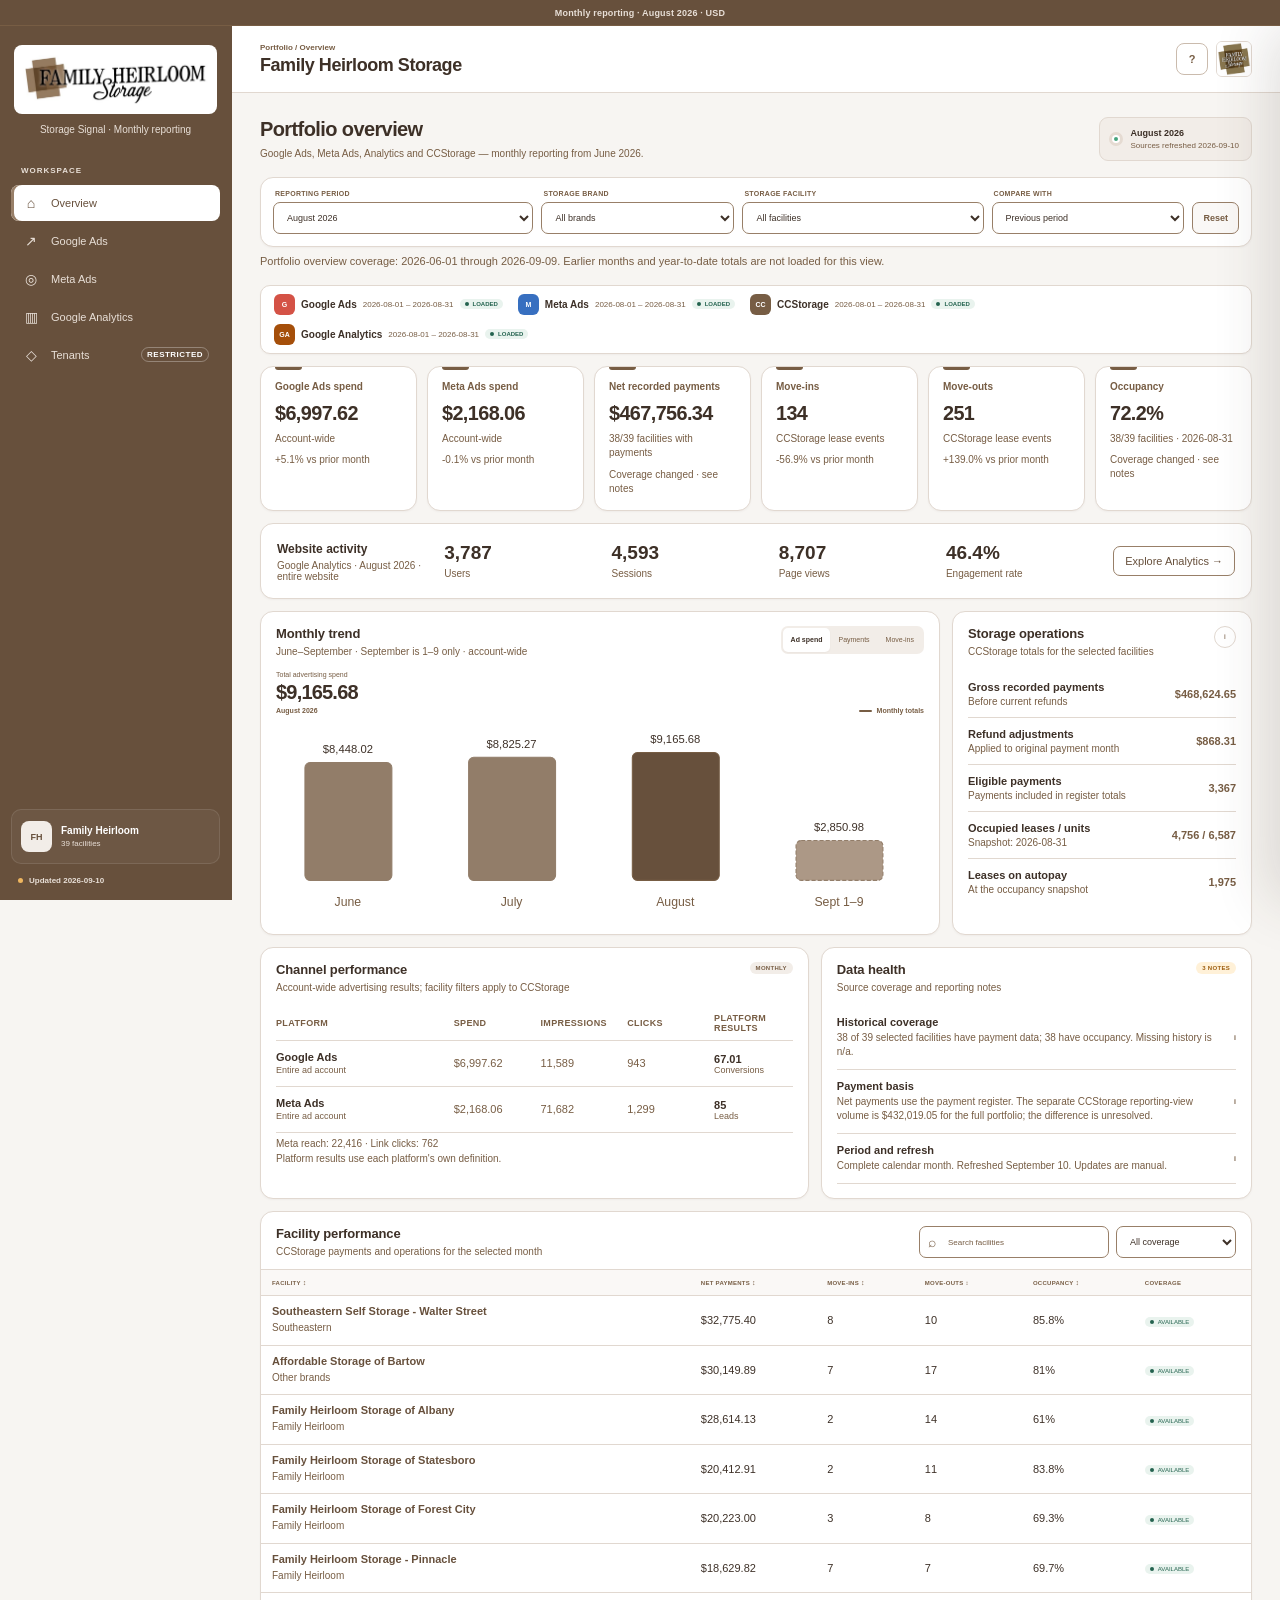
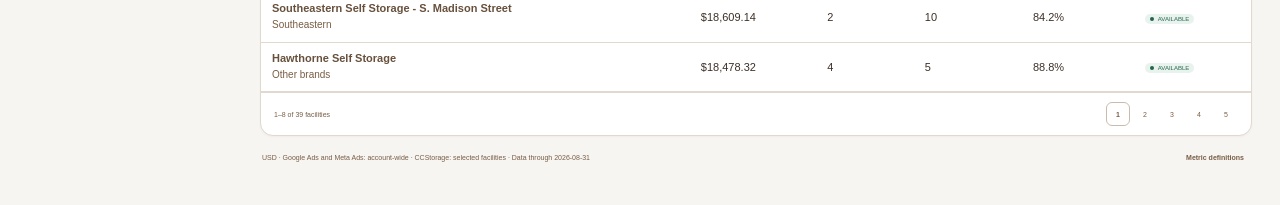
==== index.html @ 36205594 "Add restricted Tenants tab and refresh CCStorage figures Adds a private, login-only Tenants tab: cli" ====
<!doctype html>
<html lang="en">
  <head>
    <meta charset="UTF-8" />
    <meta name="viewport" content="width=device-width, initial-scale=1.0" />
    <meta name="description" content="Family Heirloom Storage reporting dashboard for Google Ads, Meta Ads, Google Analytics and CCStorage." />
    <title>Family Heirloom Storage | Storage Signal</title>
    <meta name="theme-color" content="#67503c" />
    <link rel="icon" type="image/jpeg" href="assets/brand/fhs-square.jpg" />
    <link rel="stylesheet" href="styles.css" />
    <link rel="stylesheet" href="meta.css" />
    <link rel="stylesheet" href="monthly-trend.css" />
  </head>
  <body>
    <div class="prototype-ribbon" id="mode-ribbon"><span class="ribbon-dot"></span>Loading monthly report…</div>
    <div class="shell">
      <aside class="sidebar" id="sidebar">
        <div class="brand"><div class="brand-logo-panel"><img class="brand-logo" src="assets/brand/fhs-horizontal.jpg" alt="Family Heirloom Storage" width="780" height="221" /></div><span class="brand-caption">Storage Signal · Monthly reporting</span></div>
        <nav aria-label="Family Heirloom Storage reporting navigation">
          <p class="nav-label">Workspace</p>
          <button class="nav-item active" data-view="overview"><span class="nav-glyph">⌂</span>Overview</button>
          <button class="nav-item" data-view="ads"><span class="nav-glyph">↗</span>Google Ads</button>
          <button class="nav-item" data-view="meta"><span class="nav-glyph">◎</span>Meta Ads</button>
          <button class="nav-item" data-view="analytics"><span class="nav-glyph">▥</span>Google Analytics</button>
          <button class="nav-item tenant-nav-item" data-view="tenants"><span class="nav-glyph">◇</span>Tenants <span class="nav-restricted">Restricted</span></button>
        </nav>
        <div class="sidebar-foot">
          <div class="workspace"><span class="workspace-avatar">FH</span><div><strong>Family Heirloom</strong><small id="facility-count">Portfolio</small></div></div>
          <p><span></span><b id="snapshot-label">Snapshot loading</b></p>
        </div>
      </aside>
      <div class="main">
        <header class="topbar">
          <button class="mobile-menu" id="mobile-menu" aria-label="Open menu">☰</button>
          <div class="heading"><p>Portfolio / Overview</p><h1><img class="header-logo" src="assets/brand/fhs-horizontal.jpg" alt="Family Heirloom Storage" width="780" height="221" /><span class="header-brand-name">Family Heirloom Storage</span></h1></div>
          <div class="header-actions"><button class="icon-button" id="help-button" aria-label="About Family Heirloom Storage reporting">?</button><img class="avatar brand-emblem" src="assets/brand/fhs-square.jpg" alt="" width="36" height="36" /></div>
        </header>
        <main id="content">
          <section class="welcome-row">
            <div><h2>Portfolio overview</h2><p>Google Ads, Meta Ads, Analytics and CCStorage — monthly reporting from June 2026.</p></div>
            <div class="freshness" id="freshness"><span class="freshness-dot"></span><div><strong>Snapshot loading</strong><small>Loading source totals</small></div></div>
          </section>
          <section class="filter-bar" aria-label="Dashboard filters">
            <label><span>Reporting period</span><select id="period-filter"><option>Loading…</option></select></label>
            <label><span>Storage brand</span><select id="brand-filter"><option value="all">All brands</option></select></label>
            <label><span>Storage facility</span><select id="facility-filter"><option value="all">All facilities</option></select></label>
            <label><span>Compare with</span><select id="compare-filter"><option value="previous">Previous period</option><option value="none">No comparison</option></select></label>
            <button class="reset-button" id="reset-filters">Reset</button>
          </section>
          <p class="detail-scope period-coverage" id="period-coverage" aria-live="polite"></p>
          <section class="source-strip" id="source-strip" aria-label="Source freshness and status"></section>
          <div id="overview-view">
          <section class="kpi-grid" id="kpi-grid" aria-label="Portfolio headline metrics"></section>
          <section class="panel website-summary" id="website-summary" aria-label="Website activity"></section>
          <section class="chart-grid">
            <article class="panel trend-panel">
              <header class="panel-header"><div><h3>Monthly trend</h3><p id="trend-subtitle">June onward</p></div><div class="chart-toggle" role="group" aria-label="Chart metric"><button class="active" data-chart="spend">Ad spend</button><button data-chart="net">Payments</button><button data-chart="moveIns">Move-ins</button></div></header>
              <div class="trend-summary"><div><span id="trend-label">Advertising spend</span><strong id="trend-total">PENDING</strong><small id="trend-delta">No comparison available</small></div><div class="legend"><span><i class="line-key"></i><b id="legend-primary">Snapshot value</b></span></div></div>
              <div class="chart-area" id="trend-chart" role="img" aria-label="Portfolio reporting trend"></div>
            </article>
            <article class="panel confidence-panel">
              <header class="panel-header"><div><h3>Storage operations</h3><p>CCStorage totals for the selected facilities</p></div><button class="plain-icon panel-info" id="outcome-info" aria-label="Payment and occupancy definitions">i</button></header>
              <div class="confidence-list outcome-list" id="outcome-list"></div>
            </article>
          </section>
          <section class="lower-grid">
            <article class="panel channel-panel"><header class="panel-header"><div><h3>Channel performance</h3><p>Account-wide advertising results; facility filters apply to CCStorage</p></div><span class="fixture-badge" id="channel-mode">Snapshot</span></header><div class="channel-list" id="channel-list"></div></article>
            <article class="panel attention-panel"><header class="panel-header"><div><h3>Data health</h3><p>Source coverage and reporting notes</p></div><span class="attention-count" id="attention-count">Loading</span></header><div class="attention-list" id="attention-list"></div></article>
          </section>
          <section class="panel table-panel">
            <header class="panel-header table-heading"><div><h3>Facility performance</h3><p>CCStorage payments and operations for the selected month</p></div><div class="table-tools"><label class="search"><span>⌕</span><input id="table-search" type="search" placeholder="Search facilities" /></label><select id="health-filter" aria-label="Filter data coverage"><option value="all">All coverage</option><option value="available">Data available</option><option value="missing">Missing data</option></select></div></header>
            <div class="table-scroll"><table><thead><tr><th class="sortable" data-sort="name">Facility <span>↕</span></th><th class="sortable" data-sort="net">Net payments <span>↕</span></th><th class="sortable" data-sort="moveIns">Move-ins <span>↕</span></th><th class="sortable" data-sort="moveOuts">Move-outs ↕</th><th class="sortable" data-sort="occupancy">Occupancy <span>↕</span></th><th>Coverage</th></tr></thead><tbody id="facility-tbody"></tbody></table></div>
            <footer class="table-footer"><span id="table-result-count">Loading facilities</span><div class="pagination" id="pagination"></div></footer>
          </section>
          </div>
          <section id="ads-view" class="hidden" aria-label="Google Ads details">
            <div class="detail-filters">
              <label>Campaign location<select id="ads-location"><option value="all">All locations</option></select></label>
              <label>Campaign<select id="ads-campaign"><option value="all">All campaigns</option></select></label>
              <label>Ad group<select id="ads-group"><option value="all">All ad groups</option></select></label>
              <button class="reset-button" id="ads-reset">Clear Ads filters</button>
            </div>
            <p class="detail-scope" id="ads-scope"></p>
            <div class="kpi-grid" id="ads-kpis"></div>
            <article class="panel detail-panel" id="ads-monthly" aria-label="Monthly Google Ads performance"></article>
            <article class="panel detail-panel">
              <header class="panel-header"><div><h3>Performance breakdown</h3><p>Choose a campaign row to drill into its ad groups.</p></div><button class="export-button" id="ads-export">Download CSV</button></header>
              <div class="detail-toolbar"><div class="detail-toggle" aria-label="Ads breakdown"><button data-ads-breakdown="campaigns" class="active">Campaigns</button><button data-ads-breakdown="groups">Ad groups</button><button data-ads-breakdown="geography">Audience locations</button></div><label class="sr-only" for="ads-search">Search Ads rows</label><input id="ads-search" type="search" placeholder="Search rows" /></div>
              <div id="ads-geo-filters" class="detail-filters hidden"><label>Audience city<select id="ads-city"><option value="all">All cities</option></select></label><label>Location type<select id="ads-location-type"><option value="all">All types</option><option value="LOCATION_OF_PRESENCE">Presence</option><option value="AREA_OF_INTEREST">Interest</option></select></label></div>
              <p class="detail-scope" id="ads-coverage"></p>
              <div class="table-scroll"><table><thead id="ads-head"></thead><tbody id="ads-body"></tbody></table></div>
              <footer class="table-footer"><span id="ads-count"></span><div class="pagination" id="ads-pages"></div></footer>
            </article>
          </section>
          <section id="meta-view" class="hidden" aria-label="Meta Ads details and insights"></section>
          <section id="analytics-view" class="hidden" aria-label="Google Analytics details">
            <p class="detail-scope" id="ga-scope">Loading website analytics…</p>
            <div class="data-coverage" id="ga-data-coverage" role="status" hidden></div>
            <div class="kpi-grid" id="ga-kpis"></div>
            <article class="panel detail-panel" id="ga-monthly" aria-label="Monthly website activity"></article>
            <article class="panel detail-panel">
              <header class="panel-header"><div><h3>Website breakdown</h3><p>Users can appear in multiple rows; headline totals come from the whole website report.</p></div><button class="export-button" id="ga-export">Download CSV</button></header>
              <div class="detail-toolbar"><div class="detail-toggle" aria-label="Analytics breakdown"><button data-ga-breakdown="channels" class="active">Traffic channels</button><button data-ga-breakdown="pages">Pages</button><button data-ga-breakdown="cities">Visitor cities</button></div><label class="sr-only" for="ga-search">Search Analytics rows</label><input id="ga-search" type="search" placeholder="Search rows" /></div>
              <p class="detail-scope" id="ga-quality"></p>
              <div class="table-scroll"><table><thead id="ga-head"></thead><tbody id="ga-body"></tbody></table></div>
              <footer class="table-footer"><span id="ga-count"></span><div class="pagination" id="ga-pages"></div></footer>
            </article>
          </section>
          <section id="tenants-view" class="hidden" aria-label="Restricted tenant reporting">
            <div id="tenants-root"><p class="tenant-loading">Tenant data loads only when this tab is opened.</p></div>
          </section>
          <footer class="page-footer"><p id="footer-note"><strong>Monthly report:</strong> Loading source totals.</p><button id="definitions-button">Metric definitions</button></footer>
        </main>
      </div>
    </div>
    <div class="backdrop hidden" id="backdrop"></div>
    <aside class="drawer" id="drawer" aria-hidden="true"><header><div><p class="drawer-eyebrow" id="drawer-eyebrow">Facility detail</p><h2 id="drawer-title">Facility</h2></div><button class="close-button" id="drawer-close" aria-label="Close details">×</button></header><div id="drawer-body"></div></aside>
    <section class="modal hidden" id="info-modal" role="dialog" aria-modal="true" aria-labelledby="modal-title"><header><div><p class="drawer-eyebrow">Family Heirloom Storage</p><h2 id="modal-title">Metric definitions</h2></div><button class="close-button" data-close-modal aria-label="Close">×</button></header><div class="modal-body" id="modal-body"></div></section>
    <dialog class="tenant-dialog" id="tenant-dialog" aria-labelledby="tenant-dialog-title">
      <div class="tenant-dialog-shell">
        <header><div class="tenant-dialog-heading-row"><button class="tenant-dialog-back" id="tenant-dialog-back" type="button" hidden>← Back to list</button><div><p class="drawer-eyebrow">Restricted tenant data</p><h2 id="tenant-dialog-title" tabindex="-1">Tenant details</h2></div></div><button class="close-button" id="tenant-dialog-close" type="button" aria-label="Close tenant details">×</button></header>
        <div id="tenant-dialog-body" class="tenant-dialog-body"></div>
      </div>
    </dialog>
    <div class="toast-region" id="toast-region" aria-live="polite"></div>
    <script src="app.js"></script>
    <script src="monthly-trend.js"></script>
    <script src="details.js"></script>
    <script src="meta.js"></script>
    <script src="tenants.js"></script>
  </body>
</html>
---- styles.css ----
/* Owner-approved FHS palette. Supporting tones are derived warm neutrals. */
:root {
  --brand-primary: #67503c;
  --brand-secondary: #775d44;
  --brand-accent: #987f68;
  --brand-white: #ffffff;
  --brand-soft: #f2ede8;
  --brand-tint: #e5dbd2;
  --ink: #3d3027;
  --muted: var(--brand-secondary);
  --faint: var(--brand-secondary);
  --canvas: #f7f5f2;
  --panel: var(--brand-white);
  --panel-soft: #faf8f6;
  --line: #e1d8d0;
  --line-dark: #cabbad;
  --control-border: var(--brand-accent);
  --on-brand: #ffffff;
  --on-brand-muted: #e8dfd7;
  --success: #24634f;
  --success-bg: #e9f3ee;
  --amber: #9c5c0d;
  --amber-bg: #fff1d8;
  --red: #a33e34;
  --red-bg: #fbe6e3;
  --blue: #356581;
  --blue-bg: #e6f0f5;
  --purple: #756184;
  --purple-bg: #f0ebf3;
  --shadow: 0 1px 2px rgba(61,48,39,.045);
  --shadow-lg: 0 24px 65px rgba(61,48,39,.18);
  --radius: 13px;
}

/* Monthly source reporting retains the existing dashboard layout. */
.report-note { display: block; margin-top: 4px; color: var(--muted); font-size: 10px; line-height: 1.45; }
.report-comparison { margin-top: 7px; color: var(--muted); font-size: 10px; line-height: 1.4; }
.facility-open { padding: 0; border: 0; background: transparent; color: var(--brand-primary); font-size: 11px; font-weight: 650; text-align: left; cursor: pointer; }
.facility-open:hover { text-decoration: underline; }
.source-strip { flex-wrap: wrap; row-gap: 8px; }
.source-item strong { font-size: 10px; }
.channel-list { overflow-x: auto; }
.channel-head, .channel-row { min-width: 430px; }
.kpi-card .kpi-head { font-size: 10px; }
.kpi-card .kpi-value { font-size: clamp(18px,1.55vw,25px); }
.panel .panel-header h3 { font-size: 13px; }
.panel .panel-header p, .panel .outcome-row small, .panel .attention-list small { font-size: 10px; }
.panel .outcome-row strong, .panel .outcome-row b, .panel .attention-list strong { font-size: 11px; }
.panel .channel-head { font-size: 9px; }
.panel .channel-row, .panel .channel-name strong, .panel .channel-lead strong { font-size: 11px; }
.panel .channel-name small, .panel .channel-lead small { font-size: 9px; }
.table-panel td { font-size: 11px; }

* { box-sizing: border-box; }
html, body { margin: 0; min-height: 100%; }
body { background: var(--canvas); color: var(--ink); font-family: Inter, ui-sans-serif, -apple-system, BlinkMacSystemFont, "Segoe UI", sans-serif; font-size: 14px; -webkit-font-smoothing: antialiased; }
button, input, select { font: inherit; }
button { color: inherit; }

.prototype-ribbon { position: fixed; inset: 0 0 auto 0; z-index: 100; display: flex; height: 26px; align-items: center; justify-content: center; gap: 7px; border-bottom: 1px solid var(--brand-secondary); background: var(--brand-primary); color: var(--on-brand-muted); font-size: 9px; font-weight: 650; letter-spacing: .02em; }
.ribbon-dot { width: 6px; height: 6px; border-radius: 50%; background: #edb052; box-shadow: 0 0 0 3px rgba(237,176,82,.12); }
.shell { display: flex; min-height: 100vh; padding-top: 26px; }

.sidebar { position: fixed; inset: 26px auto 0 0; z-index: 30; display: flex; width: 232px; flex-direction: column; border-right: 1px solid var(--brand-primary); background: var(--brand-primary); color: var(--on-brand); }
/* The supplied artwork is displayed whole, without recoloring or cropping. */
.brand { display: flex; flex-direction: column; align-items: stretch; gap: 10px; padding: 19px 14px 23px; }
.brand-logo-panel { padding: 7px 5px; border-radius: 8px; background: var(--brand-white); }
.brand-logo { display: block; width: 100%; height: auto; object-fit: contain; }
.brand-caption { color: var(--on-brand-muted); font-size: 10px; text-align: center; }
.sidebar nav { padding: 0 11px; }
.nav-label { margin: 8px 10px 10px; color: var(--on-brand-muted); font-size: 8px; font-weight: 800; letter-spacing: .12em; text-transform: uppercase; }
.nav-item { display: flex; width: 100%; align-items: center; gap: 11px; margin: 2px 0; padding: 10px 11px; border: 0; border-radius: 8px; background: transparent; color: var(--on-brand-muted); cursor: pointer; font-size: 11px; text-align: left; }
.nav-item:hover { background: rgba(255,255,255,.06); color: white; }
.nav-item.active { background: var(--brand-white); color: var(--brand-primary); box-shadow: inset 3px 0 0 var(--brand-accent); }
.nav-item.disabled { cursor: default; opacity: .72; }
.nav-glyph { display: grid; width: 18px; place-items: center; font-size: 14px; }
.soon { margin-left: auto; padding: 2px 5px; border-radius: 10px; background: rgba(255,255,255,.08); color: var(--on-brand-muted); font-size: 7px; }
.sidebar-foot { margin-top: auto; padding: 13px 11px 15px; }
.workspace { display: flex; align-items: center; gap: 9px; padding: 11px 9px; border: 1px solid rgba(255,255,255,.1); border-radius: 10px; background: rgba(255,255,255,.045); }
.workspace-avatar { display: grid; width: 31px; height: 31px; flex: 0 0 auto; place-items: center; border-radius: 8px; background: var(--brand-soft); color: var(--brand-primary); font-size: 9px; font-weight: 800; }
.workspace > div { min-width: 0; flex: 1; }
.workspace strong, .workspace small { display: block; overflow: hidden; text-overflow: ellipsis; white-space: nowrap; }
.workspace strong { font-size: 10px; }
.workspace small { margin-top: 3px; color: var(--on-brand-muted); font-size: 8px; }
.sidebar-foot > p { display: flex; align-items: center; gap: 6px; margin: 12px 7px 0; color: var(--on-brand-muted); font-size: 8px; }
.sidebar-foot > p span { width: 5px; height: 5px; border-radius: 50%; background: #efb65f; }
.plain-icon { display: grid; width: 29px; height: 29px; flex: 0 0 auto; place-items: center; border: 0; border-radius: 7px; background: transparent; color: inherit; cursor: pointer; }
.plain-icon:hover { background: rgba(152,127,104,.1); }

.main { min-width: 0; width: calc(100% - 232px); margin-left: 232px; }
.topbar { position: sticky; top: 26px; z-index: 20; display: flex; min-height: 67px; align-items: center; padding: 10px 28px; border-bottom: 1px solid var(--line); background: rgba(255,255,255,.94); backdrop-filter: blur(12px); }
.heading { flex: 1; }
.heading p { margin: 0 0 3px; color: var(--faint); font-size: 8px; font-weight: 650; }
.heading h1 { margin: 0; font-size: 18px; font-weight: 680; letter-spacing: -.025em; }
.header-actions { display: flex; align-items: center; gap: 8px; }
.icon-button, .avatar, .mobile-menu { display: grid; width: 32px; height: 32px; place-items: center; border: 1px solid var(--line-dark); border-radius: 8px; background: white; cursor: pointer; }
.icon-button { color: var(--muted); font-size: 11px; font-weight: 750; }
.avatar { border: 0; border-radius: 50%; background: var(--brand-primary); color: white; font-size: 9px; font-weight: 750; }
.mobile-menu { display: none; margin-right: 10px; border: 0; background: transparent; font-size: 17px; }
#content { max-width: 1500px; margin: 0 auto; padding: 24px 28px 40px; }

.welcome-row { display: flex; align-items: center; justify-content: space-between; gap: 20px; margin-bottom: 16px; }
.welcome-row > div { min-width: 0; max-width: 100%; }
.welcome-row h2 { margin: 0 0 5px; font-size: 20px; letter-spacing: -.03em; }
.welcome-row > div > p { margin: 0; color: var(--muted); font-size: 10px; line-height: 1.5; }
.welcome-row > div > p { overflow-wrap: anywhere; }
.freshness { display: flex; min-width: 190px; align-items: center; gap: 10px; padding: 10px 12px; border: 1px solid var(--line); border-radius: 9px; background: var(--brand-soft); }
.freshness-dot { width: 8px; height: 8px; flex: 0 0 auto; border: 2px solid white; border-radius: 50%; background: #47a47d; box-shadow: 0 0 0 3px var(--brand-tint); }
.freshness strong, .freshness small { display: block; }
.freshness strong { font-size: 9px; }
.freshness small { margin-top: 3px; color: var(--muted); font-size: 8px; }

.filter-bar { display: grid; grid-template-columns: 1.35fr 1fr 1.25fr 1fr auto; gap: 8px; margin-bottom: 12px; padding: 12px; border: 1px solid var(--line); border-radius: var(--radius); background: white; box-shadow: var(--shadow); }
.filter-bar label > span { display: block; margin: 0 0 5px 2px; color: var(--faint); font-size: 7px; font-weight: 750; letter-spacing: .04em; text-transform: uppercase; }
.filter-bar select, .table-tools select { width: 100%; height: 32px; padding: 6px 28px 6px 9px; border: 1px solid var(--line-dark); border-radius: 7px; outline: none; background: white; color: var(--ink); font-size: 9px; }
.filter-bar select:focus, .table-tools select:focus, .search input:focus { border-color: var(--brand-secondary); box-shadow: 0 0 0 3px rgba(119,93,68,.09); }
.reset-button { align-self: end; height: 32px; padding: 0 10px; border: 1px solid var(--line-dark); border-radius: 7px; background: var(--panel-soft); color: var(--muted); cursor: pointer; font-size: 9px; font-weight: 650; }
.reset-button:hover { border-color: var(--brand-accent); background: white; }

.source-strip { display: flex; min-width: 0; max-width: 100%; align-items: center; gap: 9px; margin-bottom: 12px; padding: 8px 10px; border: 1px solid var(--line); border-radius: 10px; background: white; overflow-x: auto; box-shadow: var(--shadow); }
.source-summary { display: flex; min-width: 148px; align-items: center; gap: 8px; padding-right: 11px; border-right: 1px solid var(--line); }
.pulse { width: 7px; height: 7px; border-radius: 50%; background: #4ba37e; box-shadow: 0 0 0 3px var(--success-bg); }
.source-summary strong, .source-summary small { display: block; }
.source-summary strong { font-size: 8px; }
.source-summary small { margin-top: 2px; color: var(--faint); font-size: 7px; }
.source-item { display: flex; flex: 0 0 auto; align-items: center; gap: 6px; padding: 0 3px; }
.source-item > span { color: var(--muted); font-size: 8px; }
.source-logo { display: grid; width: 21px; height: 21px; place-items: center; border-radius: 6px; color: white; font-size: 7px; font-style: normal; font-weight: 800; }
.source-logo.cc { background: var(--brand-secondary); }
.source-logo.meta { background: #376fc0; }
.source-logo.google { background: #d45246; }
.source-logo.ga { background: #a54f0a; }
.state { display: inline-flex; align-items: center; gap: 4px; padding: 2px 5px; border-radius: 9px; font-size: 6px; text-transform: uppercase; }
.state::before { width: 4px; height: 4px; border-radius: 50%; background: currentColor; content: ""; }
.state.ok { background: var(--success-bg); color: var(--success); }
.state.warn { background: var(--amber-bg); color: var(--amber); }
.state.fixture { background: #f2e9ff; color: #70409a; }
.state.pending { background: var(--brand-soft); color: var(--muted); }
.strip-info { margin-left: auto; flex: 0 0 auto; border: 0; background: transparent; color: var(--brand-secondary); cursor: pointer; font-size: 8px; font-weight: 700; }

.kpi-grid { display: grid; grid-template-columns: repeat(6, minmax(0,1fr)); gap: 10px; margin-bottom: 12px; }
.kpi-card { position: relative; min-width: 0; padding: 14px; border: 1px solid var(--line); border-radius: var(--radius); background: white; box-shadow: var(--shadow); }
.kpi-card::before { position: absolute; top: 0; left: 14px; width: 27px; height: 3px; border-radius: 0 0 3px 3px; background: var(--accent, var(--brand-secondary)); content: ""; }
.kpi-head { display: flex; align-items: center; justify-content: space-between; gap: 5px; color: var(--muted); font-size: 8px; font-weight: 700; }
.kpi-info { display: grid; width: 14px; height: 14px; place-items: center; border: 1px solid var(--line-dark); border-radius: 50%; color: var(--faint); cursor: pointer; font-size: 7px; }
.kpi-value { margin: 10px 0 7px; font-size: clamp(19px, 1.65vw, 25px); font-weight: 730; letter-spacing: -.03em; white-space: nowrap; }
.kpi-foot { display: flex; min-width: 0; align-items: center; gap: 5px; white-space: nowrap; }
.delta { display: inline-flex; gap: 3px; padding: 3px 5px; border-radius: 5px; background: var(--success-bg); color: var(--success); font-size: 7px; font-weight: 750; }
.delta.bad { background: var(--red-bg); color: var(--red); }
.delta.neutral { background: var(--line); color: var(--muted); }
.kpi-foot small { overflow: hidden; color: var(--faint); font-size: 7px; text-overflow: ellipsis; }

.chart-grid { display: grid; grid-template-columns: minmax(0,1.65fr) minmax(300px,.7fr); gap: 12px; margin-bottom: 12px; }
.lower-grid { display: grid; grid-template-columns: minmax(0,1.12fr) minmax(300px,.88fr); gap: 12px; margin-bottom: 12px; }
.panel { min-width: 0; border: 1px solid var(--line); border-radius: var(--radius); background: white; box-shadow: var(--shadow); }
.panel-header { display: flex; align-items: flex-start; justify-content: space-between; gap: 14px; padding: 14px 15px 10px; }
.panel-header h3 { margin: 0 0 4px; font-size: 11px; letter-spacing: -.01em; }
.panel-header p { margin: 0; color: var(--faint); font-size: 8px; line-height: 1.45; }
.chart-toggle { display: flex; padding: 2px; border-radius: 7px; background: var(--brand-soft); }
.chart-toggle button { min-height: 24px; padding: 4px 8px; border: 0; border-radius: 5px; background: transparent; color: var(--faint); cursor: pointer; font-size: 7px; }
.chart-toggle button.active { background: white; color: var(--ink); box-shadow: var(--shadow); font-weight: 700; }
.trend-summary { display: flex; align-items: flex-end; justify-content: space-between; gap: 16px; padding: 2px 15px 0; }
.trend-summary span, .trend-summary strong, .trend-summary small { display: block; }
.trend-summary > div:first-child span { color: var(--faint); font-size: 7px; }
.trend-summary > div:first-child strong { margin-top: 3px; font-size: 20px; letter-spacing: -.04em; }
.trend-summary > div:first-child small { margin-top: 3px; color: var(--brand-secondary); font-size: 7px; font-weight: 700; }
.legend { display: flex; gap: 11px; color: var(--faint); font-size: 7px; }
.legend span { display: flex; align-items: center; gap: 5px; }
.line-key { width: 13px; height: 2px; border-radius: 2px; background: var(--brand-secondary); }
.bar-key { width: 10px; height: 7px; border-radius: 2px; background: var(--brand-tint); }
.chart-area { height: 220px; padding: 2px 10px 12px 3px; }
.chart-area svg { width: 100%; height: 100%; overflow: visible; }
.grid-line { stroke: var(--line); stroke-width: 1; }
.axis-label { fill: var(--muted); font-size: 8px; }
.chart-bar { fill: var(--brand-tint); }
.chart-bar:last-of-type { fill: var(--brand-accent); }
.chart-path { fill: none; stroke: var(--brand-secondary); stroke-width: 2.2; stroke-linecap: round; stroke-linejoin: round; }
.chart-fill { fill: rgba(119,93,68,.065); }
.chart-dot { fill: white; stroke: var(--brand-secondary); stroke-width: 2; }
.chart-hit { fill: transparent; cursor: pointer; }
.svg-tooltip { pointer-events: none; }
.svg-tooltip rect { fill: var(--brand-primary); }
.svg-tooltip text { fill: white; font-size: 8px; }

.confidence-content { display: grid; grid-template-columns: 142px 1fr; align-items: center; gap: 4px; padding: 3px 15px 8px; }
.donut { position: relative; width: 132px; height: 132px; }
.donut svg { width: 100%; height: 100%; transform: rotate(-90deg); }
.donut-center { position: absolute; inset: 0; display: grid; place-content: center; text-align: center; }
.donut-center strong { font-size: 20px; letter-spacing: -.04em; }
.donut-center span { margin-top: 2px; color: var(--faint); font-size: 7px; }
.confidence-list { display: grid; gap: 8px; }
.confidence-row { display: grid; grid-template-columns: 6px 1fr auto; align-items: center; gap: 7px; }
.confidence-row i { width: 6px; height: 6px; border-radius: 2px; }
.confidence-row span { color: var(--muted); font-size: 8px; }
.confidence-row b { font-size: 8px; }
.panel-info { width: 22px; height: 22px; border: 1px solid var(--line); border-radius: 50%; color: var(--faint); font-size: 8px; }
.insight { display: flex; width: calc(100% - 28px); align-items: center; gap: 8px; margin: 2px 14px 14px; padding: 9px; border: 0; border-radius: 8px; background: var(--panel-soft); cursor: pointer; text-align: left; }
.insight > span { display: grid; width: 24px; height: 24px; flex: 0 0 auto; place-items: center; border-radius: 7px; background: var(--brand-soft); color: var(--brand-secondary); }
.insight p { min-width: 0; flex: 1; margin: 0; }
.insight strong, .insight small { display: block; }
.insight strong { font-size: 8px; }
.insight small { margin-top: 2px; color: var(--faint); font-size: 7px; line-height: 1.35; }
.insight b { color: var(--brand-secondary); font-size: 7px; }

.fixture-badge, .attention-count { padding: 3px 6px; border-radius: 8px; background: var(--brand-soft); color: var(--muted); font-size: 6px; font-weight: 750; letter-spacing: .05em; text-transform: uppercase; }
.attention-count { background: var(--amber-bg); color: var(--amber); }
.channel-list { min-width: 0; padding: 0 15px 14px; }
.channel-head, .channel-row { display: grid; grid-template-columns: minmax(110px,1.4fr) repeat(4,minmax(58px,.65fr)); align-items: center; gap: 8px; }
.channel-head { padding: 7px 0; border-bottom: 1px solid var(--line); color: var(--faint); font-size: 6px; font-weight: 750; letter-spacing: .04em; text-transform: uppercase; }
.channel-row { padding: 10px 0; border-bottom: 1px solid var(--line); font-size: 8px; }
.channel-row:last-child { border-bottom: 0; }
.channel-name { display: flex; align-items: center; gap: 7px; }
.channel-name i { display: grid; width: 24px; height: 24px; place-items: center; border-radius: 7px; color: white; font-size: 8px; font-style: normal; font-weight: 800; }
.channel-name strong, .channel-name small { display: block; }
.channel-name strong { font-size: 8px; }
.channel-name small { margin-top: 2px; color: var(--faint); font-size: 6px; }
.channel-row > span { color: var(--muted); }
.channel-lead small, .channel-lead strong { display: block; }
.channel-lead small { color: var(--faint); font-size: 6px; line-height: 1.25; }
.channel-lead strong { margin-top: 2px; color: var(--ink); font-size: 8px; }
.channel-row > span.good { color: var(--brand-secondary); font-weight: 750; }
.attention-list { padding: 0 15px 14px; }
.attention-list > button { display: flex; width: 100%; align-items: center; gap: 9px; padding: 10px 0; border: 0; border-bottom: 1px solid var(--line); background: transparent; cursor: pointer; text-align: left; }
.attention-list > button div { min-width: 0; flex: 1; }
.attention-list strong, .attention-list small { display: block; }
.attention-list strong { font-size: 8px; }
.attention-list small { margin-top: 3px; color: var(--faint); font-size: 7px; line-height: 1.4; }
.attention-list button > b { color: var(--brand-secondary); font-size: 7px; }
.alert-icon { display: grid; width: 25px; height: 25px; flex: 0 0 auto; place-items: center; border-radius: 7px; font-size: 9px; font-weight: 800; }
.alert-icon.warn { background: var(--amber-bg); color: var(--amber); }
.alert-icon.info { background: var(--blue-bg); color: var(--blue); }
.all-clear { display: flex; align-items: center; gap: 9px; margin-top: 10px; padding: 9px; border-radius: 8px; background: var(--brand-soft); }
.all-clear > span { display: grid; width: 25px; height: 25px; place-items: center; border-radius: 50%; background: var(--brand-tint); color: var(--brand-secondary); font-size: 9px; }
.all-clear p { margin: 0; }

.table-panel { overflow: hidden; }
.table-heading { align-items: center; }
.table-tools { display: flex; gap: 7px; }
.search { position: relative; display: block; }
.search span { position: absolute; top: 50%; left: 9px; transform: translateY(-50%); color: var(--faint); }
.search input { width: 190px; height: 32px; padding: 6px 9px 6px 28px; border: 1px solid var(--line-dark); border-radius: 7px; outline: none; font-size: 8px; }
.table-tools select { width: 120px; }
.table-scroll { overflow-x: auto; }
table { width: 100%; border-collapse: collapse; }
th { padding: 9px 11px; border-top: 1px solid var(--line); border-bottom: 1px solid var(--line); background: var(--panel-soft); color: var(--muted); font-size: 6px; font-weight: 800; letter-spacing: .045em; text-align: left; text-transform: uppercase; white-space: nowrap; }
th.sortable { cursor: pointer; user-select: none; }
th.sortable:hover { color: var(--brand-secondary); }
th span { color: var(--muted); font-size: 7px; }
td { padding: 9px 11px; border-bottom: 1px solid var(--line); color: var(--ink); font-size: 8px; white-space: nowrap; }
tbody tr { cursor: pointer; transition: background 110ms ease; }
tbody tr:hover { background: var(--panel-soft); }
.facility-cell { display: flex; align-items: center; gap: 8px; }
.facility-monogram { display: grid; width: 27px; height: 27px; flex: 0 0 auto; place-items: center; border: 1px solid var(--line); border-radius: 7px; background: var(--brand-soft); color: var(--brand-secondary); font-size: 7px; font-weight: 800; }
.facility-name strong, .facility-name small { display: block; }
.facility-name strong { max-width: 210px; overflow: hidden; color: var(--ink); font-size: 8px; text-overflow: ellipsis; }
.facility-name small { margin-top: 2px; color: var(--faint); font-size: 6px; }
.number-strong { color: var(--ink); font-weight: 750; }
.mini-meter { display: flex; align-items: center; gap: 6px; }
.mini-meter i { display: block; width: 35px; height: 3px; overflow: hidden; border-radius: 3px; background: var(--brand-soft); }
.mini-meter i::after { display: block; width: var(--fill); height: 100%; border-radius: inherit; background: var(--brand-secondary); content: ""; }
.health-pill { display: inline-flex; align-items: center; gap: 4px; padding: 3px 6px; border-radius: 10px; font-size: 6px; font-weight: 750; }
.health-pill::before { width: 4px; height: 4px; border-radius: 50%; background: currentColor; content: ""; }
.health-pill.healthy { background: var(--brand-soft); color: var(--brand-secondary); }
.health-pill.review { background: var(--amber-bg); color: var(--amber); }
.empty-row { padding: 26px !important; color: var(--faint); text-align: center; }
.table-footer { display: flex; align-items: center; justify-content: space-between; padding: 9px 13px; border-top: 1px solid var(--line); color: var(--faint); font-size: 7px; }
.pagination { display: flex; gap: 3px; }
.page-button { display: grid; min-width: 24px; height: 24px; place-items: center; border: 1px solid transparent; border-radius: 6px; background: transparent; cursor: pointer; font-size: 7px; }
.page-button.active { border-color: var(--line-dark); background: white; color: var(--brand-secondary); font-weight: 800; }

.page-footer { display: flex; align-items: center; justify-content: space-between; gap: 16px; padding: 16px 2px 0; color: var(--faint); font-size: 7px; line-height: 1.5; }
.page-footer p { margin: 0; }
.page-footer button { flex: 0 0 auto; border: 0; background: transparent; color: var(--brand-secondary); cursor: pointer; font-size: 7px; font-weight: 750; }

.backdrop { position: fixed; inset: 0; z-index: 50; background: rgba(61,48,39,.48); backdrop-filter: blur(2px); }
.hidden { display: none !important; }
.drawer { position: fixed; inset: 26px 0 0 auto; z-index: 60; width: min(420px,100vw); overflow-y: auto; transform: translateX(102%); background: white; box-shadow: -18px 0 55px rgba(61,48,39,.16); transition: transform 220ms ease; }
.drawer.open { transform: none; }
.drawer > header, .modal > header { display: flex; align-items: flex-start; justify-content: space-between; gap: 16px; padding: 19px 20px 15px; border-bottom: 1px solid var(--line); }
.drawer h2, .modal h2 { margin: 4px 0 0; font-size: 17px; letter-spacing: -.025em; }
.drawer-eyebrow { margin: 0; color: var(--brand-secondary); font-size: 7px; font-weight: 800; letter-spacing: .1em; text-transform: uppercase; }
.close-button { display: grid; width: 29px; height: 29px; place-items: center; border: 0; border-radius: 7px; background: transparent; color: var(--muted); cursor: pointer; font-size: 18px; }
.close-button:hover { background: var(--brand-soft); }
#drawer-body { padding: 16px 20px 24px; }
.drawer-note { margin: 0 0 14px; padding: 9px 10px; border-radius: 8px; background: var(--panel-soft); color: var(--muted); font-size: 8px; line-height: 1.5; }
.drawer-kpis { display: grid; grid-template-columns: 1fr 1fr; gap: 8px; }
.drawer-kpi { padding: 11px; border: 1px solid var(--line); border-radius: 9px; background: white; }
.drawer-kpi span, .drawer-kpi strong { display: block; }
.drawer-kpi span { color: var(--faint); font-size: 7px; }
.drawer-kpi strong { margin-top: 5px; font-size: 15px; }
.drawer-section { margin-top: 18px; }
.drawer-section h3 { margin: 0 0 9px; font-size: 10px; }
.source-row { display: flex; align-items: center; gap: 9px; padding: 9px 0; border-bottom: 1px solid var(--line); }
.source-row .source-logo { width: 27px; height: 27px; }
.source-row div { min-width: 0; flex: 1; }
.source-row strong, .source-row small { display: block; }
.source-row strong { font-size: 8px; }
.source-row small { margin-top: 3px; color: var(--faint); font-size: 7px; }
.source-row b { font-size: 7px; }
.drawer-bars { display: grid; gap: 9px; }
.drawer-bar-head { display: flex; justify-content: space-between; margin-bottom: 4px; color: var(--muted); font-size: 7px; }
.drawer-bar-track { height: 6px; overflow: hidden; border-radius: 4px; background: var(--brand-soft); }
.drawer-bar-track i { display: block; height: 100%; border-radius: inherit; background: var(--brand-secondary); }

.modal { position: fixed; top: 50%; left: 50%; z-index: 70; width: min(650px,calc(100vw - 30px)); max-height: calc(100vh - 60px); overflow-y: auto; transform: translate(-50%,-50%); border-radius: 14px; background: white; box-shadow: var(--shadow-lg); }
.modal-body { padding: 17px 20px 21px; }
.definition-grid { display: grid; grid-template-columns: 1fr 1fr; gap: 9px; }
.definition-card { padding: 11px; border: 1px solid var(--line); border-radius: 9px; }
.definition-card strong { display: block; font-size: 9px; }
.definition-card p { margin: 4px 0 0; color: var(--muted); font-size: 7px; line-height: 1.5; }
.modal-callout { margin-bottom: 13px; padding: 10px; border-left: 3px solid var(--brand-secondary); border-radius: 0 8px 8px 0; background: var(--brand-soft); color: var(--muted); font-size: 8px; line-height: 1.5; }

.toast-region { position: fixed; right: 17px; bottom: 17px; z-index: 80; display: grid; gap: 7px; }
.development-mode { background: #6d3b88; }
.pending-value { color: var(--faint); font-size: 15px; letter-spacing: .02em; }
.outcome-list { display: grid; gap: 0; padding: 2px 15px 15px; }
.outcome-row { display: flex; align-items: center; justify-content: space-between; gap: 12px; padding: 10px 0; border-bottom: 1px solid var(--line); }
.outcome-row:last-child { border-bottom: 0; }
.outcome-row strong, .outcome-row small, .outcome-row b { display: block; }
.outcome-row strong { font-size: 8px; }
.outcome-row small { margin-top: 3px; color: var(--faint); font-size: 6px; }
.outcome-row > div:last-child { display: flex; align-items: center; gap: 7px; text-align: right; }
.outcome-row b { color: var(--muted); font-size: 8px; }
.empty-chart { display: grid; height: 100%; place-items: center; color: var(--faint); font-size: 9px; }
.load-failure { margin-top: 25px; padding: 30px; }
.load-failure h2 { margin: 0 0 8px; }
.load-failure p { color: var(--muted); }
.load-failure code { color: var(--red); }
.drawer-kpi small { margin-top: 6px; }
.toast { display: flex; min-width: 260px; align-items: center; gap: 9px; padding: 11px 12px; border: 1px solid var(--line); border-radius: 9px; background: white; box-shadow: 0 15px 40px rgba(61,48,39,.16); animation: toast-in 180ms ease-out; }
.toast > span { display: grid; width: 22px; height: 22px; place-items: center; border-radius: 50%; background: var(--brand-soft); color: var(--brand-secondary); font-size: 8px; }
.toast strong, .toast small { display: block; }
.toast strong { font-size: 8px; }
.toast small { margin-top: 2px; color: var(--faint); font-size: 7px; }
@keyframes toast-in { from { opacity: 0; transform: translateY(7px); } }

@media (max-width: 1200px) {
  .kpi-grid { grid-template-columns: repeat(3,1fr); }
  .filter-bar { grid-template-columns: repeat(4,1fr); }
  .reset-button { grid-column: 4; }
}
@media (max-width: 920px) {
  .sidebar { transform: translateX(-101%); transition: transform 200ms ease; }
  .sidebar.open { transform: none; }
  .main { width: 100%; margin-left: 0; }
  .mobile-menu { display: grid; }
  .chart-grid, .lower-grid { grid-template-columns: 1fr; }
  .filter-bar { grid-template-columns: 1fr 1fr; }
  .reset-button { grid-column: 2; }
}
@media (max-width: 650px) {
  .prototype-ribbon { justify-content: flex-start; padding-left: 12px; font-size: 7px; }
  .topbar { padding-inline: 15px; }
  #content { padding: 18px 14px 32px; }
  .welcome-row { align-items: flex-start; flex-direction: column; }
  .freshness { width: 100%; }
  .filter-bar { grid-template-columns: 1fr; }
  .reset-button { grid-column: auto; }
  .kpi-grid { grid-template-columns: repeat(2,minmax(0,1fr)); }
  .kpi-foot { align-items: flex-start; flex-direction: column; white-space: normal; }
  .kpi-foot small { width: 100%; white-space: normal; }
  .confidence-content { grid-template-columns: 1fr; justify-items: center; }
  .confidence-list { width: 100%; }
  .channel-list { overflow-x: auto; }
  .channel-head, .channel-row { min-width: 390px; }
  .table-heading { align-items: flex-start; flex-direction: column; }
  .table-tools { width: 100%; }
  .search { flex: 1; }
  .search input { width: 100%; }
  .page-footer { align-items: flex-start; flex-direction: column; }
  .definition-grid { grid-template-columns: 1fr; }
}

.website-summary { display: flex; align-items: center; flex-wrap: wrap; gap: 18px; padding: 16px; margin-bottom: 12px; }
.website-summary > div { flex: 1; min-width: 90px; }
.website-summary strong { font-size: 12px; }
.website-summary b { display: block; font-size: 19px; }
.website-summary small { display: block; margin-top: 4px; font-size: 10px; color: var(--muted); }
.export-button { padding: 8px 11px; border: 1px solid var(--line-dark); border-radius: 7px; background: white; color: var(--brand-primary); font-size: 11px; cursor: pointer; white-space: nowrap; }
.detail-period { grid-template-columns: minmax(200px,360px) auto; justify-content: start; }
.detail-period .reset-button { grid-column: auto; }
.detail-filters { display: flex; flex-wrap: wrap; gap: 10px; margin: 0 0 12px; align-items: end; }
.detail-filters label { display: flex; flex: 1; flex-direction: column; gap: 6px; min-width: 180px; max-width: 420px; color: var(--muted); font-size: 11px; }
.detail-filters select { width: 100%; min-width: 0; padding: 10px; border: 1px solid var(--line-dark); border-radius: 7px; background: white; color: var(--ink); font-size: 12px; }
.detail-scope { margin: 10px 0 15px; color: var(--muted); font-size: 11px; line-height: 1.6; }
.period-coverage { margin: -6px 0 14px; }
.data-coverage { margin-bottom: 14px; padding: 14px 16px; border: 1px solid var(--line-dark); border-radius: 9px; background: var(--brand-soft); color: var(--ink); font-size: 12px; line-height: 1.6; }
.data-coverage p { margin: 4px 0 0; color: var(--muted); }
#ga-trend { overflow-x: auto; }
#ga-trend svg { max-width: none; }
.export-button:disabled { opacity: .45; cursor: default; }
.detail-panel { margin-bottom: 14px; }
.detail-panel .detail-scope, .detail-panel .detail-filters { margin: 10px 16px; }
.detail-toolbar { display: flex; flex-wrap: wrap; align-items: center; justify-content: space-between; gap: 10px; padding: 4px 16px 12px; }
.detail-toolbar input { max-width: 100%; width: 210px; padding: 9px; border: 1px solid var(--line-dark); border-radius: 7px; font-size: 12px; }
.detail-toggle { display: flex; flex-wrap: wrap; gap: 4px; padding: 3px; background: var(--brand-soft); border-radius: 8px; }
.detail-toggle button { padding: 8px 10px; border: 0; border-radius: 5px; background: transparent; cursor: pointer; font-size: 11px; color: var(--muted); }
.detail-toggle button.active { color: var(--brand-primary); background: white; box-shadow: var(--shadow); font-weight: 650; }
.detail-sort { padding: 0; border: 0; background: transparent; font-size: 10px; text-align: left; white-space: nowrap; cursor: pointer; }
.detail-panel td { font-size: 12px; }
.detail-panel th:first-child, .detail-panel td:first-child { min-width: 240px; max-width: 430px; white-space: normal; overflow-wrap: anywhere; }
.detail-panel table { min-width: 820px; }
.campaign-drill { padding: 0; border: 0; background: transparent; color: var(--brand-primary); font-size: 12px; cursor: pointer; text-align: left; font-weight: 650; }
.campaign-drill:hover { text-decoration: underline; }
.pagination span { font-size: 11px; color: var(--muted); }
.page-button:disabled { opacity: .35; cursor: default; }
.sr-only { position: absolute; width: 1px; height: 1px; overflow: hidden; clip-path: inset(50%); }
@media(max-width:650px) { .detail-period { grid-template-columns: 1fr; } .detail-filters label { min-width: 100%; } .detail-toolbar input { width: 100%; } .website-summary > div:first-child { min-width: 100%; } .detail-panel .panel-header { flex-wrap: wrap; } }

/* FHS identity and native interaction surfaces. */
::selection { color: var(--brand-white); background: var(--brand-primary); }
html { scrollbar-color: var(--brand-accent) var(--brand-soft); }
input, select, textarea { caret-color: var(--brand-primary); }
input::placeholder { color: var(--muted); opacity: 1; }
button:focus-visible, a:focus-visible, input:focus-visible, select:focus-visible, summary:focus-visible, [tabindex]:focus-visible { outline: 2px solid var(--brand-primary); outline-offset: 3px; }
.sidebar button:focus-visible { outline-color: var(--brand-white); }
.filter-bar select, .table-tools select, .search input, .detail-filters select, .detail-toolbar input, .export-button, .reset-button { border-color: var(--control-border); }
.heading { min-width: 0; }
.header-logo { display: none; width: 200px; max-width: 100%; height: auto; object-fit: contain; }
.brand-emblem { width: 36px; height: 36px; border: 1px solid var(--line); border-radius: 6px; background: var(--brand-white); object-fit: contain; }
.overview-bar { fill: var(--brand-secondary); stroke: var(--brand-secondary); stroke-width: 1; opacity: .8; }
.overview-bar.is-partial { fill: var(--brand-accent); stroke-dasharray: 4 2; }
.overview-bar.is-selected { fill: var(--brand-primary); opacity: 1; }
.overview-bar.is-partial.is-selected { fill: var(--brand-accent); }
@media (max-width: 920px) {
  .header-logo { display: block; }
  .header-brand-name, .heading p { display: none; }
}

/* Restricted tenant workspace */
.tenant-nav-item { flex-wrap: wrap; }
.nav-restricted { margin-left: auto; border: 1px solid rgba(255,255,255,.3); border-radius: 999px; padding: 2px 5px; color: var(--brand-white); font-size: 8px; font-weight: 800; letter-spacing: .06em; text-transform: uppercase; }
.tenant-facility-link { width: 100%; min-height: 44px; margin: 0 0 14px; border: 1px solid var(--control-border); border-radius: 8px; background: var(--brand-soft); padding: 10px 12px; color: var(--brand-primary); cursor: pointer; font: inherit; font-size: 11px; font-weight: 750; }
.tenant-facility-link:hover { border-color: var(--brand-primary); background: white; }
.tenant-loading, .tenant-unavailable { margin: 0; padding: 28px; color: var(--muted); font-size: 13px; text-align: center; }
.tenant-unavailable { border-style: dashed; }
.tenant-filter-bar { position: relative; z-index: 1; display: grid; grid-template-columns: minmax(150px,1.2fr) minmax(130px,.8fr) minmax(125px,.7fr) minmax(125px,.7fr) minmax(210px,1.4fr) auto; gap: 10px; align-items: end; margin-bottom: 14px; padding: 14px; border: 1px solid var(--line); border-radius: var(--radius); background: var(--panel); box-shadow: var(--shadow); }
.tenant-filter-bar label { min-width: 0; color: var(--muted); font-size: 11px; font-weight: 750; }
.tenant-filter-bar label > span { display: block; margin-bottom: 5px; }
.tenant-filter-bar input, .tenant-filter-bar select, .tenant-dialog-toolbar input { width: 100%; min-width: 0; min-height: 44px; border: 1px solid var(--control-border); border-radius: 7px; background: white; padding: 9px 10px; color: var(--ink); font: inherit; font-size: 12px; }
.tenant-filter-bar input:disabled { background: var(--panel-soft); color: var(--faint); }
.tenant-cutoff { align-self: center; border-radius: 999px; background: var(--brand-soft); padding: 7px 9px; color: var(--brand-primary); font-size: 10px; font-weight: 800; white-space: nowrap; }
.tenant-scorecards { display: grid; grid-template-columns: repeat(6,minmax(0,1fr)); grid-auto-rows: 1fr; gap: 10px; margin-bottom: 14px; }
.tenant-scorecard { position: relative; display: flex; min-width: 0; min-height: 132px; flex-direction: column; border: 1px solid var(--line); border-radius: var(--radius); background: white; padding: 15px; box-shadow: var(--shadow); cursor: pointer; text-align: left; transition: border-color 140ms ease, box-shadow 140ms ease, transform 140ms ease; }
.tenant-scorecard::before { position: absolute; top: 0; left: 15px; width: 28px; height: 3px; border-radius: 0 0 3px 3px; background: var(--brand-secondary); content: ""; }
.tenant-scorecard:hover { border-color: var(--brand-accent); box-shadow: var(--shadow-lg); transform: translateY(-1px); }
.tenant-scorecard span, .tenant-scorecard strong, .tenant-scorecard small { display: block; }
.tenant-scorecard span { color: var(--muted); font-size: 11px; font-weight: 750; }
.tenant-scorecard strong { margin: 12px 0 8px; color: var(--ink); font-size: clamp(18px,1.6vw,25px); font-variant-numeric: tabular-nums; letter-spacing: -.03em; overflow-wrap: anywhere; }
.tenant-scorecard small { margin-top: auto; color: var(--faint); font-size: 10px; line-height: 1.45; }
.tenant-search-note { color: var(--brand-secondary); font-weight: 800; }
.tenant-chart-grid { display: grid; grid-template-columns: minmax(0,1.35fr) minmax(320px,.65fr); gap: 12px; margin-bottom: 14px; }
.tenant-chart-panel { min-height: 310px; overflow: hidden; }
.tenant-chart-panel .panel-header p, .tenant-activity-panel .panel-header p { font-size: 11px; }
.tenant-chart-scroll { overflow-x: auto; padding: 2px 12px 0; }
.tenant-weekly-chart { display: block; width: 100%; min-width: 620px; height: 224px; }
.tenant-weekly-chart line { stroke: var(--line); stroke-width: 1; }
.tenant-weekly-chart text { fill: var(--muted); font-size: 10px; font-variant-numeric: tabular-nums; }
.tenant-weekly-chart .tenant-bar-value { fill: var(--ink); font-size: 10px; font-weight: 750; }
.tenant-weekly-chart .tenant-week-label { fill: var(--muted); font-size: 10px; }
.tenant-bar-in { fill: var(--brand-primary); }
.tenant-bar-out { fill: var(--brand-accent); }
.tenant-chart-legend { display: flex; gap: 16px; padding: 0 16px 16px; color: var(--muted); font-size: 11px; }
.tenant-chart-legend span { display: inline-flex; align-items: center; gap: 6px; }
.tenant-chart-legend i { width: 10px; height: 10px; border-radius: 3px; }
.tenant-chart-legend .is-in { background: var(--brand-primary); }
.tenant-chart-legend .is-out { background: var(--brand-accent); }
.tenant-pie-layout { display: grid; grid-template-columns: 150px minmax(0,1fr); align-items: center; gap: 12px; padding: 8px 16px 18px; }
.tenant-pie { width: 150px; max-width: 100%; transform: rotate(-90deg); }
.tenant-pie text { fill: var(--ink); font-size: 9px; font-weight: 750; transform: rotate(90deg); transform-origin: center; }
.tenant-pie text:last-child { fill: var(--muted); font-size: 7px; font-weight: 650; }
.tenant-pie-layout ul { display: grid; gap: 8px; margin: 0; padding: 0; list-style: none; }
.tenant-pie-layout li { display: grid; grid-template-columns: 10px minmax(0,1fr) auto; align-items: center; gap: 7px; color: var(--muted); font-size: 11px; }
.tenant-pie-layout li i { width: 9px; height: 9px; border-radius: 3px; background: var(--tenant-color); }
.tenant-pie-layout li strong { color: var(--ink); }
.tenant-empty { padding: 24px !important; color: var(--faint); font-size: 12px; line-height: 1.5; text-align: center; }
.tenant-chart-panel > .tenant-empty { display: grid; min-height: 220px; place-items: center; }
.tenant-tabs { display: flex; flex-wrap: wrap; gap: 4px; padding: 0 15px 12px; }
.tenant-tabs button { min-height: 44px; border: 0; border-radius: 7px; background: var(--brand-soft); padding: 9px 12px; color: var(--muted); cursor: pointer; font-size: 11px; }
.tenant-tabs button.active { background: var(--brand-primary); color: white; font-weight: 750; }
.tenant-activity-panel { overflow: hidden; }
.tenant-table-scroll { max-width: 100%; overflow: auto; border-top: 1px solid var(--line); }
.tenant-table { width: 100%; min-width: 820px; border-collapse: collapse; font-variant-numeric: tabular-nums; }
.tenant-table tbody tr { cursor: default; }
.tenant-table th, .tenant-table td { padding: 12px 14px; font-size: 12px; line-height: 1.45; text-align: left; vertical-align: baseline; white-space: nowrap; }
.tenant-table th { background: var(--panel-soft); }
.tenant-table th button { min-height: 44px; border: 0; background: transparent; padding: 4px 0; color: var(--muted); cursor: pointer; font: inherit; font-size: 11px; font-weight: 800; letter-spacing: .045em; line-height: 1.2; text-align: left; text-transform: uppercase; }
.tenant-table td small { display: block; max-width: 280px; margin-top: 4px; color: var(--faint); line-height: 1.4; white-space: normal; }
.tenant-name-cell { width: 220px; max-width: 220px; }
.tenant-name { display: inline-block; max-width: 100%; min-height: 0; border: 0; background: transparent; padding: 0; overflow: hidden; color: var(--brand-primary); cursor: pointer; font: inherit; font-weight: 750; line-height: inherit; text-align: left; text-decoration: underline; text-decoration-color: var(--brand-accent); text-overflow: ellipsis; text-underline-offset: 3px; vertical-align: baseline; white-space: nowrap; }
.tenant-name:hover { color: var(--ink); text-decoration-color: currentColor; }
.tenant-facility-cell { width: 250px; max-width: 250px; overflow: hidden; text-overflow: ellipsis; }
.tenant-number { text-align: right !important; font-variant-numeric: tabular-nums; }
.tenant-table th.tenant-number button { width: 100%; text-align: right; }
.tenant-group-row th { border-block: 1px solid var(--line-dark); background: var(--brand-soft); color: var(--brand-primary); font-size: 11px; }
.tenant-dialog { width: min(1100px,calc(100vw - 32px)); max-width: none; height: min(88vh,900px); max-height: none; border: 0; border-radius: 14px; padding: 0; background: white; color: var(--ink); box-shadow: var(--shadow-lg); }
.tenant-dialog::backdrop { background: rgba(61,48,39,.44); }
.tenant-dialog-shell { height: 100%; display: flex; flex-direction: column; min-width: 0; }
.tenant-dialog-shell > header { display: flex; flex: 0 0 auto; align-items: center; justify-content: space-between; gap: 16px; border-bottom: 1px solid var(--line); padding: 16px 20px; }
.tenant-dialog-heading-row { display: flex; min-width: 0; align-items: center; gap: 14px; }
.tenant-dialog-heading-row > div { min-width: 0; }
.tenant-dialog .drawer-eyebrow { font-size: 10px; }
.tenant-dialog-back { min-height: 44px; flex: 0 0 auto; border: 1px solid var(--control-border); border-radius: 8px; background: var(--brand-soft); padding: 8px 11px; color: var(--brand-primary); cursor: pointer; font-size: 11px; font-weight: 750; }
.tenant-dialog-back:hover { border-color: var(--brand-primary); background: white; }
.tenant-dialog .close-button { width: 44px; height: 44px; }
.tenant-dialog-shell h2 { max-width: 760px; margin: 5px 0 0; overflow: hidden; font-size: 22px; letter-spacing: -.025em; text-overflow: ellipsis; white-space: nowrap; }
.tenant-dialog-body { flex: 1; min-height: 0; overflow-y: auto; padding: 16px 20px 24px; }
.tenant-dialog-toolbar { display: flex; align-items: flex-end; justify-content: space-between; gap: 16px; margin-bottom: 14px; }
.tenant-dialog-toolbar label { width: min(360px,100%); color: var(--muted); font-size: 11px; font-weight: 750; }
.tenant-dialog-toolbar label span { display: block; margin-bottom: 5px; }
.tenant-dialog-toolbar strong { color: var(--muted); font-size: 12px; text-align: right; }
.tenant-profile-head { display: flex; align-items: flex-start; justify-content: space-between; gap: 20px; border: 1px solid var(--line); border-radius: 10px; background: var(--panel-soft); padding: 16px; }
.tenant-profile-head > div:first-child { min-width: 0; }
.tenant-profile-head p, .tenant-profile-head h3, .tenant-profile-head span { margin: 0; }
.tenant-profile-head p { max-width: 70ch; overflow: hidden; color: var(--brand-secondary); font-size: 11px; font-weight: 800; text-overflow: ellipsis; text-transform: uppercase; white-space: nowrap; }
.tenant-profile-head h3 { margin-top: 6px; font-size: 22px; overflow-wrap: anywhere; }
.tenant-profile-head > div:first-child > span { display: block; margin-top: 5px; color: var(--muted); font-size: 12px; }
.tenant-flags { display: flex; flex-wrap: wrap; justify-content: flex-end; gap: 6px; }
.tenant-flags span { border-radius: 999px; background: var(--amber-bg); padding: 5px 8px; color: var(--amber); font-size: 10px; font-weight: 750; text-transform: capitalize; }
.tenant-profile-stats { display: grid; grid-template-columns: repeat(5,minmax(0,1fr)); gap: 8px; margin-top: 12px; }
.tenant-profile-stats div { min-width: 0; border: 1px solid var(--line); border-radius: 9px; padding: 12px; }
.tenant-profile-stats span, .tenant-profile-stats strong { display: block; }
.tenant-profile-stats span { color: var(--faint); font-size: 10px; line-height: 1.4; }
.tenant-profile-stats strong { margin-top: 7px; font-size: 16px; font-variant-numeric: tabular-nums; overflow-wrap: anywhere; }
.tenant-profile-contact { display: grid; grid-template-columns: 1fr 1fr; gap: 10px; margin-top: 12px; }
.tenant-profile-contact div { border: 1px solid var(--line); border-radius: 9px; padding: 12px; }
.tenant-profile-contact h4, .tenant-profile-contact p { margin: 0; }
.tenant-profile-contact h4, .tenant-profile-section h4 { font-size: 12px; }
.tenant-profile-contact p { margin-top: 5px; color: var(--muted); font-size: 12px; line-height: 1.5; }
.tenant-profile-section { margin-top: 18px; }
.tenant-profile-section > h4 { margin: 0 0 8px; }
.tenant-profile-title { display: flex; align-items: baseline; justify-content: space-between; gap: 16px; }
.tenant-profile-title h4, .tenant-profile-title p { margin: 0 0 8px; }
.tenant-profile-title p { color: var(--muted); font-size: 12px; }
.tenant-profile-table { min-width: 1500px; }
.tenant-inline-list { min-width: 190px; margin: 0; padding-left: 16px; white-space: normal; }
.tenant-inline-list li + li { margin-top: 4px; }

@media (max-width: 1200px) {
  .tenant-filter-bar { grid-template-columns: repeat(4,minmax(0,1fr)); }
  .tenant-search { grid-column: span 3; }
  .tenant-scorecards { grid-template-columns: repeat(3,minmax(0,1fr)); }
}
@media (max-width: 820px) {
  .tenant-filter-bar { grid-template-columns: 1fr 1fr; }
  .tenant-search { grid-column: 1 / -1; }
  .tenant-chart-grid { grid-template-columns: 1fr; }
  .tenant-profile-stats { grid-template-columns: repeat(2,minmax(0,1fr)); }
}
@media (max-width: 650px) {
  .tenant-filter-bar { grid-template-columns: 1fr; }
  .tenant-search { grid-column: auto; }
  .tenant-cutoff { justify-self: start; }
  .tenant-scorecards { grid-template-columns: repeat(2,minmax(0,1fr)); }
  .tenant-scorecard { min-height: 118px; padding: 12px; }
  .tenant-pie-layout { grid-template-columns: 120px minmax(0,1fr); }
  .tenant-pie { width: 120px; }
  .tenant-dialog { inset: 0; width: 100vw; height: 100dvh; max-height: none; margin: 0; border-radius: 0; }
  .tenant-dialog-shell > header { padding: 15px 14px 12px; }
  .tenant-dialog-heading-row { align-items: flex-start; flex-direction: column; gap: 9px; }
  .tenant-dialog-shell h2 { max-width: calc(100vw - 84px); white-space: normal; }
  .tenant-dialog-body { padding: 14px; }
  .tenant-dialog-toolbar, .tenant-profile-head, .tenant-profile-title { align-items: flex-start; flex-direction: column; }
  .tenant-dialog-toolbar strong { text-align: left; }
  .tenant-flags { justify-content: flex-start; }
  .tenant-profile-stats, .tenant-profile-contact { grid-template-columns: 1fr; }
  .tenant-filter-bar input, .tenant-filter-bar select, .tenant-dialog-toolbar input { font-size: 16px; }
}
@media (prefers-reduced-motion: reduce) {
  .tenant-scorecard { transition: none; }
  .tenant-scorecard:hover { transform: none; }
}
---- meta.css ----
#meta-view { min-width: 0; }
#meta-view .meta-filters { margin-top: 6px; }
#meta-view .meta-filters label { max-width: none; }
#meta-view .meta-filters select { text-overflow: ellipsis; }
#meta-view .meta-filters .export-button { min-height: 37px; }
#meta-view .kpi-grid { margin-bottom: 14px; }
#meta-view .kpi-card { min-width: 0; }
#meta-view .kpi-head { line-height: 1.45; }
#meta-view .meta-support-panel { padding: 17px; margin-bottom: 14px; }
.meta-support-grid { display: grid; grid-template-columns: repeat(6, minmax(0, 1fr)); gap: 16px; }
.meta-support-grid > div { min-width: 0; }
.meta-support-grid span { display: block; color: var(--muted); font-size: 11px; line-height: 1.4; }
.meta-support-grid strong { display: block; margin-top: 6px; font-size: 18px; font-weight: 650; font-variant-numeric: tabular-nums; }
.meta-more { margin-top: 17px; border-top: 1px solid var(--line); }
.meta-more summary { padding: 13px 0 0; color: var(--brand-primary); font-size: 12px; font-weight: 600; cursor: pointer; }
.meta-more[open] summary { margin-bottom: 15px; }
.meta-explanation { margin: 17px 0 0; max-width: 1000px; color: var(--muted); font-size: 11px; line-height: 1.6; }
.meta-insights-panel { margin-bottom: 14px; overflow: hidden; }
.meta-insights-panel .panel-header { align-items: flex-start; gap: 12px; }
.meta-scope-badge { flex: 0 0 auto; padding: 5px 8px; border: 1px solid var(--line); border-radius: 15px; background: var(--brand-soft); color: var(--brand-primary); font-size: 10px; font-weight: 650; }
.meta-insight-grid { display: grid; grid-template-columns: repeat(2, minmax(0, 1fr)); gap: 12px; padding: 0 16px 16px; }
.meta-insight-card { min-width: 0; padding: 15px; border: 1px solid var(--line); border-radius: 10px; background: var(--panel-soft); }
.meta-insight-heading { display: flex; align-items: flex-start; flex-wrap: wrap; justify-content: space-between; gap: 8px; }
.meta-insight-heading h4 { flex: 1 1 180px; margin: 0; color: var(--ink); font-size: 13px; line-height: 1.45; }
.meta-confidence { display: inline-block; max-width: 100%; padding: 3px 7px; border-radius: 5px; background: var(--brand-soft); color: var(--brand-primary); font-size: 10px; line-height: 1.5; }
.meta-insight-card p { margin: 12px 0 0; color: var(--muted); font-size: 12px; line-height: 1.65; overflow-wrap: anywhere; }
.meta-insight-card p > strong { display: block; margin-bottom: 3px; color: var(--brand-primary); font-size: 10px; font-weight: 750; letter-spacing: .025em; text-transform: uppercase; }
.meta-insight-card .meta-insight-basis { padding-top: 10px; border-top: 1px solid var(--line); color: var(--muted); font-size: 11px; }
.meta-table-panel .panel-header { gap: 12px; }
.meta-table-panel .detail-toolbar { align-items: flex-start; }
.meta-table-panel .detail-toggle { flex: 1 1 600px; }
.meta-search-label { min-width: 0; }
.meta-table-panel table { min-width: 1200px; }
.meta-table-panel tbody tr { cursor: default; }
.meta-table-panel tbody tr[data-meta-drill] { cursor: pointer; }
.meta-table-panel tbody tr:focus-visible { outline: 2px solid var(--brand-secondary); outline-offset: -2px; }
.meta-table-panel td:not(:first-child) { font-variant-numeric: tabular-nums; }
.meta-table-panel .table-scroll:focus-visible { outline: 2px solid var(--brand-secondary); outline-offset: -2px; }
.meta-table-panel .table-footer { font-size: 11px; padding: 12px 16px; }
.meta-table-panel .pagination { align-items: center; gap: 7px; }
.meta-table-panel .page-button { min-width: 29px; min-height: 29px; font-size: 15px; }
.meta-message { padding: 24px; margin-bottom: 15px; }
.meta-message h3 { margin: 0 0 10px; font-size: 16px; }
.meta-message p { color: var(--muted); font-size: 12px; line-height: 1.6; }
#meta-view button:focus-visible, #meta-view select:focus-visible, #meta-view input:focus-visible, #meta-view summary:focus-visible { outline: 2px solid var(--brand-secondary); outline-offset: 2px; }
#meta-view .export-button:disabled { cursor: default; opacity: .5; }
@media (max-width: 1200px) {
  .meta-support-grid { grid-template-columns: repeat(3, minmax(0, 1fr)); }
}
@media (max-width: 900px) {
  .meta-insight-grid { grid-template-columns: 1fr; }
}
@media (max-width: 650px) {
  #meta-view .meta-filters label { min-width: 0; flex-basis: 100%; }
  #meta-view .meta-filters .export-button { width: 100%; }
  .meta-support-grid { grid-template-columns: repeat(2, minmax(0, 1fr)); gap: 18px 12px; }
  .meta-support-grid strong { font-size: 17px; }
  .meta-insights-panel .panel-header { flex-wrap: wrap; }
  .meta-insight-grid { padding-inline: 12px; }
  .meta-insight-card { padding: 13px; }
  .meta-table-panel .detail-toolbar { padding-inline: 12px; }
  .meta-table-panel .detail-toggle { flex-basis: 100%; }
  .meta-search-label { width: 100%; }
  .meta-table-panel .detail-toolbar input { width: 100%; }
  .meta-table-panel .table-footer { gap: 12px; padding-inline: 12px; }
}
---- monthly-trend.css ----
.monthly-trend { min-width: 0; margin-bottom: 18px; overflow: hidden; }
.monthly-trend-header { display: flex; justify-content: space-between; align-items: flex-start; gap: 20px; padding: 20px 20px 12px; }
.monthly-trend-header h3 { margin: 0; color: var(--ink); font-size: 16px; }
.monthly-trend-header p { margin: 6px 0 0; color: var(--muted); font-size: 12px; }
.monthly-trend-selected { display: flex; flex-direction: column; align-items: flex-end; gap: 5px; text-align: right; }
.monthly-trend-selected strong { color: var(--ink); font-size: 25px; font-variant-numeric: tabular-nums; }
.monthly-trend-selected span { color: var(--muted); font-size: 12px; }
.monthly-trend-controls { display: flex; flex-wrap: wrap; gap: 8px; padding: 0 20px 12px; }
.monthly-trend-controls button { min-height: 44px; padding: 8px 13px; border: 1px solid var(--control-border); border-radius: 7px; background: white; color: var(--ink); font: inherit; font-size: 12px; cursor: pointer; transition: background-color .15s ease, border-color .15s ease; }
.monthly-trend-controls button:hover { background: var(--panel-soft); }
.monthly-trend-controls button[aria-pressed="true"] { background: var(--brand-primary); border-color: var(--brand-primary); color: white; }
.monthly-trend-controls button:focus-visible, .monthly-trend-chart:focus-visible, .monthly-trend-values summary:focus-visible { outline: 3px solid var(--brand-primary); outline-offset: 3px; }
.monthly-trend-chart { width: 100%; min-width: 0; overflow-x: auto; overscroll-behavior-x: contain; }
.monthly-trend-chart svg { display: block; width: 100%; max-width: none; font-family: inherit; }
.monthly-trend-guide line { stroke: var(--line, var(--line)); stroke-width: 1; }
.monthly-trend-guide text, .monthly-trend-month { fill: var(--muted, var(--muted)); font-size: 12px; }
.monthly-trend-value { fill: var(--ink, var(--brand-primary)); font-size: 12px; font-variant-numeric: tabular-nums; }
.monthly-trend-baseline { stroke: var(--brand-accent); stroke-width: 1; }
.monthly-trend-bar { fill: var(--brand-secondary); stroke: var(--brand-secondary); stroke-width: 1; opacity: .8; }
.monthly-trend-bar.is-partial { fill: var(--brand-accent); stroke: var(--brand-secondary); stroke-width: 1; stroke-dasharray: 4 2; }
.monthly-trend-bar.is-selected { fill: var(--brand-primary); opacity: 1; }
.monthly-trend-bar.is-partial.is-selected { fill: var(--brand-accent); }
.monthly-trend-month.is-selected { fill: var(--ink, var(--brand-primary)); font-weight: 700; }
.monthly-trend-missing { stroke: var(--muted); stroke-width: 1.5; stroke-dasharray: 4 3; }
.monthly-trend-caption { margin: 0; padding: 4px 20px 16px; color: var(--muted); font-size: 12px; line-height: 1.6; }
.monthly-trend-values { border-top: 1px solid var(--line); }
.monthly-trend-values summary { padding: 14px 20px; color: var(--ink); font-size: 12px; font-weight: 600; cursor: pointer; }
.monthly-trend-values table { width: 100%; }
.monthly-trend-values th, .monthly-trend-values td { padding: 11px 20px; font-size: 12px; text-align: left; }
.monthly-trend-values tbody th { color: var(--ink); font-weight: 500; text-transform: none; }
.monthly-trend-values tbody td:nth-child(2) { font-variant-numeric: tabular-nums; font-weight: 600; }
.monthly-trend-values small { display: block; max-width: 560px; margin-top: 4px; color: var(--muted); font-size: 11px; line-height: 1.5; white-space: normal; }
@media (max-width: 600px) {
  .monthly-trend-header { gap: 12px; padding: 16px 16px 12px; }
  .monthly-trend-header h3 { font-size: 15px; }
  .monthly-trend-selected strong { font-size: 21px; }
  .monthly-trend-selected span { max-width: 115px; }
  .monthly-trend-controls { padding: 0 16px 12px; }
  .monthly-trend-caption { padding-left: 16px; padding-right: 16px; }
  .monthly-trend-values summary { padding-left: 16px; padding-right: 16px; }
  .monthly-trend-values th, .monthly-trend-values td { padding: 10px 16px; }
}
@media (prefers-reduced-motion: reduce) { .monthly-trend-controls button { transition: none; } }
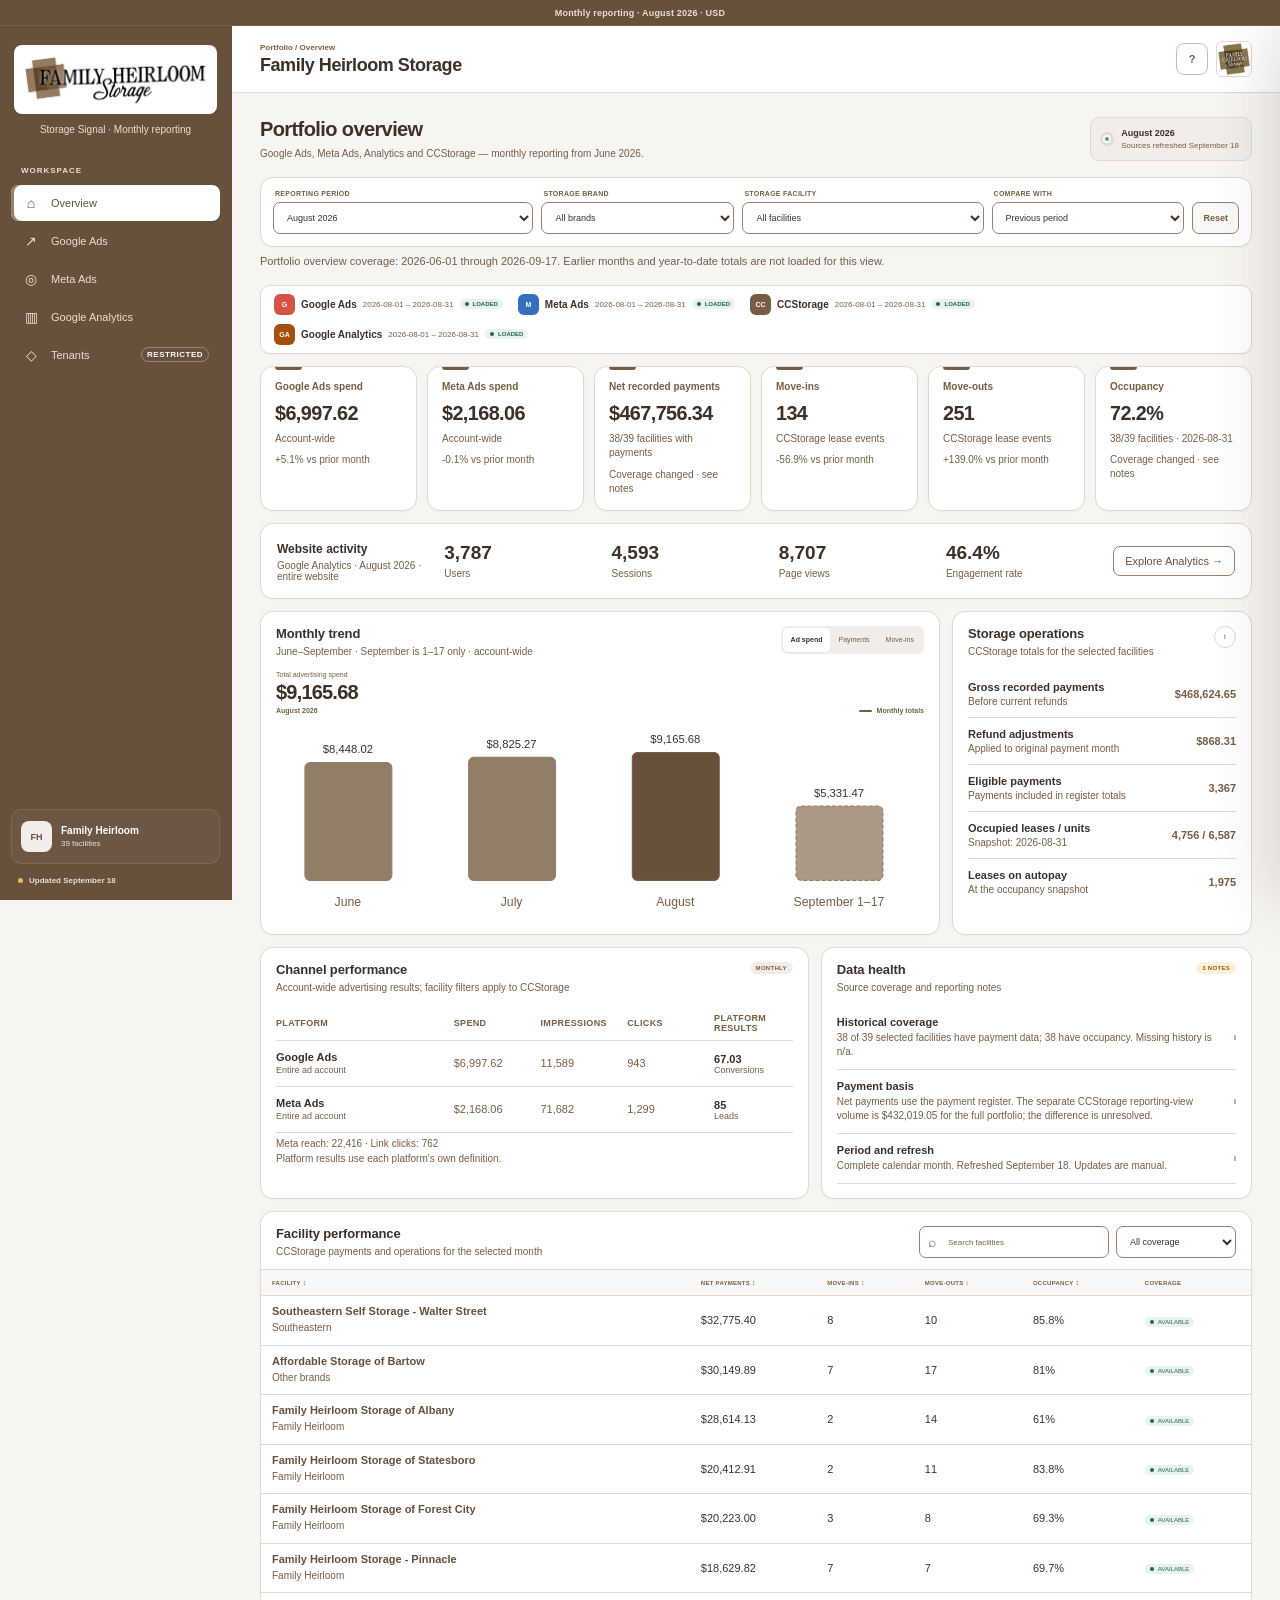
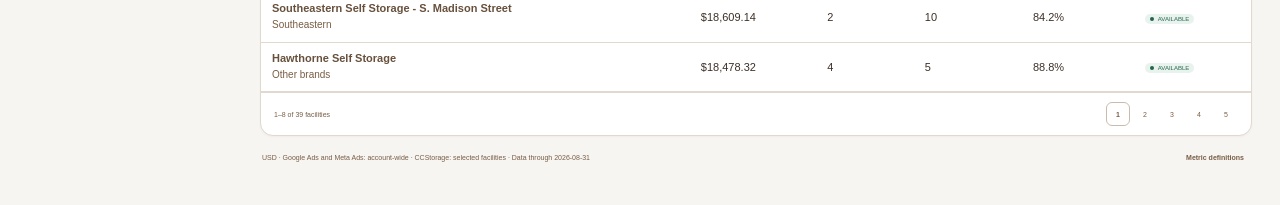
==== commit 3c398fca: "Refresh all sources through 2026-09-17 and derive cutoff labels from data - CCStorage, Google Ads, M" ====
--- a/index.html
+++ b/index.html
@@ -123,6 +123,7 @@
       </div>
     </dialog>
     <div class="toast-region" id="toast-region" aria-live="polite"></div>
+    <script src="reporting-dates.js"></script>
     <script src="app.js"></script>
     <script src="monthly-trend.js"></script>
     <script src="details.js"></script>
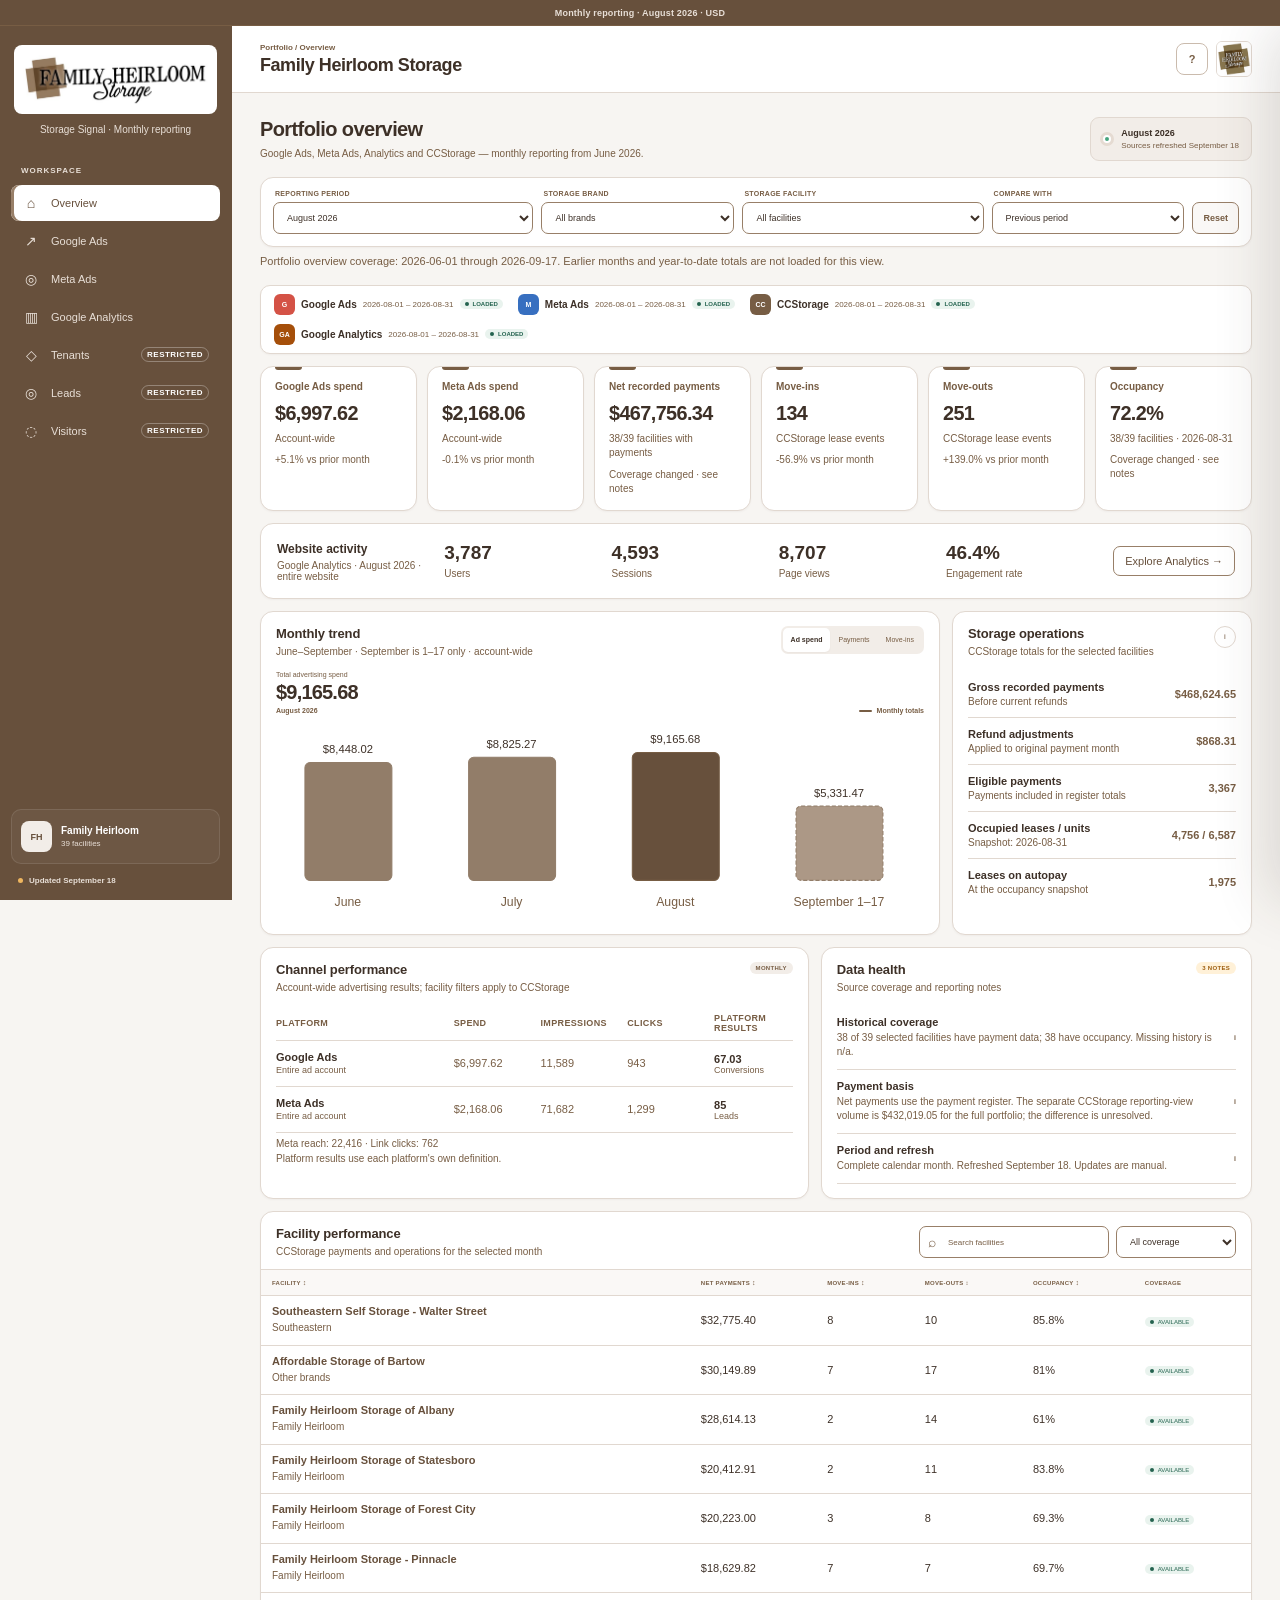
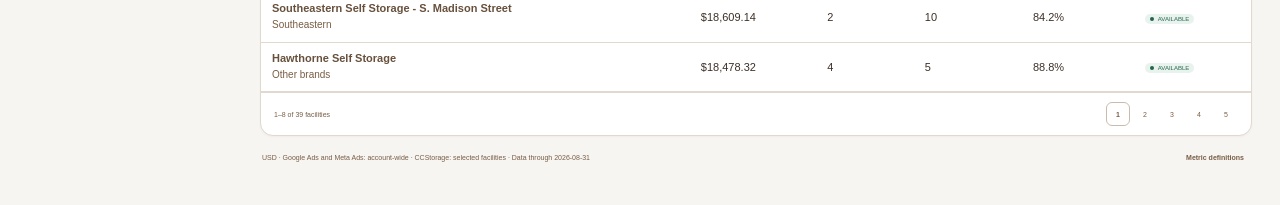
==== commit 353aa820: "Add restricted Leads and Visitors journeys for the private host - scripts/build-journeys.py matches " ====
--- a/index.html
+++ b/index.html
@@ -23,6 +23,8 @@
           <button class="nav-item" data-view="meta"><span class="nav-glyph">◎</span>Meta Ads</button>
           <button class="nav-item" data-view="analytics"><span class="nav-glyph">▥</span>Google Analytics</button>
           <button class="nav-item tenant-nav-item" data-view="tenants"><span class="nav-glyph">◇</span>Tenants <span class="nav-restricted">Restricted</span></button>
+          <button class="nav-item tenant-nav-item" data-view="leads"><span class="nav-glyph">◎</span>Leads <span class="nav-restricted">Restricted</span></button>
+          <button class="nav-item tenant-nav-item" data-view="visitors"><span class="nav-glyph">◌</span>Visitors <span class="nav-restricted">Restricted</span></button>
         </nav>
         <div class="sidebar-foot">
           <div class="workspace"><span class="workspace-avatar">FH</span><div><strong>Family Heirloom</strong><small id="facility-count">Portfolio</small></div></div>
@@ -109,6 +111,12 @@
           <section id="tenants-view" class="hidden" aria-label="Restricted tenant reporting">
             <div id="tenants-root"><p class="tenant-loading">Tenant data loads only when this tab is opened.</p></div>
           </section>
+          <section id="leads-view" class="hidden" aria-label="Restricted lead reporting">
+            <div id="leads-root"><p class="tenant-loading">Lead data loads only when this tab is opened.</p></div>
+          </section>
+          <section id="visitors-view" class="hidden" aria-label="Restricted visitor reporting">
+            <div id="visitors-root"><p class="tenant-loading">Visitor data loads only when this tab is opened.</p></div>
+          </section>
           <footer class="page-footer"><p id="footer-note"><strong>Monthly report:</strong> Loading source totals.</p><button id="definitions-button">Metric definitions</button></footer>
         </main>
       </div>
@@ -118,7 +126,7 @@
     <section class="modal hidden" id="info-modal" role="dialog" aria-modal="true" aria-labelledby="modal-title"><header><div><p class="drawer-eyebrow">Family Heirloom Storage</p><h2 id="modal-title">Metric definitions</h2></div><button class="close-button" data-close-modal aria-label="Close">×</button></header><div class="modal-body" id="modal-body"></div></section>
     <dialog class="tenant-dialog" id="tenant-dialog" aria-labelledby="tenant-dialog-title">
       <div class="tenant-dialog-shell">
-        <header><div class="tenant-dialog-heading-row"><button class="tenant-dialog-back" id="tenant-dialog-back" type="button" hidden>← Back to list</button><div><p class="drawer-eyebrow">Restricted tenant data</p><h2 id="tenant-dialog-title" tabindex="-1">Tenant details</h2></div></div><button class="close-button" id="tenant-dialog-close" type="button" aria-label="Close tenant details">×</button></header>
+        <header><div class="tenant-dialog-heading-row"><button class="tenant-dialog-back" id="tenant-dialog-back" type="button" hidden>← Back to list</button><div><p class="drawer-eyebrow">Restricted data</p><h2 id="tenant-dialog-title" tabindex="-1">Tenant details</h2></div></div><button class="close-button" id="tenant-dialog-close" type="button" aria-label="Close tenant details">×</button></header>
         <div id="tenant-dialog-body" class="tenant-dialog-body"></div>
       </div>
     </dialog>
@@ -129,5 +137,6 @@
     <script src="details.js"></script>
     <script src="meta.js"></script>
     <script src="tenants.js"></script>
+    <script src="journeys.js"></script>
   </body>
 </html>
--- a/styles.css
+++ b/styles.css
@@ -536,6 +536,69 @@
 .tenant-inline-list { min-width: 190px; margin: 0; padding-left: 16px; white-space: normal; }
 .tenant-inline-list li + li { margin-top: 4px; }
 
+/* Restricted lead and visitor journeys */
+.journey-filter-bar { grid-template-columns: minmax(130px,.8fr) minmax(125px,.7fr) minmax(125px,.7fr) minmax(170px,1fr) minmax(145px,.85fr) minmax(190px,1.25fr) auto; }
+.visitor-filter-bar { grid-template-columns: minmax(130px,.8fr) minmax(125px,.7fr) minmax(125px,.7fr) minmax(180px,1fr) minmax(210px,1.25fr) minmax(130px,.75fr) auto; }
+.journey-check { display: flex; min-height: 44px; align-items: center; gap: 8px; border: 1px solid var(--control-border); border-radius: 7px; background: white; padding: 8px 10px; color: var(--ink) !important; cursor: pointer; }
+.journey-check input { width: 18px !important; min-height: 18px !important; accent-color: var(--brand-primary); }
+.journey-check span { margin: 0 !important; }
+.journey-scorecard { cursor: default; }
+.journey-scorecard:hover { border-color: var(--line); box-shadow: var(--shadow); transform: none; }
+.journey-campaign-panel, .journey-channel-panel { margin-bottom: 14px; overflow: hidden; }
+.journey-table-panel .panel-header p { max-width: 100ch; }
+.journey-match-badge { display: inline-flex; width: max-content; max-width: 220px; align-items: center; border-radius: 999px; padding: 5px 8px; font-size: 10px; font-weight: 800; line-height: 1.35; white-space: normal; }
+.journey-match-badge.confirmed { background: var(--success-bg); color: var(--success); }
+.journey-match-badge.possible { background: var(--amber-bg); color: var(--amber); }
+.journey-match-badge.none { background: var(--panel-soft); color: var(--muted); }
+.journey-leads-table { min-width: 1050px; }
+.journey-campaign-table { min-width: 900px; }
+.journey-visitors-table { min-width: 850px; }
+.journey-path-cell { max-width: 310px; overflow: hidden; text-overflow: ellipsis; }
+.journey-privacy-note { margin: 0 0 14px; border: 1px solid var(--line); border-radius: 10px; background: var(--brand-soft); padding: 12px 14px; color: var(--brand-primary); font-size: 12px; line-height: 1.55; }
+.journey-channel-list { display: grid; gap: 10px; margin: 0; padding: 4px 16px 18px; list-style: none; }
+.journey-channel-list li { display: grid; grid-template-columns: minmax(150px,240px) minmax(120px,1fr) 45px; align-items: center; gap: 12px; color: var(--muted); font-size: 12px; }
+.journey-channel-list svg { width: 100%; height: 10px; }
+.journey-channel-track { fill: var(--panel-soft); }
+.journey-channel-bar { fill: var(--brand-secondary); }
+.journey-channel-list strong { color: var(--ink); text-align: right; }
+.journey-dialog-summary { display: flex; align-items: flex-start; justify-content: space-between; gap: 16px; border: 1px solid var(--line); border-radius: 10px; background: var(--panel-soft); padding: 15px; }
+.journey-dialog-summary h3, .journey-dialog-summary p, .journey-dialog-summary span { margin: 0; }
+.journey-dialog-summary h3 { margin-top: 5px; font-size: 21px; overflow-wrap: anywhere; }
+.journey-dialog-summary p, .journey-dialog-summary > div > span { color: var(--muted); font-size: 11px; }
+.journey-timeline { position: relative; display: grid; gap: 0; margin-top: 16px; padding-left: 25px; }
+.journey-timeline::before { position: absolute; top: 15px; bottom: 15px; left: 8px; width: 1px; background: var(--line-dark); content: ""; }
+.journey-timeline-item { position: relative; padding: 0 0 22px 13px; }
+.journey-timeline-item:last-child { padding-bottom: 0; }
+.journey-timeline-dot { position: absolute; top: 8px; left: -22px; width: 10px; height: 10px; border: 2px solid white; border-radius: 50%; background: var(--brand-secondary); box-shadow: 0 0 0 1px var(--brand-secondary); }
+.journey-timeline-item > div { border: 1px solid var(--line); border-radius: 10px; padding: 14px; }
+.journey-timeline-item header { display: flex; align-items: flex-start; justify-content: space-between; gap: 12px; }
+.journey-timeline-item h3, .journey-timeline-item p { margin: 0; }
+.journey-timeline-item h3 { font-size: 14px; }
+.journey-timeline-item header > span { color: var(--muted); font-size: 11px; }
+.journey-timeline-item p { margin-top: 8px; color: var(--muted); font-size: 12px; line-height: 1.6; }
+.journey-profile-link { width: auto; margin: 12px 0 0; }
+.journey-answer-list { display: grid; grid-template-columns: repeat(2,minmax(0,1fr)); gap: 7px; margin: 12px 0 0; }
+.journey-answer-list div { border-radius: 7px; background: var(--panel-soft); padding: 9px; }
+.journey-answer-list dt { color: var(--faint); font-size: 10px; text-transform: capitalize; }
+.journey-answer-list dd { margin: 4px 0 0; color: var(--ink); font-size: 12px; }
+.journey-profile-list { display: grid; gap: 8px; }
+.journey-profile-lead { border: 1px solid var(--line); border-radius: 9px; padding: 12px; }
+.journey-profile-lead header { display: flex; align-items: flex-start; justify-content: space-between; gap: 12px; }
+.journey-profile-lead header div span, .journey-profile-lead header div strong { display: block; }
+.journey-profile-lead header div span { margin-top: 4px; color: var(--muted); font-size: 11px; }
+.journey-profile-lead ul { display: grid; grid-template-columns: repeat(2,minmax(0,1fr)); gap: 6px; margin: 10px 0 0; padding: 0; list-style: none; }
+.journey-profile-lead li { border-radius: 6px; background: var(--panel-soft); padding: 8px; }
+.journey-profile-lead li span, .journey-profile-lead li strong { display: block; font-size: 11px; }
+.journey-profile-lead li span { color: var(--faint); font-weight: 650; text-transform: capitalize; }
+.journey-profile-lead li strong { margin-top: 3px; color: var(--ink); }
+.journey-event-list { display: grid; gap: 8px; margin-top: 16px; }
+.journey-event-list article { display: grid; grid-template-columns: 175px minmax(0,1fr); gap: 14px; border-bottom: 1px solid var(--line); padding: 0 0 10px; }
+.journey-event-list time { color: var(--faint); font-size: 11px; font-variant-numeric: tabular-nums; }
+.journey-event-list strong, .journey-event-list span, .journey-event-list small { display: block; }
+.journey-event-list strong { font-size: 12px; }
+.journey-event-list span, .journey-event-list small { margin-top: 4px; color: var(--muted); font-size: 11px; overflow-wrap: anywhere; }
+.journey-visitor-id:focus-visible, .journey-profile-link:focus-visible, .journey-check:focus-within, .journey-match-badge:focus-visible { outline: 3px solid var(--brand-secondary); outline-offset: 2px; }
+
 @media (max-width: 1200px) {
   .tenant-filter-bar { grid-template-columns: repeat(4,minmax(0,1fr)); }
   .tenant-search { grid-column: span 3; }
@@ -565,6 +628,11 @@
   .tenant-flags { justify-content: flex-start; }
   .tenant-profile-stats, .tenant-profile-contact { grid-template-columns: 1fr; }
   .tenant-filter-bar input, .tenant-filter-bar select, .tenant-dialog-toolbar input { font-size: 16px; }
+  .journey-channel-list li { grid-template-columns: minmax(0,1fr) 38px; }
+  .journey-channel-list svg { grid-column: 1 / -1; grid-row: 2; }
+  .journey-dialog-summary, .journey-timeline-item header, .journey-profile-lead header { align-items: flex-start; flex-direction: column; }
+  .journey-answer-list, .journey-profile-lead ul { grid-template-columns: 1fr; }
+  .journey-event-list article { grid-template-columns: 1fr; gap: 5px; }
 }
 @media (prefers-reduced-motion: reduce) {
   .tenant-scorecard { transition: none; }
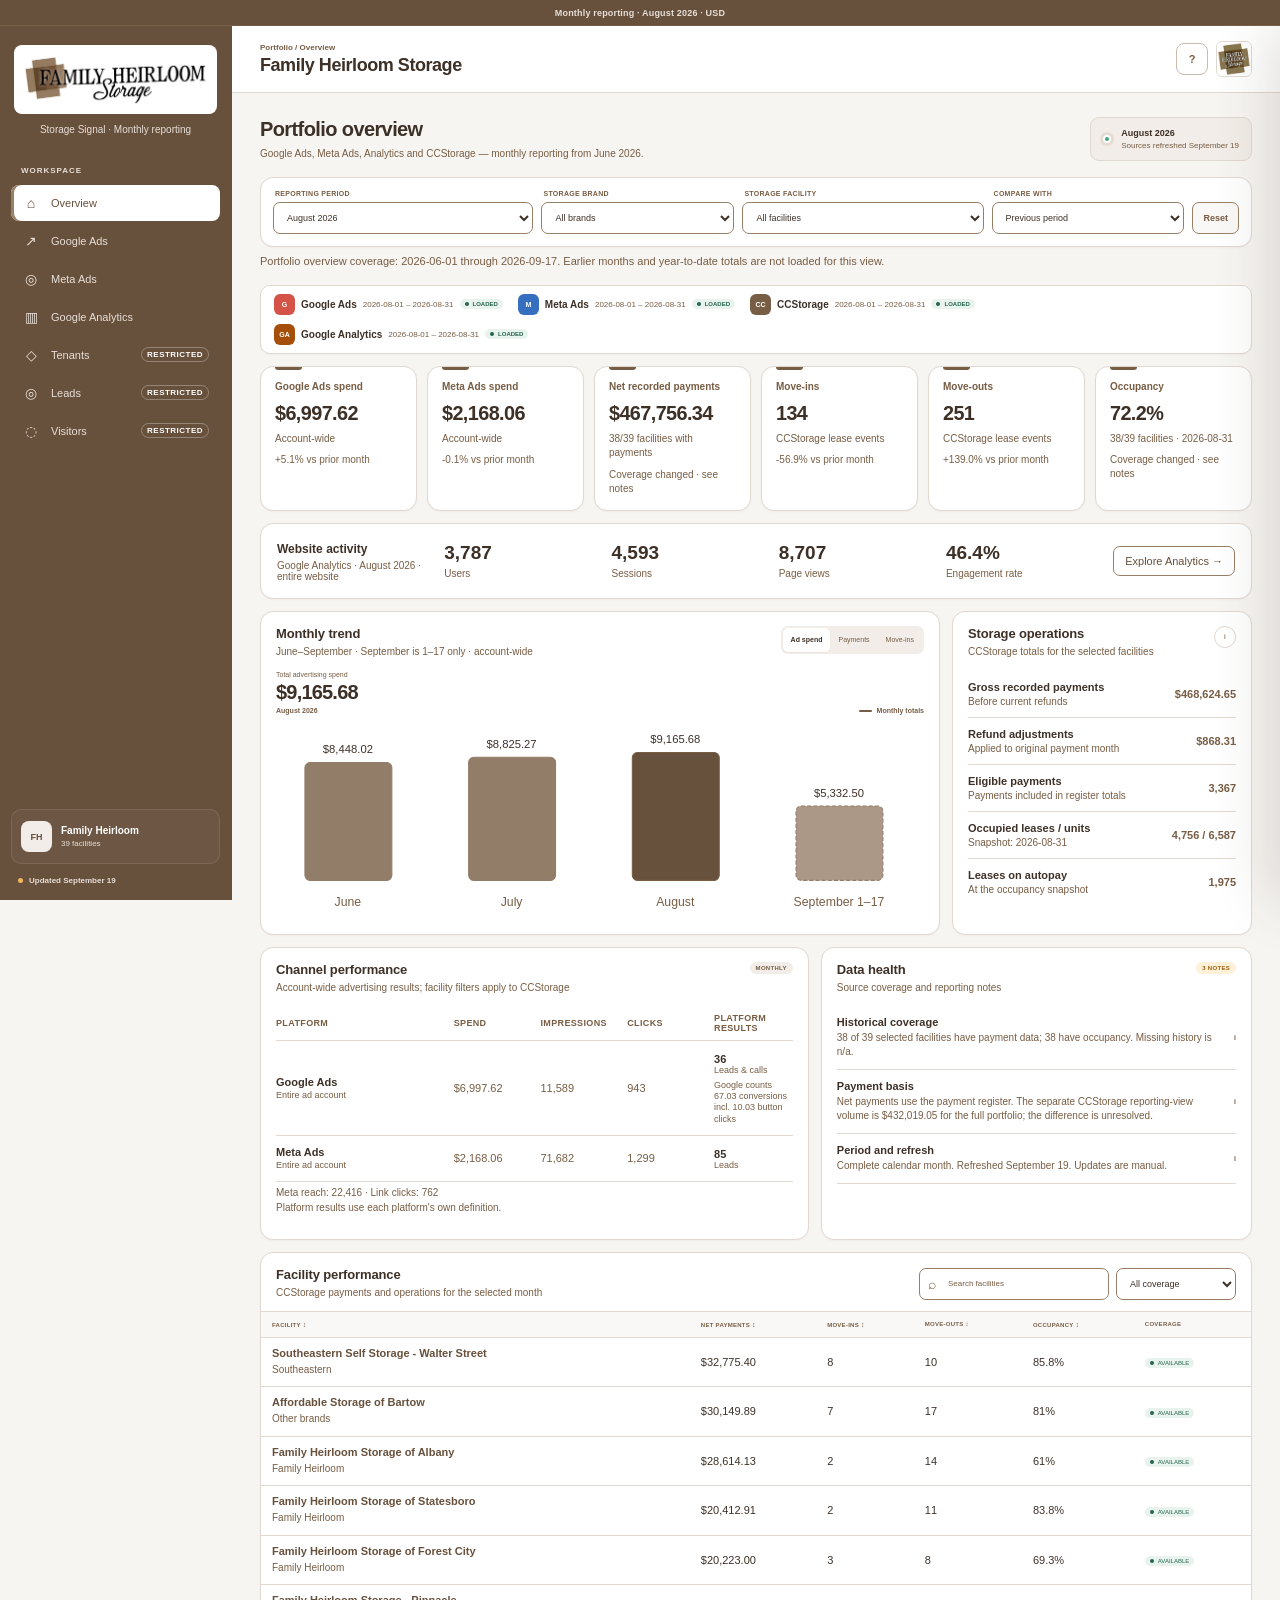
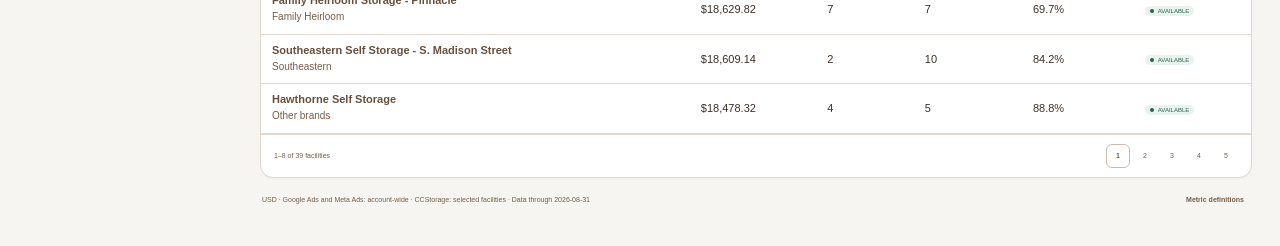
==== commit 21918249: "Split Google Ads conversions by type on the dashboard Google Ads "conversions" now include GA4-impor" ====
--- a/index.html
+++ b/index.html
@@ -84,6 +84,7 @@
             </div>
             <p class="detail-scope" id="ads-scope"></p>
             <div class="kpi-grid" id="ads-kpis"></div>
+            <div id="ads-conversion-breakdown"></div>
             <article class="panel detail-panel" id="ads-monthly" aria-label="Monthly Google Ads performance"></article>
             <article class="panel detail-panel">
               <header class="panel-header"><div><h3>Performance breakdown</h3><p>Choose a campaign row to drill into its ad groups.</p></div><button class="export-button" id="ads-export">Download CSV</button></header>
@@ -134,6 +135,7 @@
     <script src="reporting-dates.js"></script>
     <script src="app.js"></script>
     <script src="monthly-trend.js"></script>
+    <script src="google-ads-conversions.js"></script>
     <script src="details.js"></script>
     <script src="meta.js"></script>
     <script src="tenants.js"></script>
--- a/styles.css
+++ b/styles.css
@@ -218,6 +218,7 @@
 .channel-lead small, .channel-lead strong { display: block; }
 .channel-lead small { color: var(--faint); font-size: 6px; line-height: 1.25; }
 .channel-lead strong { margin-top: 2px; color: var(--ink); font-size: 8px; }
+.channel-lead .channel-subresult { margin-top: 4px; max-width: 190px; white-space: normal; }
 .channel-row > span.good { color: var(--brand-secondary); font-weight: 750; }
 .attention-list { padding: 0 15px 14px; }
 .attention-list > button { display: flex; width: 100%; align-items: center; gap: 9px; padding: 10px 0; border: 0; border-bottom: 1px solid var(--line); background: transparent; cursor: pointer; text-align: left; }
@@ -361,8 +362,13 @@
   .kpi-foot small { width: 100%; white-space: normal; }
   .confidence-content { grid-template-columns: 1fr; justify-items: center; }
   .confidence-list { width: 100%; }
-  .channel-list { overflow-x: auto; }
-  .channel-head, .channel-row { min-width: 390px; }
+  .channel-list { overflow-x: visible; }
+  .channel-head { display: none; }
+  .channel-row { grid-template-columns: repeat(2,minmax(0,1fr)); min-width: 0; gap: 12px 18px; padding: 14px 0; }
+  .channel-name { grid-column: 1 / -1; }
+  .channel-row > span { min-width: 0; overflow-wrap: anywhere; }
+  .channel-row > span::before { display: block; margin-bottom: 4px; color: var(--faint); content: attr(data-label); font-size: 9px; font-weight: 750; letter-spacing: .04em; text-transform: uppercase; }
+  .channel-lead .channel-subresult { max-width: none; }
   .table-heading { align-items: flex-start; flex-direction: column; }
   .table-tools { width: 100%; }
   .search { flex: 1; }
@@ -400,12 +406,28 @@
 .detail-panel td { font-size: 12px; }
 .detail-panel th:first-child, .detail-panel td:first-child { min-width: 240px; max-width: 430px; white-space: normal; overflow-wrap: anywhere; }
 .detail-panel table { min-width: 820px; }
+.conversion-breakdown { margin-bottom: 14px; overflow: hidden; }
+.conversion-breakdown-table { padding: 0 16px 12px; }
+.conversion-breakdown table { table-layout: fixed; }
+.conversion-breakdown th, .conversion-breakdown td { padding: 10px 8px; font-size: 12px; }
+.conversion-breakdown th:first-child { width: 62%; white-space: normal; }
+.conversion-breakdown td { font-variant-numeric: tabular-nums; text-align: right; white-space: normal; }
+.conversion-actions { border-top: 1px solid var(--line); }
+.conversion-actions summary { min-height: 44px; padding: 14px 20px; color: var(--brand-primary); cursor: pointer; font-size: 12px; font-weight: 700; }
+.conversion-actions ul { display: grid; gap: 0; margin: 0; padding: 0 20px 16px; list-style: none; }
+.conversion-actions li { display: flex; align-items: flex-start; justify-content: space-between; gap: 14px; border-bottom: 1px solid var(--line); padding: 10px 0; font-size: 12px; }
+.conversion-actions li:last-child { border-bottom: 0; }
+.conversion-actions li div { min-width: 0; }
+.conversion-actions strong, .conversion-actions small { display: block; overflow-wrap: anywhere; }
+.conversion-actions small { margin-top: 4px; color: var(--muted); font-size: 10px; }
+.conversion-actions li > span { flex: 0 0 auto; color: var(--ink); font-variant-numeric: tabular-nums; font-weight: 700; text-align: right; }
+.conversion-action-empty { color: var(--muted); }
 .campaign-drill { padding: 0; border: 0; background: transparent; color: var(--brand-primary); font-size: 12px; cursor: pointer; text-align: left; font-weight: 650; }
 .campaign-drill:hover { text-decoration: underline; }
 .pagination span { font-size: 11px; color: var(--muted); }
 .page-button:disabled { opacity: .35; cursor: default; }
 .sr-only { position: absolute; width: 1px; height: 1px; overflow: hidden; clip-path: inset(50%); }
-@media(max-width:650px) { .detail-period { grid-template-columns: 1fr; } .detail-filters label { min-width: 100%; } .detail-toolbar input { width: 100%; } .website-summary > div:first-child { min-width: 100%; } .detail-panel .panel-header { flex-wrap: wrap; } }
+@media(max-width:650px) { .detail-period { grid-template-columns: 1fr; } .detail-filters label { min-width: 100%; } .detail-toolbar input { width: 100%; } .website-summary > div:first-child { min-width: 100%; } .detail-panel .panel-header { flex-wrap: wrap; } .conversion-actions li { align-items: flex-start; flex-direction: column; gap: 5px; } .conversion-actions li > span { text-align: left; } }
 
 /* FHS identity and native interaction surfaces. */
 ::selection { color: var(--brand-white); background: var(--brand-primary); }
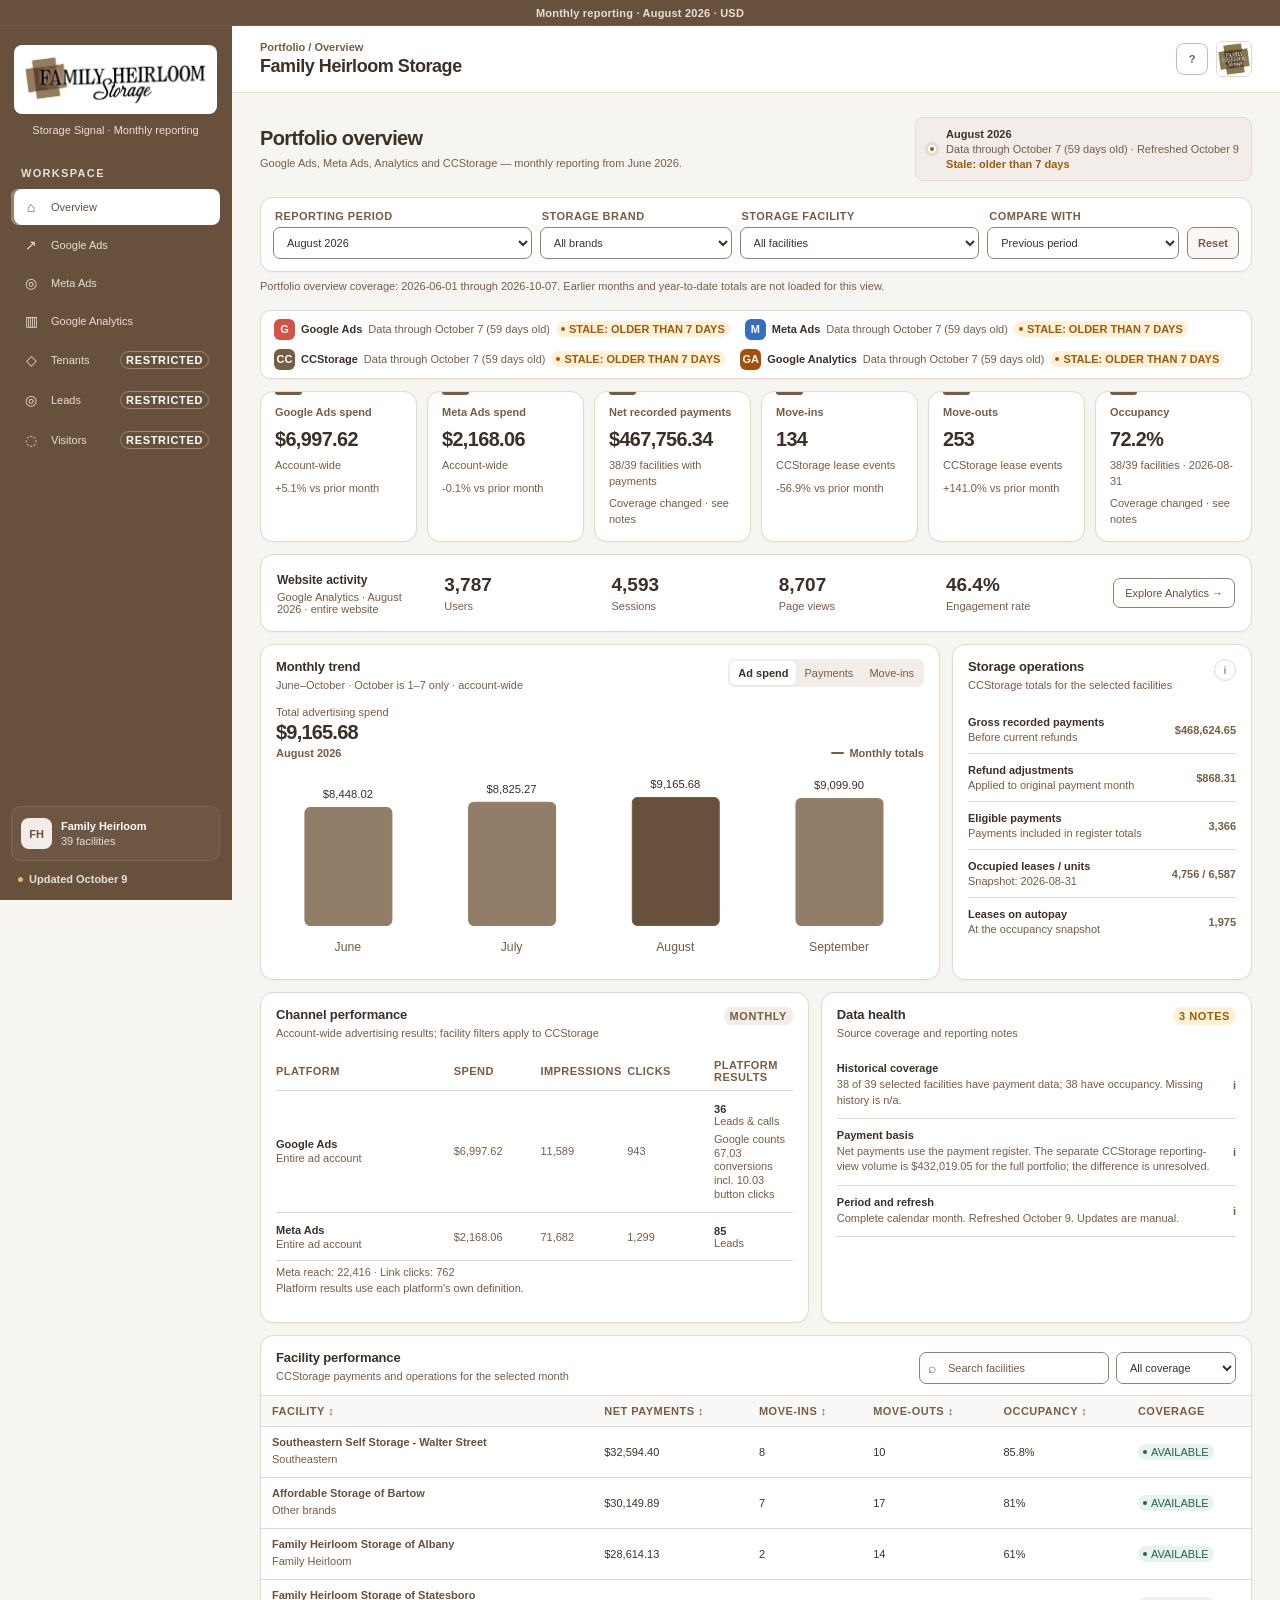
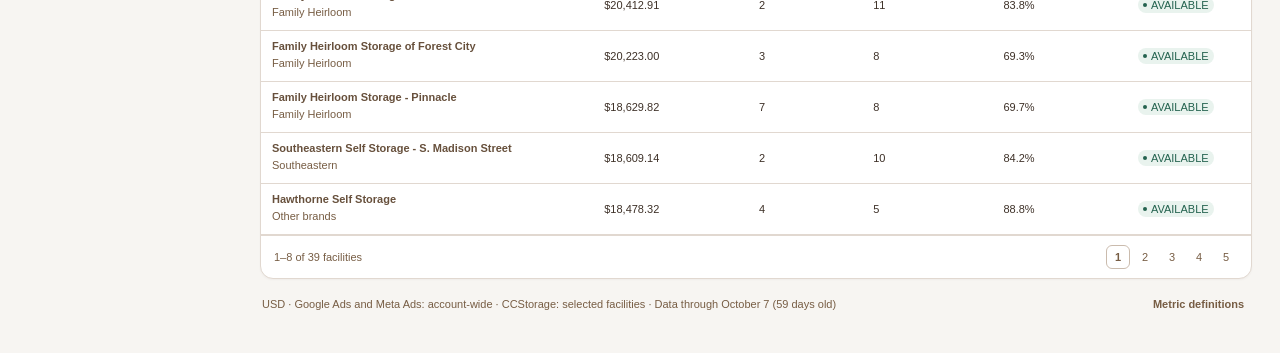
==== commit d105b389: "Dashboard fixes: data age warnings, cost-per-renter window, Google cost per lead and call, accessibi" ====
--- a/index.html
+++ b/index.html
@@ -71,7 +71,7 @@
           </section>
           <section class="panel table-panel">
             <header class="panel-header table-heading"><div><h3>Facility performance</h3><p>CCStorage payments and operations for the selected month</p></div><div class="table-tools"><label class="search"><span>⌕</span><input id="table-search" type="search" placeholder="Search facilities" /></label><select id="health-filter" aria-label="Filter data coverage"><option value="all">All coverage</option><option value="available">Data available</option><option value="missing">Missing data</option></select></div></header>
-            <div class="table-scroll"><table><thead><tr><th class="sortable" data-sort="name">Facility <span>↕</span></th><th class="sortable" data-sort="net">Net payments <span>↕</span></th><th class="sortable" data-sort="moveIns">Move-ins <span>↕</span></th><th class="sortable" data-sort="moveOuts">Move-outs ↕</th><th class="sortable" data-sort="occupancy">Occupancy <span>↕</span></th><th>Coverage</th></tr></thead><tbody id="facility-tbody"></tbody></table></div>
+            <div class="table-scroll"><table><thead><tr><th class="sortable" aria-sort="none"><button type="button" class="sort-button" data-sort="name">Facility <span aria-hidden="true">↕</span></button></th><th class="sortable" aria-sort="none"><button type="button" class="sort-button" data-sort="net">Net payments <span aria-hidden="true">↕</span></button></th><th class="sortable" aria-sort="none"><button type="button" class="sort-button" data-sort="moveIns">Move-ins <span aria-hidden="true">↕</span></button></th><th class="sortable" aria-sort="none"><button type="button" class="sort-button" data-sort="moveOuts">Move-outs <span aria-hidden="true">↕</span></button></th><th class="sortable" aria-sort="none"><button type="button" class="sort-button" data-sort="occupancy">Occupancy <span aria-hidden="true">↕</span></button></th><th>Coverage</th></tr></thead><tbody id="facility-tbody"></tbody></table></div>
             <footer class="table-footer"><span id="table-result-count">Loading facilities</span><div class="pagination" id="pagination"></div></footer>
           </section>
           </div>
@@ -123,8 +123,8 @@
       </div>
     </div>
     <div class="backdrop hidden" id="backdrop"></div>
-    <aside class="drawer" id="drawer" aria-hidden="true"><header><div><p class="drawer-eyebrow" id="drawer-eyebrow">Facility detail</p><h2 id="drawer-title">Facility</h2></div><button class="close-button" id="drawer-close" aria-label="Close details">×</button></header><div id="drawer-body"></div></aside>
-    <section class="modal hidden" id="info-modal" role="dialog" aria-modal="true" aria-labelledby="modal-title"><header><div><p class="drawer-eyebrow">Family Heirloom Storage</p><h2 id="modal-title">Metric definitions</h2></div><button class="close-button" data-close-modal aria-label="Close">×</button></header><div class="modal-body" id="modal-body"></div></section>
+    <aside class="drawer" id="drawer" role="dialog" aria-modal="true" aria-labelledby="drawer-title" aria-hidden="true" tabindex="-1"><header><div><p class="drawer-eyebrow" id="drawer-eyebrow">Facility detail</p><h2 id="drawer-title">Facility</h2></div><button class="close-button" id="drawer-close" aria-label="Close details">×</button></header><div id="drawer-body"></div></aside>
+    <section class="modal hidden" id="info-modal" role="dialog" aria-modal="true" aria-labelledby="modal-title" tabindex="-1"><header><div><p class="drawer-eyebrow">Family Heirloom Storage</p><h2 id="modal-title">Metric definitions</h2></div><button class="close-button" data-close-modal aria-label="Close">×</button></header><div class="modal-body" id="modal-body"></div></section>
     <dialog class="tenant-dialog" id="tenant-dialog" aria-labelledby="tenant-dialog-title">
       <div class="tenant-dialog-shell">
         <header><div class="tenant-dialog-heading-row"><button class="tenant-dialog-back" id="tenant-dialog-back" type="button" hidden>← Back to list</button><div><p class="drawer-eyebrow">Restricted data</p><h2 id="tenant-dialog-title" tabindex="-1">Tenant details</h2></div></div><button class="close-button" id="tenant-dialog-close" type="button" aria-label="Close tenant details">×</button></header>
@@ -133,6 +133,7 @@
     </dialog>
     <div class="toast-region" id="toast-region" aria-live="polite"></div>
     <script src="reporting-dates.js"></script>
+    <script src="public-host.js"></script>
     <script src="app.js"></script>
     <script src="monthly-trend.js"></script>
     <script src="google-ads-conversions.js"></script>
--- a/styles.css
+++ b/styles.css
@@ -33,22 +33,22 @@
 }
 
 /* Monthly source reporting retains the existing dashboard layout. */
-.report-note { display: block; margin-top: 4px; color: var(--muted); font-size: 10px; line-height: 1.45; }
-.report-comparison { margin-top: 7px; color: var(--muted); font-size: 10px; line-height: 1.4; }
+.report-note { display: block; margin-top: 4px; color: var(--muted); font-size: 11px; line-height: 1.45; }
+.report-comparison { margin-top: 7px; color: var(--muted); font-size: 11px; line-height: 1.4; }
 .facility-open { padding: 0; border: 0; background: transparent; color: var(--brand-primary); font-size: 11px; font-weight: 650; text-align: left; cursor: pointer; }
 .facility-open:hover { text-decoration: underline; }
 .source-strip { flex-wrap: wrap; row-gap: 8px; }
-.source-item strong { font-size: 10px; }
+.source-item strong { font-size: 11px; }
 .channel-list { overflow-x: auto; }
 .channel-head, .channel-row { min-width: 430px; }
-.kpi-card .kpi-head { font-size: 10px; }
+.kpi-card .kpi-head { font-size: 11px; }
 .kpi-card .kpi-value { font-size: clamp(18px,1.55vw,25px); }
 .panel .panel-header h3 { font-size: 13px; }
-.panel .panel-header p, .panel .outcome-row small, .panel .attention-list small { font-size: 10px; }
+.panel .panel-header p, .panel .outcome-row small, .panel .attention-list small { font-size: 11px; }
 .panel .outcome-row strong, .panel .outcome-row b, .panel .attention-list strong { font-size: 11px; }
-.panel .channel-head { font-size: 9px; }
+.panel .channel-head { font-size: 11px; }
 .panel .channel-row, .panel .channel-name strong, .panel .channel-lead strong { font-size: 11px; }
-.panel .channel-name small, .panel .channel-lead small { font-size: 9px; }
+.panel .channel-name small, .panel .channel-lead small { font-size: 11px; }
 .table-panel td { font-size: 11px; }
 
 * { box-sizing: border-box; }
@@ -57,7 +57,7 @@
 button, input, select { font: inherit; }
 button { color: inherit; }
 
-.prototype-ribbon { position: fixed; inset: 0 0 auto 0; z-index: 100; display: flex; height: 26px; align-items: center; justify-content: center; gap: 7px; border-bottom: 1px solid var(--brand-secondary); background: var(--brand-primary); color: var(--on-brand-muted); font-size: 9px; font-weight: 650; letter-spacing: .02em; }
+.prototype-ribbon { position: fixed; inset: 0 0 auto 0; z-index: 100; display: flex; height: 26px; align-items: center; justify-content: center; gap: 7px; border-bottom: 1px solid var(--brand-secondary); background: var(--brand-primary); color: var(--on-brand-muted); font-size: 11px; font-weight: 650; letter-spacing: .02em; }
 .ribbon-dot { width: 6px; height: 6px; border-radius: 50%; background: #edb052; box-shadow: 0 0 0 3px rgba(237,176,82,.12); }
 .shell { display: flex; min-height: 100vh; padding-top: 26px; }
 
@@ -66,23 +66,23 @@
 .brand { display: flex; flex-direction: column; align-items: stretch; gap: 10px; padding: 19px 14px 23px; }
 .brand-logo-panel { padding: 7px 5px; border-radius: 8px; background: var(--brand-white); }
 .brand-logo { display: block; width: 100%; height: auto; object-fit: contain; }
-.brand-caption { color: var(--on-brand-muted); font-size: 10px; text-align: center; }
+.brand-caption { color: var(--on-brand-muted); font-size: 11px; text-align: center; }
 .sidebar nav { padding: 0 11px; }
-.nav-label { margin: 8px 10px 10px; color: var(--on-brand-muted); font-size: 8px; font-weight: 800; letter-spacing: .12em; text-transform: uppercase; }
+.nav-label { margin: 8px 10px 10px; color: var(--on-brand-muted); font-size: 11px; font-weight: 800; letter-spacing: .12em; text-transform: uppercase; }
 .nav-item { display: flex; width: 100%; align-items: center; gap: 11px; margin: 2px 0; padding: 10px 11px; border: 0; border-radius: 8px; background: transparent; color: var(--on-brand-muted); cursor: pointer; font-size: 11px; text-align: left; }
 .nav-item:hover { background: rgba(255,255,255,.06); color: white; }
 .nav-item.active { background: var(--brand-white); color: var(--brand-primary); box-shadow: inset 3px 0 0 var(--brand-accent); }
 .nav-item.disabled { cursor: default; opacity: .72; }
 .nav-glyph { display: grid; width: 18px; place-items: center; font-size: 14px; }
-.soon { margin-left: auto; padding: 2px 5px; border-radius: 10px; background: rgba(255,255,255,.08); color: var(--on-brand-muted); font-size: 7px; }
+.soon { margin-left: auto; padding: 2px 5px; border-radius: 10px; background: rgba(255,255,255,.08); color: var(--on-brand-muted); font-size: 11px; }
 .sidebar-foot { margin-top: auto; padding: 13px 11px 15px; }
 .workspace { display: flex; align-items: center; gap: 9px; padding: 11px 9px; border: 1px solid rgba(255,255,255,.1); border-radius: 10px; background: rgba(255,255,255,.045); }
-.workspace-avatar { display: grid; width: 31px; height: 31px; flex: 0 0 auto; place-items: center; border-radius: 8px; background: var(--brand-soft); color: var(--brand-primary); font-size: 9px; font-weight: 800; }
+.workspace-avatar { display: grid; width: 31px; height: 31px; flex: 0 0 auto; place-items: center; border-radius: 8px; background: var(--brand-soft); color: var(--brand-primary); font-size: 11px; font-weight: 800; }
 .workspace > div { min-width: 0; flex: 1; }
 .workspace strong, .workspace small { display: block; overflow: hidden; text-overflow: ellipsis; white-space: nowrap; }
-.workspace strong { font-size: 10px; }
-.workspace small { margin-top: 3px; color: var(--on-brand-muted); font-size: 8px; }
-.sidebar-foot > p { display: flex; align-items: center; gap: 6px; margin: 12px 7px 0; color: var(--on-brand-muted); font-size: 8px; }
+.workspace strong { font-size: 11px; }
+.workspace small { margin-top: 3px; color: var(--on-brand-muted); font-size: 11px; }
+.sidebar-foot > p { display: flex; align-items: center; gap: 6px; margin: 12px 7px 0; color: var(--on-brand-muted); font-size: 11px; }
 .sidebar-foot > p span { width: 5px; height: 5px; border-radius: 50%; background: #efb65f; }
 .plain-icon { display: grid; width: 29px; height: 29px; flex: 0 0 auto; place-items: center; border: 0; border-radius: 7px; background: transparent; color: inherit; cursor: pointer; }
 .plain-icon:hover { background: rgba(152,127,104,.1); }
@@ -90,88 +90,90 @@
 .main { min-width: 0; width: calc(100% - 232px); margin-left: 232px; }
 .topbar { position: sticky; top: 26px; z-index: 20; display: flex; min-height: 67px; align-items: center; padding: 10px 28px; border-bottom: 1px solid var(--line); background: rgba(255,255,255,.94); backdrop-filter: blur(12px); }
 .heading { flex: 1; }
-.heading p { margin: 0 0 3px; color: var(--faint); font-size: 8px; font-weight: 650; }
+.heading p { margin: 0 0 3px; color: var(--faint); font-size: 11px; font-weight: 650; }
 .heading h1 { margin: 0; font-size: 18px; font-weight: 680; letter-spacing: -.025em; }
 .header-actions { display: flex; align-items: center; gap: 8px; }
 .icon-button, .avatar, .mobile-menu { display: grid; width: 32px; height: 32px; place-items: center; border: 1px solid var(--line-dark); border-radius: 8px; background: white; cursor: pointer; }
 .icon-button { color: var(--muted); font-size: 11px; font-weight: 750; }
-.avatar { border: 0; border-radius: 50%; background: var(--brand-primary); color: white; font-size: 9px; font-weight: 750; }
+.avatar { border: 0; border-radius: 50%; background: var(--brand-primary); color: white; font-size: 11px; font-weight: 750; }
 .mobile-menu { display: none; margin-right: 10px; border: 0; background: transparent; font-size: 17px; }
 #content { max-width: 1500px; margin: 0 auto; padding: 24px 28px 40px; }
 
 .welcome-row { display: flex; align-items: center; justify-content: space-between; gap: 20px; margin-bottom: 16px; }
 .welcome-row > div { min-width: 0; max-width: 100%; }
 .welcome-row h2 { margin: 0 0 5px; font-size: 20px; letter-spacing: -.03em; }
-.welcome-row > div > p { margin: 0; color: var(--muted); font-size: 10px; line-height: 1.5; }
+.welcome-row > div > p { margin: 0; color: var(--muted); font-size: 11px; line-height: 1.5; }
 .welcome-row > div > p { overflow-wrap: anywhere; }
 .freshness { display: flex; min-width: 190px; align-items: center; gap: 10px; padding: 10px 12px; border: 1px solid var(--line); border-radius: 9px; background: var(--brand-soft); }
 .freshness-dot { width: 8px; height: 8px; flex: 0 0 auto; border: 2px solid white; border-radius: 50%; background: #47a47d; box-shadow: 0 0 0 3px var(--brand-tint); }
+.freshness-dot.stale { background: var(--amber); }
+.freshness small.freshness-warn { color: var(--amber); font-weight: 800; }
 .freshness strong, .freshness small { display: block; }
-.freshness strong { font-size: 9px; }
-.freshness small { margin-top: 3px; color: var(--muted); font-size: 8px; }
+.freshness strong { font-size: 11px; }
+.freshness small { margin-top: 3px; color: var(--muted); font-size: 11px; }
 
 .filter-bar { display: grid; grid-template-columns: 1.35fr 1fr 1.25fr 1fr auto; gap: 8px; margin-bottom: 12px; padding: 12px; border: 1px solid var(--line); border-radius: var(--radius); background: white; box-shadow: var(--shadow); }
-.filter-bar label > span { display: block; margin: 0 0 5px 2px; color: var(--faint); font-size: 7px; font-weight: 750; letter-spacing: .04em; text-transform: uppercase; }
-.filter-bar select, .table-tools select { width: 100%; height: 32px; padding: 6px 28px 6px 9px; border: 1px solid var(--line-dark); border-radius: 7px; outline: none; background: white; color: var(--ink); font-size: 9px; }
+.filter-bar label > span { display: block; margin: 0 0 5px 2px; color: var(--faint); font-size: 11px; font-weight: 750; letter-spacing: .04em; text-transform: uppercase; }
+.filter-bar select, .table-tools select { width: 100%; height: 32px; padding: 6px 28px 6px 9px; border: 1px solid var(--line-dark); border-radius: 7px; outline: none; background: white; color: var(--ink); font-size: 11px; }
 .filter-bar select:focus, .table-tools select:focus, .search input:focus { border-color: var(--brand-secondary); box-shadow: 0 0 0 3px rgba(119,93,68,.09); }
-.reset-button { align-self: end; height: 32px; padding: 0 10px; border: 1px solid var(--line-dark); border-radius: 7px; background: var(--panel-soft); color: var(--muted); cursor: pointer; font-size: 9px; font-weight: 650; }
+.reset-button { align-self: end; height: 32px; padding: 0 10px; border: 1px solid var(--line-dark); border-radius: 7px; background: var(--panel-soft); color: var(--muted); cursor: pointer; font-size: 11px; font-weight: 650; }
 .reset-button:hover { border-color: var(--brand-accent); background: white; }
 
 .source-strip { display: flex; min-width: 0; max-width: 100%; align-items: center; gap: 9px; margin-bottom: 12px; padding: 8px 10px; border: 1px solid var(--line); border-radius: 10px; background: white; overflow-x: auto; box-shadow: var(--shadow); }
 .source-summary { display: flex; min-width: 148px; align-items: center; gap: 8px; padding-right: 11px; border-right: 1px solid var(--line); }
 .pulse { width: 7px; height: 7px; border-radius: 50%; background: #4ba37e; box-shadow: 0 0 0 3px var(--success-bg); }
 .source-summary strong, .source-summary small { display: block; }
-.source-summary strong { font-size: 8px; }
-.source-summary small { margin-top: 2px; color: var(--faint); font-size: 7px; }
-.source-item { display: flex; flex: 0 0 auto; align-items: center; gap: 6px; padding: 0 3px; }
-.source-item > span { color: var(--muted); font-size: 8px; }
-.source-logo { display: grid; width: 21px; height: 21px; place-items: center; border-radius: 6px; color: white; font-size: 7px; font-style: normal; font-weight: 800; }
+.source-summary strong { font-size: 11px; }
+.source-summary small { margin-top: 2px; color: var(--faint); font-size: 11px; }
+.source-item { display: flex; flex: 0 0 auto; flex-wrap: wrap; align-items: center; gap: 6px; max-width: 100%; padding: 0 3px; }
+.source-item > span { color: var(--muted); font-size: 11px; }
+.source-logo { display: grid; width: 21px; height: 21px; place-items: center; border-radius: 6px; color: white; font-size: 11px; font-style: normal; font-weight: 800; }
 .source-logo.cc { background: var(--brand-secondary); }
 .source-logo.meta { background: #376fc0; }
 .source-logo.google { background: #d45246; }
 .source-logo.ga { background: #a54f0a; }
-.state { display: inline-flex; align-items: center; gap: 4px; padding: 2px 5px; border-radius: 9px; font-size: 6px; text-transform: uppercase; }
+.state { display: inline-flex; align-items: center; gap: 4px; padding: 2px 5px; border-radius: 9px; font-size: 11px; text-transform: uppercase; }
 .state::before { width: 4px; height: 4px; border-radius: 50%; background: currentColor; content: ""; }
 .state.ok { background: var(--success-bg); color: var(--success); }
 .state.warn { background: var(--amber-bg); color: var(--amber); }
 .state.fixture { background: #f2e9ff; color: #70409a; }
 .state.pending { background: var(--brand-soft); color: var(--muted); }
-.strip-info { margin-left: auto; flex: 0 0 auto; border: 0; background: transparent; color: var(--brand-secondary); cursor: pointer; font-size: 8px; font-weight: 700; }
+.strip-info { margin-left: auto; flex: 0 0 auto; border: 0; background: transparent; color: var(--brand-secondary); cursor: pointer; font-size: 11px; font-weight: 700; }
 
 .kpi-grid { display: grid; grid-template-columns: repeat(6, minmax(0,1fr)); gap: 10px; margin-bottom: 12px; }
 .kpi-card { position: relative; min-width: 0; padding: 14px; border: 1px solid var(--line); border-radius: var(--radius); background: white; box-shadow: var(--shadow); }
 .kpi-card::before { position: absolute; top: 0; left: 14px; width: 27px; height: 3px; border-radius: 0 0 3px 3px; background: var(--accent, var(--brand-secondary)); content: ""; }
-.kpi-head { display: flex; align-items: center; justify-content: space-between; gap: 5px; color: var(--muted); font-size: 8px; font-weight: 700; }
-.kpi-info { display: grid; width: 14px; height: 14px; place-items: center; border: 1px solid var(--line-dark); border-radius: 50%; color: var(--faint); cursor: pointer; font-size: 7px; }
+.kpi-head { display: flex; align-items: center; justify-content: space-between; gap: 5px; color: var(--muted); font-size: 11px; font-weight: 700; }
+.kpi-info { display: grid; width: 14px; height: 14px; place-items: center; border: 1px solid var(--line-dark); border-radius: 50%; color: var(--faint); cursor: pointer; font-size: 11px; }
 .kpi-value { margin: 10px 0 7px; font-size: clamp(19px, 1.65vw, 25px); font-weight: 730; letter-spacing: -.03em; white-space: nowrap; }
 .kpi-foot { display: flex; min-width: 0; align-items: center; gap: 5px; white-space: nowrap; }
-.delta { display: inline-flex; gap: 3px; padding: 3px 5px; border-radius: 5px; background: var(--success-bg); color: var(--success); font-size: 7px; font-weight: 750; }
+.delta { display: inline-flex; gap: 3px; padding: 3px 5px; border-radius: 5px; background: var(--success-bg); color: var(--success); font-size: 11px; font-weight: 750; }
 .delta.bad { background: var(--red-bg); color: var(--red); }
 .delta.neutral { background: var(--line); color: var(--muted); }
-.kpi-foot small { overflow: hidden; color: var(--faint); font-size: 7px; text-overflow: ellipsis; }
+.kpi-foot small { overflow: hidden; color: var(--faint); font-size: 11px; text-overflow: ellipsis; }
 
 .chart-grid { display: grid; grid-template-columns: minmax(0,1.65fr) minmax(300px,.7fr); gap: 12px; margin-bottom: 12px; }
 .lower-grid { display: grid; grid-template-columns: minmax(0,1.12fr) minmax(300px,.88fr); gap: 12px; margin-bottom: 12px; }
 .panel { min-width: 0; border: 1px solid var(--line); border-radius: var(--radius); background: white; box-shadow: var(--shadow); }
 .panel-header { display: flex; align-items: flex-start; justify-content: space-between; gap: 14px; padding: 14px 15px 10px; }
 .panel-header h3 { margin: 0 0 4px; font-size: 11px; letter-spacing: -.01em; }
-.panel-header p { margin: 0; color: var(--faint); font-size: 8px; line-height: 1.45; }
+.panel-header p { margin: 0; color: var(--faint); font-size: 11px; line-height: 1.45; }
 .chart-toggle { display: flex; padding: 2px; border-radius: 7px; background: var(--brand-soft); }
-.chart-toggle button { min-height: 24px; padding: 4px 8px; border: 0; border-radius: 5px; background: transparent; color: var(--faint); cursor: pointer; font-size: 7px; }
+.chart-toggle button { min-height: 24px; padding: 4px 8px; border: 0; border-radius: 5px; background: transparent; color: var(--faint); cursor: pointer; font-size: 11px; }
 .chart-toggle button.active { background: white; color: var(--ink); box-shadow: var(--shadow); font-weight: 700; }
 .trend-summary { display: flex; align-items: flex-end; justify-content: space-between; gap: 16px; padding: 2px 15px 0; }
 .trend-summary span, .trend-summary strong, .trend-summary small { display: block; }
-.trend-summary > div:first-child span { color: var(--faint); font-size: 7px; }
+.trend-summary > div:first-child span { color: var(--faint); font-size: 11px; }
 .trend-summary > div:first-child strong { margin-top: 3px; font-size: 20px; letter-spacing: -.04em; }
-.trend-summary > div:first-child small { margin-top: 3px; color: var(--brand-secondary); font-size: 7px; font-weight: 700; }
-.legend { display: flex; gap: 11px; color: var(--faint); font-size: 7px; }
+.trend-summary > div:first-child small { margin-top: 3px; color: var(--brand-secondary); font-size: 11px; font-weight: 700; }
+.legend { display: flex; gap: 11px; color: var(--faint); font-size: 11px; }
 .legend span { display: flex; align-items: center; gap: 5px; }
 .line-key { width: 13px; height: 2px; border-radius: 2px; background: var(--brand-secondary); }
 .bar-key { width: 10px; height: 7px; border-radius: 2px; background: var(--brand-tint); }
-.chart-area { height: 220px; padding: 2px 10px 12px 3px; }
-.chart-area svg { width: 100%; height: 100%; overflow: visible; }
+.chart-area { height: 220px; padding: 2px 10px 12px 3px; overflow-x: auto; overflow-y: hidden; }
+.chart-area svg { width: 100%; min-width: 650px; height: 100%; overflow: visible; }
 .grid-line { stroke: var(--line); stroke-width: 1; }
-.axis-label { fill: var(--muted); font-size: 8px; }
+.axis-label { fill: var(--muted); font-size: 11px; }
 .chart-bar { fill: var(--brand-tint); }
 .chart-bar:last-of-type { fill: var(--brand-accent); }
 .chart-path { fill: none; stroke: var(--brand-secondary); stroke-width: 2.2; stroke-linecap: round; stroke-linejoin: round; }
@@ -180,58 +182,58 @@
 .chart-hit { fill: transparent; cursor: pointer; }
 .svg-tooltip { pointer-events: none; }
 .svg-tooltip rect { fill: var(--brand-primary); }
-.svg-tooltip text { fill: white; font-size: 8px; }
+.svg-tooltip text { fill: white; font-size: 11px; }
 
 .confidence-content { display: grid; grid-template-columns: 142px 1fr; align-items: center; gap: 4px; padding: 3px 15px 8px; }
 .donut { position: relative; width: 132px; height: 132px; }
 .donut svg { width: 100%; height: 100%; transform: rotate(-90deg); }
 .donut-center { position: absolute; inset: 0; display: grid; place-content: center; text-align: center; }
 .donut-center strong { font-size: 20px; letter-spacing: -.04em; }
-.donut-center span { margin-top: 2px; color: var(--faint); font-size: 7px; }
+.donut-center span { margin-top: 2px; color: var(--faint); font-size: 11px; }
 .confidence-list { display: grid; gap: 8px; }
 .confidence-row { display: grid; grid-template-columns: 6px 1fr auto; align-items: center; gap: 7px; }
 .confidence-row i { width: 6px; height: 6px; border-radius: 2px; }
-.confidence-row span { color: var(--muted); font-size: 8px; }
-.confidence-row b { font-size: 8px; }
-.panel-info { width: 22px; height: 22px; border: 1px solid var(--line); border-radius: 50%; color: var(--faint); font-size: 8px; }
+.confidence-row span { color: var(--muted); font-size: 11px; }
+.confidence-row b { font-size: 11px; }
+.panel-info { width: 22px; height: 22px; border: 1px solid var(--line); border-radius: 50%; color: var(--faint); font-size: 11px; }
 .insight { display: flex; width: calc(100% - 28px); align-items: center; gap: 8px; margin: 2px 14px 14px; padding: 9px; border: 0; border-radius: 8px; background: var(--panel-soft); cursor: pointer; text-align: left; }
 .insight > span { display: grid; width: 24px; height: 24px; flex: 0 0 auto; place-items: center; border-radius: 7px; background: var(--brand-soft); color: var(--brand-secondary); }
 .insight p { min-width: 0; flex: 1; margin: 0; }
 .insight strong, .insight small { display: block; }
-.insight strong { font-size: 8px; }
-.insight small { margin-top: 2px; color: var(--faint); font-size: 7px; line-height: 1.35; }
-.insight b { color: var(--brand-secondary); font-size: 7px; }
-
-.fixture-badge, .attention-count { padding: 3px 6px; border-radius: 8px; background: var(--brand-soft); color: var(--muted); font-size: 6px; font-weight: 750; letter-spacing: .05em; text-transform: uppercase; }
+.insight strong { font-size: 11px; }
+.insight small { margin-top: 2px; color: var(--faint); font-size: 11px; line-height: 1.35; }
+.insight b { color: var(--brand-secondary); font-size: 11px; }
+
+.fixture-badge, .attention-count { padding: 3px 6px; border-radius: 8px; background: var(--brand-soft); color: var(--muted); font-size: 11px; font-weight: 750; letter-spacing: .05em; text-transform: uppercase; }
 .attention-count { background: var(--amber-bg); color: var(--amber); }
 .channel-list { min-width: 0; padding: 0 15px 14px; }
 .channel-head, .channel-row { display: grid; grid-template-columns: minmax(110px,1.4fr) repeat(4,minmax(58px,.65fr)); align-items: center; gap: 8px; }
-.channel-head { padding: 7px 0; border-bottom: 1px solid var(--line); color: var(--faint); font-size: 6px; font-weight: 750; letter-spacing: .04em; text-transform: uppercase; }
-.channel-row { padding: 10px 0; border-bottom: 1px solid var(--line); font-size: 8px; }
+.channel-head { padding: 7px 0; border-bottom: 1px solid var(--line); color: var(--faint); font-size: 11px; font-weight: 750; letter-spacing: .04em; text-transform: uppercase; }
+.channel-row { padding: 10px 0; border-bottom: 1px solid var(--line); font-size: 11px; }
 .channel-row:last-child { border-bottom: 0; }
 .channel-name { display: flex; align-items: center; gap: 7px; }
-.channel-name i { display: grid; width: 24px; height: 24px; place-items: center; border-radius: 7px; color: white; font-size: 8px; font-style: normal; font-weight: 800; }
+.channel-name i { display: grid; width: 24px; height: 24px; place-items: center; border-radius: 7px; color: white; font-size: 11px; font-style: normal; font-weight: 800; }
 .channel-name strong, .channel-name small { display: block; }
-.channel-name strong { font-size: 8px; }
-.channel-name small { margin-top: 2px; color: var(--faint); font-size: 6px; }
+.channel-name strong { font-size: 11px; }
+.channel-name small { margin-top: 2px; color: var(--faint); font-size: 11px; }
 .channel-row > span { color: var(--muted); }
 .channel-lead small, .channel-lead strong { display: block; }
-.channel-lead small { color: var(--faint); font-size: 6px; line-height: 1.25; }
-.channel-lead strong { margin-top: 2px; color: var(--ink); font-size: 8px; }
+.channel-lead small { color: var(--faint); font-size: 11px; line-height: 1.25; }
+.channel-lead strong { margin-top: 2px; color: var(--ink); font-size: 11px; }
 .channel-lead .channel-subresult { margin-top: 4px; max-width: 190px; white-space: normal; }
 .channel-row > span.good { color: var(--brand-secondary); font-weight: 750; }
 .attention-list { padding: 0 15px 14px; }
 .attention-list > button { display: flex; width: 100%; align-items: center; gap: 9px; padding: 10px 0; border: 0; border-bottom: 1px solid var(--line); background: transparent; cursor: pointer; text-align: left; }
 .attention-list > button div { min-width: 0; flex: 1; }
 .attention-list strong, .attention-list small { display: block; }
-.attention-list strong { font-size: 8px; }
-.attention-list small { margin-top: 3px; color: var(--faint); font-size: 7px; line-height: 1.4; }
-.attention-list button > b { color: var(--brand-secondary); font-size: 7px; }
-.alert-icon { display: grid; width: 25px; height: 25px; flex: 0 0 auto; place-items: center; border-radius: 7px; font-size: 9px; font-weight: 800; }
+.attention-list strong { font-size: 11px; }
+.attention-list small { margin-top: 3px; color: var(--faint); font-size: 11px; line-height: 1.4; }
+.attention-list button > b { color: var(--brand-secondary); font-size: 11px; }
+.alert-icon { display: grid; width: 25px; height: 25px; flex: 0 0 auto; place-items: center; border-radius: 7px; font-size: 11px; font-weight: 800; }
 .alert-icon.warn { background: var(--amber-bg); color: var(--amber); }
 .alert-icon.info { background: var(--blue-bg); color: var(--blue); }
 .all-clear { display: flex; align-items: center; gap: 9px; margin-top: 10px; padding: 9px; border-radius: 8px; background: var(--brand-soft); }
-.all-clear > span { display: grid; width: 25px; height: 25px; place-items: center; border-radius: 50%; background: var(--brand-tint); color: var(--brand-secondary); font-size: 9px; }
+.all-clear > span { display: grid; width: 25px; height: 25px; place-items: center; border-radius: 50%; background: var(--brand-tint); color: var(--brand-secondary); font-size: 11px; }
 .all-clear p { margin: 0; }
 
 .table-panel { overflow: hidden; }
@@ -239,67 +241,68 @@
 .table-tools { display: flex; gap: 7px; }
 .search { position: relative; display: block; }
 .search span { position: absolute; top: 50%; left: 9px; transform: translateY(-50%); color: var(--faint); }
-.search input { width: 190px; height: 32px; padding: 6px 9px 6px 28px; border: 1px solid var(--line-dark); border-radius: 7px; outline: none; font-size: 8px; }
+.search input { width: 190px; height: 32px; padding: 6px 9px 6px 28px; border: 1px solid var(--line-dark); border-radius: 7px; outline: none; font-size: 11px; }
 .table-tools select { width: 120px; }
 .table-scroll { overflow-x: auto; }
 table { width: 100%; border-collapse: collapse; }
-th { padding: 9px 11px; border-top: 1px solid var(--line); border-bottom: 1px solid var(--line); background: var(--panel-soft); color: var(--muted); font-size: 6px; font-weight: 800; letter-spacing: .045em; text-align: left; text-transform: uppercase; white-space: nowrap; }
+th { padding: 9px 11px; border-top: 1px solid var(--line); border-bottom: 1px solid var(--line); background: var(--panel-soft); color: var(--muted); font-size: 11px; font-weight: 800; letter-spacing: .045em; text-align: left; text-transform: uppercase; white-space: nowrap; }
 th.sortable { cursor: pointer; user-select: none; }
 th.sortable:hover { color: var(--brand-secondary); }
-th span { color: var(--muted); font-size: 7px; }
-td { padding: 9px 11px; border-bottom: 1px solid var(--line); color: var(--ink); font-size: 8px; white-space: nowrap; }
+.sort-button { padding: 0; border: 0; background: transparent; color: inherit; cursor: pointer; font: inherit; letter-spacing: inherit; text-transform: inherit; white-space: inherit; }
+th span { color: var(--muted); font-size: 11px; }
+td { padding: 9px 11px; border-bottom: 1px solid var(--line); color: var(--ink); font-size: 11px; white-space: nowrap; }
 tbody tr { cursor: pointer; transition: background 110ms ease; }
 tbody tr:hover { background: var(--panel-soft); }
 .facility-cell { display: flex; align-items: center; gap: 8px; }
-.facility-monogram { display: grid; width: 27px; height: 27px; flex: 0 0 auto; place-items: center; border: 1px solid var(--line); border-radius: 7px; background: var(--brand-soft); color: var(--brand-secondary); font-size: 7px; font-weight: 800; }
+.facility-monogram { display: grid; width: 27px; height: 27px; flex: 0 0 auto; place-items: center; border: 1px solid var(--line); border-radius: 7px; background: var(--brand-soft); color: var(--brand-secondary); font-size: 11px; font-weight: 800; }
 .facility-name strong, .facility-name small { display: block; }
-.facility-name strong { max-width: 210px; overflow: hidden; color: var(--ink); font-size: 8px; text-overflow: ellipsis; }
-.facility-name small { margin-top: 2px; color: var(--faint); font-size: 6px; }
+.facility-name strong { max-width: 210px; overflow: hidden; color: var(--ink); font-size: 11px; text-overflow: ellipsis; }
+.facility-name small { margin-top: 2px; color: var(--faint); font-size: 11px; }
 .number-strong { color: var(--ink); font-weight: 750; }
 .mini-meter { display: flex; align-items: center; gap: 6px; }
 .mini-meter i { display: block; width: 35px; height: 3px; overflow: hidden; border-radius: 3px; background: var(--brand-soft); }
 .mini-meter i::after { display: block; width: var(--fill); height: 100%; border-radius: inherit; background: var(--brand-secondary); content: ""; }
-.health-pill { display: inline-flex; align-items: center; gap: 4px; padding: 3px 6px; border-radius: 10px; font-size: 6px; font-weight: 750; }
+.health-pill { display: inline-flex; align-items: center; gap: 4px; padding: 3px 6px; border-radius: 10px; font-size: 11px; font-weight: 750; }
 .health-pill::before { width: 4px; height: 4px; border-radius: 50%; background: currentColor; content: ""; }
 .health-pill.healthy { background: var(--brand-soft); color: var(--brand-secondary); }
 .health-pill.review { background: var(--amber-bg); color: var(--amber); }
 .empty-row { padding: 26px !important; color: var(--faint); text-align: center; }
-.table-footer { display: flex; align-items: center; justify-content: space-between; padding: 9px 13px; border-top: 1px solid var(--line); color: var(--faint); font-size: 7px; }
+.table-footer { display: flex; align-items: center; justify-content: space-between; padding: 9px 13px; border-top: 1px solid var(--line); color: var(--faint); font-size: 11px; }
 .pagination { display: flex; gap: 3px; }
-.page-button { display: grid; min-width: 24px; height: 24px; place-items: center; border: 1px solid transparent; border-radius: 6px; background: transparent; cursor: pointer; font-size: 7px; }
+.page-button { display: grid; min-width: 24px; height: 24px; place-items: center; border: 1px solid transparent; border-radius: 6px; background: transparent; cursor: pointer; font-size: 11px; }
 .page-button.active { border-color: var(--line-dark); background: white; color: var(--brand-secondary); font-weight: 800; }
 
-.page-footer { display: flex; align-items: center; justify-content: space-between; gap: 16px; padding: 16px 2px 0; color: var(--faint); font-size: 7px; line-height: 1.5; }
+.page-footer { display: flex; align-items: center; justify-content: space-between; gap: 16px; padding: 16px 2px 0; color: var(--faint); font-size: 11px; line-height: 1.5; }
 .page-footer p { margin: 0; }
-.page-footer button { flex: 0 0 auto; border: 0; background: transparent; color: var(--brand-secondary); cursor: pointer; font-size: 7px; font-weight: 750; }
+.page-footer button { flex: 0 0 auto; border: 0; background: transparent; color: var(--brand-secondary); cursor: pointer; font-size: 11px; font-weight: 750; }
 
 .backdrop { position: fixed; inset: 0; z-index: 50; background: rgba(61,48,39,.48); backdrop-filter: blur(2px); }
 .hidden { display: none !important; }
-.drawer { position: fixed; inset: 26px 0 0 auto; z-index: 60; width: min(420px,100vw); overflow-y: auto; transform: translateX(102%); background: white; box-shadow: -18px 0 55px rgba(61,48,39,.16); transition: transform 220ms ease; }
-.drawer.open { transform: none; }
+.drawer { position: fixed; inset: 26px 0 0 auto; z-index: 60; width: min(420px,100vw); overflow-y: auto; transform: translateX(102%); visibility: hidden; background: white; box-shadow: -18px 0 55px rgba(61,48,39,.16); transition: transform 220ms ease, visibility 0s linear 220ms; }
+.drawer.open { transform: none; visibility: visible; transition-delay: 0s; }
 .drawer > header, .modal > header { display: flex; align-items: flex-start; justify-content: space-between; gap: 16px; padding: 19px 20px 15px; border-bottom: 1px solid var(--line); }
 .drawer h2, .modal h2 { margin: 4px 0 0; font-size: 17px; letter-spacing: -.025em; }
-.drawer-eyebrow { margin: 0; color: var(--brand-secondary); font-size: 7px; font-weight: 800; letter-spacing: .1em; text-transform: uppercase; }
+.drawer-eyebrow { margin: 0; color: var(--brand-secondary); font-size: 11px; font-weight: 800; letter-spacing: .1em; text-transform: uppercase; }
 .close-button { display: grid; width: 29px; height: 29px; place-items: center; border: 0; border-radius: 7px; background: transparent; color: var(--muted); cursor: pointer; font-size: 18px; }
 .close-button:hover { background: var(--brand-soft); }
 #drawer-body { padding: 16px 20px 24px; }
-.drawer-note { margin: 0 0 14px; padding: 9px 10px; border-radius: 8px; background: var(--panel-soft); color: var(--muted); font-size: 8px; line-height: 1.5; }
+.drawer-note { margin: 0 0 14px; padding: 9px 10px; border-radius: 8px; background: var(--panel-soft); color: var(--muted); font-size: 11px; line-height: 1.5; }
 .drawer-kpis { display: grid; grid-template-columns: 1fr 1fr; gap: 8px; }
 .drawer-kpi { padding: 11px; border: 1px solid var(--line); border-radius: 9px; background: white; }
 .drawer-kpi span, .drawer-kpi strong { display: block; }
-.drawer-kpi span { color: var(--faint); font-size: 7px; }
+.drawer-kpi span { color: var(--faint); font-size: 11px; }
 .drawer-kpi strong { margin-top: 5px; font-size: 15px; }
 .drawer-section { margin-top: 18px; }
-.drawer-section h3 { margin: 0 0 9px; font-size: 10px; }
+.drawer-section h3 { margin: 0 0 9px; font-size: 11px; }
 .source-row { display: flex; align-items: center; gap: 9px; padding: 9px 0; border-bottom: 1px solid var(--line); }
 .source-row .source-logo { width: 27px; height: 27px; }
 .source-row div { min-width: 0; flex: 1; }
 .source-row strong, .source-row small { display: block; }
-.source-row strong { font-size: 8px; }
-.source-row small { margin-top: 3px; color: var(--faint); font-size: 7px; }
-.source-row b { font-size: 7px; }
+.source-row strong { font-size: 11px; }
+.source-row small { margin-top: 3px; color: var(--faint); font-size: 11px; }
+.source-row b { font-size: 11px; }
 .drawer-bars { display: grid; gap: 9px; }
-.drawer-bar-head { display: flex; justify-content: space-between; margin-bottom: 4px; color: var(--muted); font-size: 7px; }
+.drawer-bar-head { display: flex; justify-content: space-between; margin-bottom: 4px; color: var(--muted); font-size: 11px; }
 .drawer-bar-track { height: 6px; overflow: hidden; border-radius: 4px; background: var(--brand-soft); }
 .drawer-bar-track i { display: block; height: 100%; border-radius: inherit; background: var(--brand-secondary); }
 
@@ -307,9 +310,9 @@
 .modal-body { padding: 17px 20px 21px; }
 .definition-grid { display: grid; grid-template-columns: 1fr 1fr; gap: 9px; }
 .definition-card { padding: 11px; border: 1px solid var(--line); border-radius: 9px; }
-.definition-card strong { display: block; font-size: 9px; }
-.definition-card p { margin: 4px 0 0; color: var(--muted); font-size: 7px; line-height: 1.5; }
-.modal-callout { margin-bottom: 13px; padding: 10px; border-left: 3px solid var(--brand-secondary); border-radius: 0 8px 8px 0; background: var(--brand-soft); color: var(--muted); font-size: 8px; line-height: 1.5; }
+.definition-card strong { display: block; font-size: 11px; }
+.definition-card p { margin: 4px 0 0; color: var(--muted); font-size: 11px; line-height: 1.5; }
+.modal-callout { margin-bottom: 13px; padding: 10px; border-left: 3px solid var(--brand-secondary); border-radius: 0 8px 8px 0; background: var(--brand-soft); color: var(--muted); font-size: 11px; line-height: 1.5; }
 
 .toast-region { position: fixed; right: 17px; bottom: 17px; z-index: 80; display: grid; gap: 7px; }
 .development-mode { background: #6d3b88; }
@@ -318,21 +321,21 @@
 .outcome-row { display: flex; align-items: center; justify-content: space-between; gap: 12px; padding: 10px 0; border-bottom: 1px solid var(--line); }
 .outcome-row:last-child { border-bottom: 0; }
 .outcome-row strong, .outcome-row small, .outcome-row b { display: block; }
-.outcome-row strong { font-size: 8px; }
-.outcome-row small { margin-top: 3px; color: var(--faint); font-size: 6px; }
+.outcome-row strong { font-size: 11px; }
+.outcome-row small { margin-top: 3px; color: var(--faint); font-size: 11px; }
 .outcome-row > div:last-child { display: flex; align-items: center; gap: 7px; text-align: right; }
-.outcome-row b { color: var(--muted); font-size: 8px; }
-.empty-chart { display: grid; height: 100%; place-items: center; color: var(--faint); font-size: 9px; }
+.outcome-row b { color: var(--muted); font-size: 11px; }
+.empty-chart { display: grid; height: 100%; place-items: center; color: var(--faint); font-size: 11px; }
 .load-failure { margin-top: 25px; padding: 30px; }
 .load-failure h2 { margin: 0 0 8px; }
 .load-failure p { color: var(--muted); }
 .load-failure code { color: var(--red); }
 .drawer-kpi small { margin-top: 6px; }
 .toast { display: flex; min-width: 260px; align-items: center; gap: 9px; padding: 11px 12px; border: 1px solid var(--line); border-radius: 9px; background: white; box-shadow: 0 15px 40px rgba(61,48,39,.16); animation: toast-in 180ms ease-out; }
-.toast > span { display: grid; width: 22px; height: 22px; place-items: center; border-radius: 50%; background: var(--brand-soft); color: var(--brand-secondary); font-size: 8px; }
+.toast > span { display: grid; width: 22px; height: 22px; place-items: center; border-radius: 50%; background: var(--brand-soft); color: var(--brand-secondary); font-size: 11px; }
 .toast strong, .toast small { display: block; }
-.toast strong { font-size: 8px; }
-.toast small { margin-top: 2px; color: var(--faint); font-size: 7px; }
+.toast strong { font-size: 11px; }
+.toast small { margin-top: 2px; color: var(--faint); font-size: 11px; }
 @keyframes toast-in { from { opacity: 0; transform: translateY(7px); } }
 
 @media (max-width: 1200px) {
@@ -341,8 +344,8 @@
   .reset-button { grid-column: 4; }
 }
 @media (max-width: 920px) {
-  .sidebar { transform: translateX(-101%); transition: transform 200ms ease; }
-  .sidebar.open { transform: none; }
+  .sidebar { transform: translateX(-101%); visibility: hidden; transition: transform 200ms ease, visibility 0s linear 200ms; }
+  .sidebar.open { transform: none; visibility: visible; transition-delay: 0s; }
   .main { width: 100%; margin-left: 0; }
   .mobile-menu { display: grid; }
   .chart-grid, .lower-grid { grid-template-columns: 1fr; }
@@ -350,7 +353,7 @@
   .reset-button { grid-column: 2; }
 }
 @media (max-width: 650px) {
-  .prototype-ribbon { justify-content: flex-start; padding-left: 12px; font-size: 7px; }
+  .prototype-ribbon { justify-content: flex-start; padding-left: 12px; font-size: 11px; }
   .topbar { padding-inline: 15px; }
   #content { padding: 18px 14px 32px; }
   .welcome-row { align-items: flex-start; flex-direction: column; }
@@ -367,7 +370,7 @@
   .channel-row { grid-template-columns: repeat(2,minmax(0,1fr)); min-width: 0; gap: 12px 18px; padding: 14px 0; }
   .channel-name { grid-column: 1 / -1; }
   .channel-row > span { min-width: 0; overflow-wrap: anywhere; }
-  .channel-row > span::before { display: block; margin-bottom: 4px; color: var(--faint); content: attr(data-label); font-size: 9px; font-weight: 750; letter-spacing: .04em; text-transform: uppercase; }
+  .channel-row > span::before { display: block; margin-bottom: 4px; color: var(--faint); content: attr(data-label); font-size: 11px; font-weight: 750; letter-spacing: .04em; text-transform: uppercase; }
   .channel-lead .channel-subresult { max-width: none; }
   .table-heading { align-items: flex-start; flex-direction: column; }
   .table-tools { width: 100%; }
@@ -381,7 +384,7 @@
 .website-summary > div { flex: 1; min-width: 90px; }
 .website-summary strong { font-size: 12px; }
 .website-summary b { display: block; font-size: 19px; }
-.website-summary small { display: block; margin-top: 4px; font-size: 10px; color: var(--muted); }
+.website-summary small { display: block; margin-top: 4px; font-size: 11px; color: var(--muted); }
 .export-button { padding: 8px 11px; border: 1px solid var(--line-dark); border-radius: 7px; background: white; color: var(--brand-primary); font-size: 11px; cursor: pointer; white-space: nowrap; }
 .detail-period { grid-template-columns: minmax(200px,360px) auto; justify-content: start; }
 .detail-period .reset-button { grid-column: auto; }
@@ -402,7 +405,7 @@
 .detail-toggle { display: flex; flex-wrap: wrap; gap: 4px; padding: 3px; background: var(--brand-soft); border-radius: 8px; }
 .detail-toggle button { padding: 8px 10px; border: 0; border-radius: 5px; background: transparent; cursor: pointer; font-size: 11px; color: var(--muted); }
 .detail-toggle button.active { color: var(--brand-primary); background: white; box-shadow: var(--shadow); font-weight: 650; }
-.detail-sort { padding: 0; border: 0; background: transparent; font-size: 10px; text-align: left; white-space: nowrap; cursor: pointer; }
+.detail-sort { padding: 0; border: 0; background: transparent; font-size: 11px; text-align: left; white-space: nowrap; cursor: pointer; }
 .detail-panel td { font-size: 12px; }
 .detail-panel th:first-child, .detail-panel td:first-child { min-width: 240px; max-width: 430px; white-space: normal; overflow-wrap: anywhere; }
 .detail-panel table { min-width: 820px; }
@@ -419,7 +422,7 @@
 .conversion-actions li:last-child { border-bottom: 0; }
 .conversion-actions li div { min-width: 0; }
 .conversion-actions strong, .conversion-actions small { display: block; overflow-wrap: anywhere; }
-.conversion-actions small { margin-top: 4px; color: var(--muted); font-size: 10px; }
+.conversion-actions small { margin-top: 4px; color: var(--muted); font-size: 11px; }
 .conversion-actions li > span { flex: 0 0 auto; color: var(--ink); font-variant-numeric: tabular-nums; font-weight: 700; text-align: right; }
 .conversion-action-empty { color: var(--muted); }
 .campaign-drill { padding: 0; border: 0; background: transparent; color: var(--brand-primary); font-size: 12px; cursor: pointer; text-align: left; font-weight: 650; }
@@ -451,7 +454,7 @@
 
 /* Restricted tenant workspace */
 .tenant-nav-item { flex-wrap: wrap; }
-.nav-restricted { margin-left: auto; border: 1px solid rgba(255,255,255,.3); border-radius: 999px; padding: 2px 5px; color: var(--brand-white); font-size: 8px; font-weight: 800; letter-spacing: .06em; text-transform: uppercase; }
+.nav-restricted { margin-left: auto; border: 1px solid rgba(255,255,255,.3); border-radius: 999px; padding: 2px 5px; color: var(--brand-white); font-size: 11px; font-weight: 800; letter-spacing: .06em; text-transform: uppercase; }
 .tenant-facility-link { width: 100%; min-height: 44px; margin: 0 0 14px; border: 1px solid var(--control-border); border-radius: 8px; background: var(--brand-soft); padding: 10px 12px; color: var(--brand-primary); cursor: pointer; font: inherit; font-size: 11px; font-weight: 750; }
 .tenant-facility-link:hover { border-color: var(--brand-primary); background: white; }
 .tenant-loading, .tenant-unavailable { margin: 0; padding: 28px; color: var(--muted); font-size: 13px; text-align: center; }
@@ -461,7 +464,7 @@
 .tenant-filter-bar label > span { display: block; margin-bottom: 5px; }
 .tenant-filter-bar input, .tenant-filter-bar select, .tenant-dialog-toolbar input { width: 100%; min-width: 0; min-height: 44px; border: 1px solid var(--control-border); border-radius: 7px; background: white; padding: 9px 10px; color: var(--ink); font: inherit; font-size: 12px; }
 .tenant-filter-bar input:disabled { background: var(--panel-soft); color: var(--faint); }
-.tenant-cutoff { align-self: center; border-radius: 999px; background: var(--brand-soft); padding: 7px 9px; color: var(--brand-primary); font-size: 10px; font-weight: 800; white-space: nowrap; }
+.tenant-cutoff { align-self: center; border-radius: 999px; background: var(--brand-soft); padding: 7px 9px; color: var(--brand-primary); font-size: 11px; font-weight: 800; white-space: nowrap; }
 .tenant-scorecards { display: grid; grid-template-columns: repeat(6,minmax(0,1fr)); grid-auto-rows: 1fr; gap: 10px; margin-bottom: 14px; }
 .tenant-scorecard { position: relative; display: flex; min-width: 0; min-height: 132px; flex-direction: column; border: 1px solid var(--line); border-radius: var(--radius); background: white; padding: 15px; box-shadow: var(--shadow); cursor: pointer; text-align: left; transition: border-color 140ms ease, box-shadow 140ms ease, transform 140ms ease; }
 .tenant-scorecard::before { position: absolute; top: 0; left: 15px; width: 28px; height: 3px; border-radius: 0 0 3px 3px; background: var(--brand-secondary); content: ""; }
@@ -469,7 +472,7 @@
 .tenant-scorecard span, .tenant-scorecard strong, .tenant-scorecard small { display: block; }
 .tenant-scorecard span { color: var(--muted); font-size: 11px; font-weight: 750; }
 .tenant-scorecard strong { margin: 12px 0 8px; color: var(--ink); font-size: clamp(18px,1.6vw,25px); font-variant-numeric: tabular-nums; letter-spacing: -.03em; overflow-wrap: anywhere; }
-.tenant-scorecard small { margin-top: auto; color: var(--faint); font-size: 10px; line-height: 1.45; }
+.tenant-scorecard small { margin-top: auto; color: var(--faint); font-size: 11px; line-height: 1.45; }
 .tenant-search-note { color: var(--brand-secondary); font-weight: 800; }
 .tenant-chart-grid { display: grid; grid-template-columns: minmax(0,1.35fr) minmax(320px,.65fr); gap: 12px; margin-bottom: 14px; }
 .tenant-chart-panel { min-height: 310px; overflow: hidden; }
@@ -477,9 +480,9 @@
 .tenant-chart-scroll { overflow-x: auto; padding: 2px 12px 0; }
 .tenant-weekly-chart { display: block; width: 100%; min-width: 620px; height: 224px; }
 .tenant-weekly-chart line { stroke: var(--line); stroke-width: 1; }
-.tenant-weekly-chart text { fill: var(--muted); font-size: 10px; font-variant-numeric: tabular-nums; }
-.tenant-weekly-chart .tenant-bar-value { fill: var(--ink); font-size: 10px; font-weight: 750; }
-.tenant-weekly-chart .tenant-week-label { fill: var(--muted); font-size: 10px; }
+.tenant-weekly-chart text { fill: var(--muted); font-size: 11px; font-variant-numeric: tabular-nums; }
+.tenant-weekly-chart .tenant-bar-value { fill: var(--ink); font-size: 11px; font-weight: 750; }
+.tenant-weekly-chart .tenant-week-label { fill: var(--muted); font-size: 11px; }
 .tenant-bar-in { fill: var(--brand-primary); }
 .tenant-bar-out { fill: var(--brand-accent); }
 .tenant-chart-legend { display: flex; gap: 16px; padding: 0 16px 16px; color: var(--muted); font-size: 11px; }
@@ -489,8 +492,8 @@
 .tenant-chart-legend .is-out { background: var(--brand-accent); }
 .tenant-pie-layout { display: grid; grid-template-columns: 150px minmax(0,1fr); align-items: center; gap: 12px; padding: 8px 16px 18px; }
 .tenant-pie { width: 150px; max-width: 100%; transform: rotate(-90deg); }
-.tenant-pie text { fill: var(--ink); font-size: 9px; font-weight: 750; transform: rotate(90deg); transform-origin: center; }
-.tenant-pie text:last-child { fill: var(--muted); font-size: 7px; font-weight: 650; }
+.tenant-pie text { fill: var(--ink); font-size: 11px; font-weight: 750; transform: rotate(90deg); transform-origin: center; }
+.tenant-pie text:last-child { fill: var(--muted); font-size: 11px; font-weight: 650; }
 .tenant-pie-layout ul { display: grid; gap: 8px; margin: 0; padding: 0; list-style: none; }
 .tenant-pie-layout li { display: grid; grid-template-columns: 10px minmax(0,1fr) auto; align-items: center; gap: 7px; color: var(--muted); font-size: 11px; }
 .tenant-pie-layout li i { width: 9px; height: 9px; border-radius: 3px; background: var(--tenant-color); }
@@ -521,7 +524,7 @@
 .tenant-dialog-shell > header { display: flex; flex: 0 0 auto; align-items: center; justify-content: space-between; gap: 16px; border-bottom: 1px solid var(--line); padding: 16px 20px; }
 .tenant-dialog-heading-row { display: flex; min-width: 0; align-items: center; gap: 14px; }
 .tenant-dialog-heading-row > div { min-width: 0; }
-.tenant-dialog .drawer-eyebrow { font-size: 10px; }
+.tenant-dialog .drawer-eyebrow { font-size: 11px; }
 .tenant-dialog-back { min-height: 44px; flex: 0 0 auto; border: 1px solid var(--control-border); border-radius: 8px; background: var(--brand-soft); padding: 8px 11px; color: var(--brand-primary); cursor: pointer; font-size: 11px; font-weight: 750; }
 .tenant-dialog-back:hover { border-color: var(--brand-primary); background: white; }
 .tenant-dialog .close-button { width: 44px; height: 44px; }
@@ -538,11 +541,11 @@
 .tenant-profile-head h3 { margin-top: 6px; font-size: 22px; overflow-wrap: anywhere; }
 .tenant-profile-head > div:first-child > span { display: block; margin-top: 5px; color: var(--muted); font-size: 12px; }
 .tenant-flags { display: flex; flex-wrap: wrap; justify-content: flex-end; gap: 6px; }
-.tenant-flags span { border-radius: 999px; background: var(--amber-bg); padding: 5px 8px; color: var(--amber); font-size: 10px; font-weight: 750; text-transform: capitalize; }
+.tenant-flags span { border-radius: 999px; background: var(--amber-bg); padding: 5px 8px; color: var(--amber); font-size: 11px; font-weight: 750; text-transform: capitalize; }
 .tenant-profile-stats { display: grid; grid-template-columns: repeat(5,minmax(0,1fr)); gap: 8px; margin-top: 12px; }
 .tenant-profile-stats div { min-width: 0; border: 1px solid var(--line); border-radius: 9px; padding: 12px; }
 .tenant-profile-stats span, .tenant-profile-stats strong { display: block; }
-.tenant-profile-stats span { color: var(--faint); font-size: 10px; line-height: 1.4; }
+.tenant-profile-stats span { color: var(--faint); font-size: 11px; line-height: 1.4; }
 .tenant-profile-stats strong { margin-top: 7px; font-size: 16px; font-variant-numeric: tabular-nums; overflow-wrap: anywhere; }
 .tenant-profile-contact { display: grid; grid-template-columns: 1fr 1fr; gap: 10px; margin-top: 12px; }
 .tenant-profile-contact div { border: 1px solid var(--line); border-radius: 9px; padding: 12px; }
@@ -568,7 +571,7 @@
 .journey-scorecard:hover { border-color: var(--line); box-shadow: var(--shadow); transform: none; }
 .journey-campaign-panel, .journey-channel-panel { margin-bottom: 14px; overflow: hidden; }
 .journey-table-panel .panel-header p { max-width: 100ch; }
-.journey-match-badge { display: inline-flex; width: max-content; max-width: 220px; align-items: center; border-radius: 999px; padding: 5px 8px; font-size: 10px; font-weight: 800; line-height: 1.35; white-space: normal; }
+.journey-match-badge { display: inline-flex; width: max-content; max-width: 220px; align-items: center; border-radius: 999px; padding: 5px 8px; font-size: 11px; font-weight: 800; line-height: 1.35; white-space: normal; }
 .journey-match-badge.confirmed { background: var(--success-bg); color: var(--success); }
 .journey-match-badge.possible { background: var(--amber-bg); color: var(--amber); }
 .journey-match-badge.none { background: var(--panel-soft); color: var(--muted); }
@@ -601,7 +604,7 @@
 .journey-profile-link { width: auto; margin: 12px 0 0; }
 .journey-answer-list { display: grid; grid-template-columns: repeat(2,minmax(0,1fr)); gap: 7px; margin: 12px 0 0; }
 .journey-answer-list div { border-radius: 7px; background: var(--panel-soft); padding: 9px; }
-.journey-answer-list dt { color: var(--faint); font-size: 10px; text-transform: capitalize; }
+.journey-answer-list dt { color: var(--faint); font-size: 11px; text-transform: capitalize; }
 .journey-answer-list dd { margin: 4px 0 0; color: var(--ink); font-size: 12px; }
 .journey-profile-list { display: grid; gap: 8px; }
 .journey-profile-lead { border: 1px solid var(--line); border-radius: 9px; padding: 12px; }
--- a/meta.css
+++ b/meta.css
@@ -17,14 +17,14 @@
 .meta-explanation { margin: 17px 0 0; max-width: 1000px; color: var(--muted); font-size: 11px; line-height: 1.6; }
 .meta-insights-panel { margin-bottom: 14px; overflow: hidden; }
 .meta-insights-panel .panel-header { align-items: flex-start; gap: 12px; }
-.meta-scope-badge { flex: 0 0 auto; padding: 5px 8px; border: 1px solid var(--line); border-radius: 15px; background: var(--brand-soft); color: var(--brand-primary); font-size: 10px; font-weight: 650; }
+.meta-scope-badge { flex: 0 0 auto; padding: 5px 8px; border: 1px solid var(--line); border-radius: 15px; background: var(--brand-soft); color: var(--brand-primary); font-size: 11px; font-weight: 650; }
 .meta-insight-grid { display: grid; grid-template-columns: repeat(2, minmax(0, 1fr)); gap: 12px; padding: 0 16px 16px; }
 .meta-insight-card { min-width: 0; padding: 15px; border: 1px solid var(--line); border-radius: 10px; background: var(--panel-soft); }
 .meta-insight-heading { display: flex; align-items: flex-start; flex-wrap: wrap; justify-content: space-between; gap: 8px; }
 .meta-insight-heading h4 { flex: 1 1 180px; margin: 0; color: var(--ink); font-size: 13px; line-height: 1.45; }
-.meta-confidence { display: inline-block; max-width: 100%; padding: 3px 7px; border-radius: 5px; background: var(--brand-soft); color: var(--brand-primary); font-size: 10px; line-height: 1.5; }
+.meta-confidence { display: inline-block; max-width: 100%; padding: 3px 7px; border-radius: 5px; background: var(--brand-soft); color: var(--brand-primary); font-size: 11px; line-height: 1.5; }
 .meta-insight-card p { margin: 12px 0 0; color: var(--muted); font-size: 12px; line-height: 1.65; overflow-wrap: anywhere; }
-.meta-insight-card p > strong { display: block; margin-bottom: 3px; color: var(--brand-primary); font-size: 10px; font-weight: 750; letter-spacing: .025em; text-transform: uppercase; }
+.meta-insight-card p > strong { display: block; margin-bottom: 3px; color: var(--brand-primary); font-size: 11px; font-weight: 750; letter-spacing: .025em; text-transform: uppercase; }
 .meta-insight-card .meta-insight-basis { padding-top: 10px; border-top: 1px solid var(--line); color: var(--muted); font-size: 11px; }
 .meta-table-panel .panel-header { gap: 12px; }
 .meta-table-panel .detail-toolbar { align-items: flex-start; }
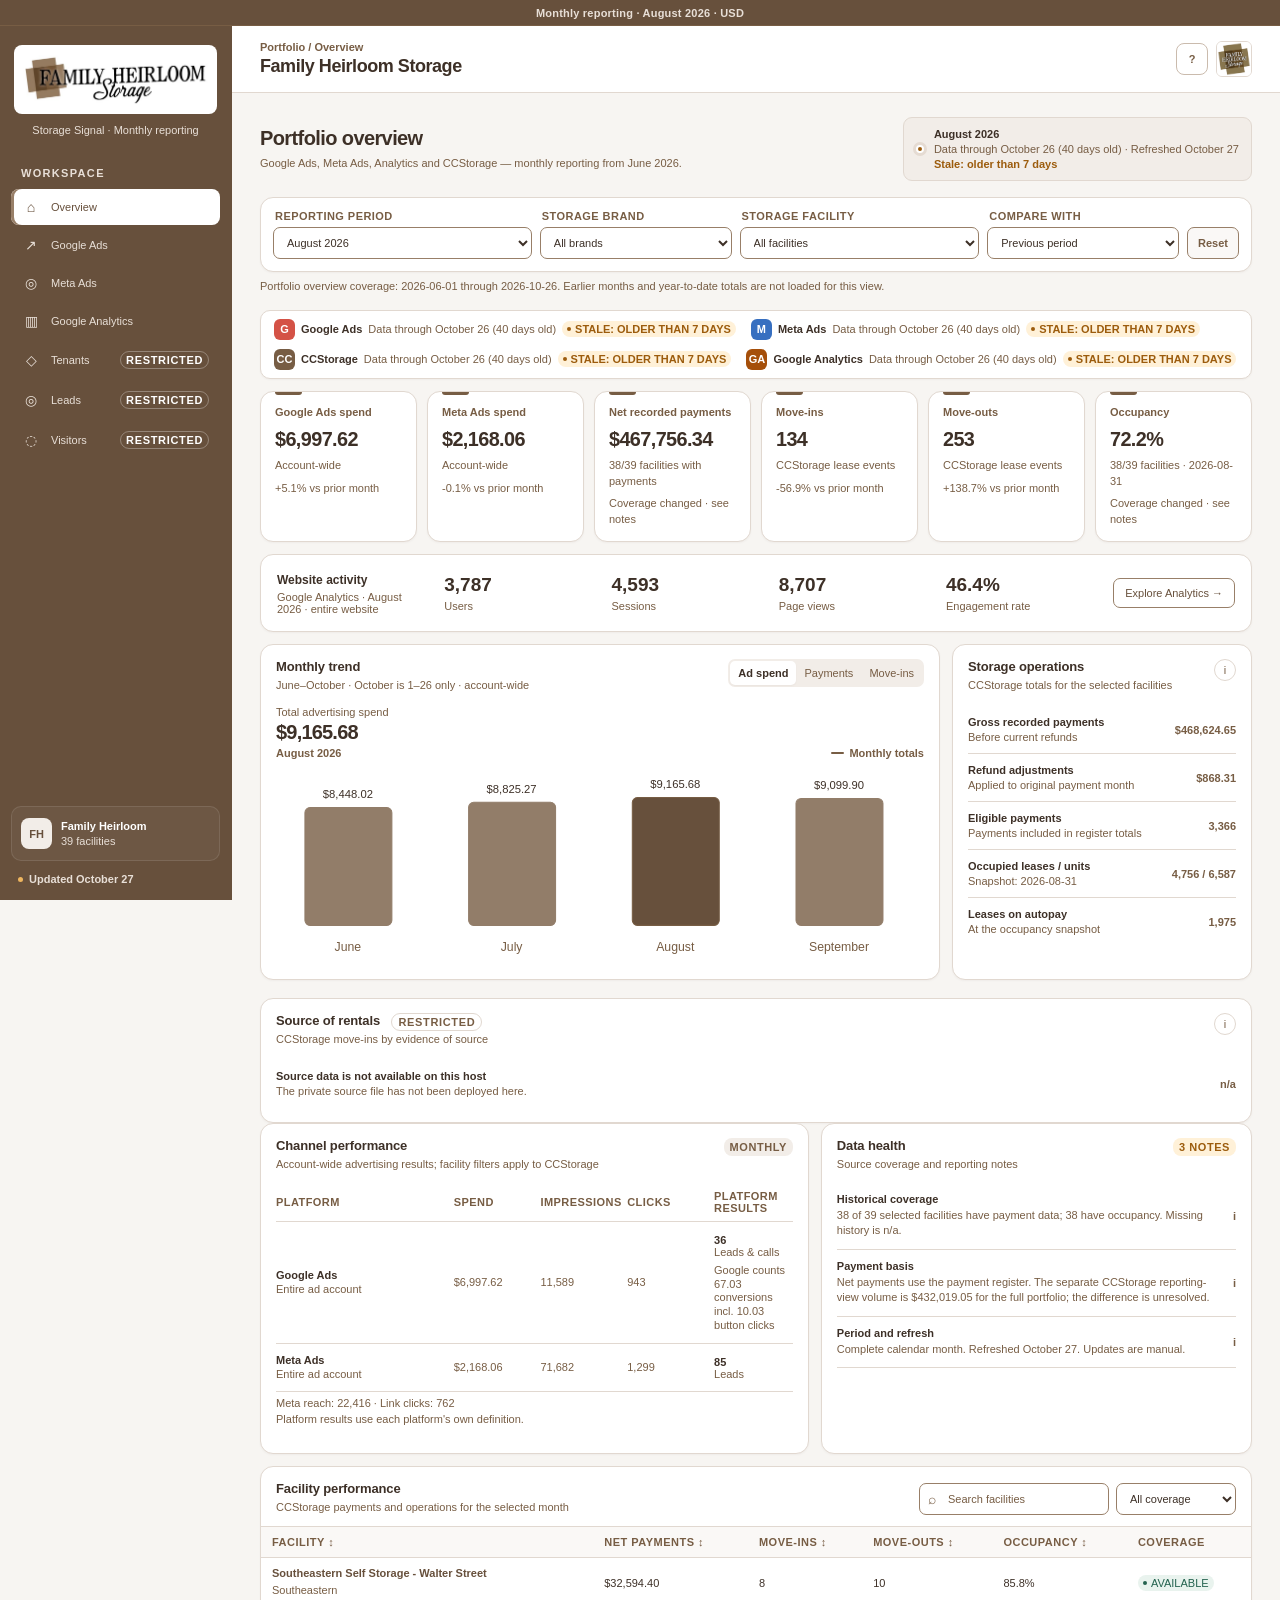
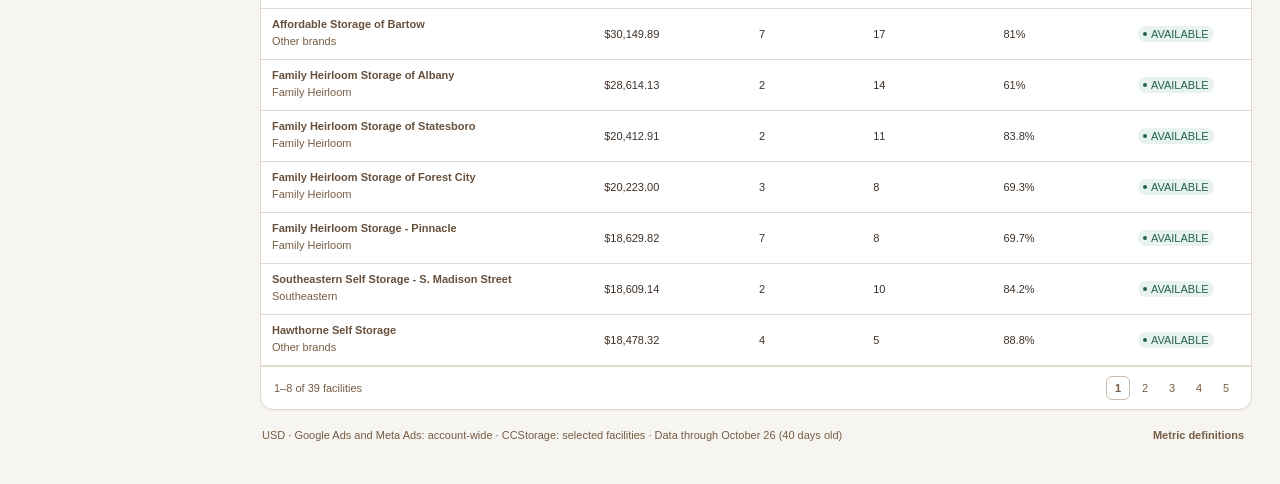
==== commit 78a27f7a: "Add private-host "Source of rentals" panel and evidence-tier rule Record the owner-approved (2026-10" ====
--- a/index.html
+++ b/index.html
@@ -64,6 +64,10 @@
               <header class="panel-header"><div><h3>Storage operations</h3><p>CCStorage totals for the selected facilities</p></div><button class="plain-icon panel-info" id="outcome-info" aria-label="Payment and occupancy definitions">i</button></header>
               <div class="confidence-list outcome-list" id="outcome-list"></div>
             </article>
+          </section>
+          <section class="panel sources-panel" id="sources-panel" aria-label="Source of rentals">
+            <header class="panel-header"><div><h3>Source of rentals <span class="sources-badge">Restricted</span></h3><p id="sources-subtitle">CCStorage move-ins by evidence of source</p></div><button class="plain-icon panel-info" id="sources-info" aria-label="Source of rentals definitions">i</button></header>
+            <div class="confidence-list outcome-list" id="sources-body"><div class="outcome-row"><div><strong>Loading source data</strong></div><div><b>…</b></div></div></div>
           </section>
           <section class="lower-grid">
             <article class="panel channel-panel"><header class="panel-header"><div><h3>Channel performance</h3><p>Account-wide advertising results; facility filters apply to CCStorage</p></div><span class="fixture-badge" id="channel-mode">Snapshot</span></header><div class="channel-list" id="channel-list"></div></article>
@@ -141,5 +145,6 @@
     <script src="meta.js"></script>
     <script src="tenants.js"></script>
     <script src="journeys.js"></script>
+    <script src="sources.js"></script>
   </body>
 </html>
--- a/styles.css
+++ b/styles.css
@@ -663,3 +663,9 @@
   .tenant-scorecard { transition: none; }
   .tenant-scorecard:hover { transform: none; }
 }
+
+.sources-panel { margin-top: 18px; }
+.sources-panel .sources-badge { margin-left: 8px; border: 1px solid var(--line); border-radius: 999px; padding: 2px 6px; color: var(--muted); font-size: 11px; font-weight: 800; letter-spacing: .06em; text-transform: uppercase; vertical-align: middle; }
+.sources-panel .sources-total { padding-top: 0; }
+.sources-panel .sources-heading { margin: 12px 0 0; }
+.sources-panel .sources-sub { padding-left: 18px; }
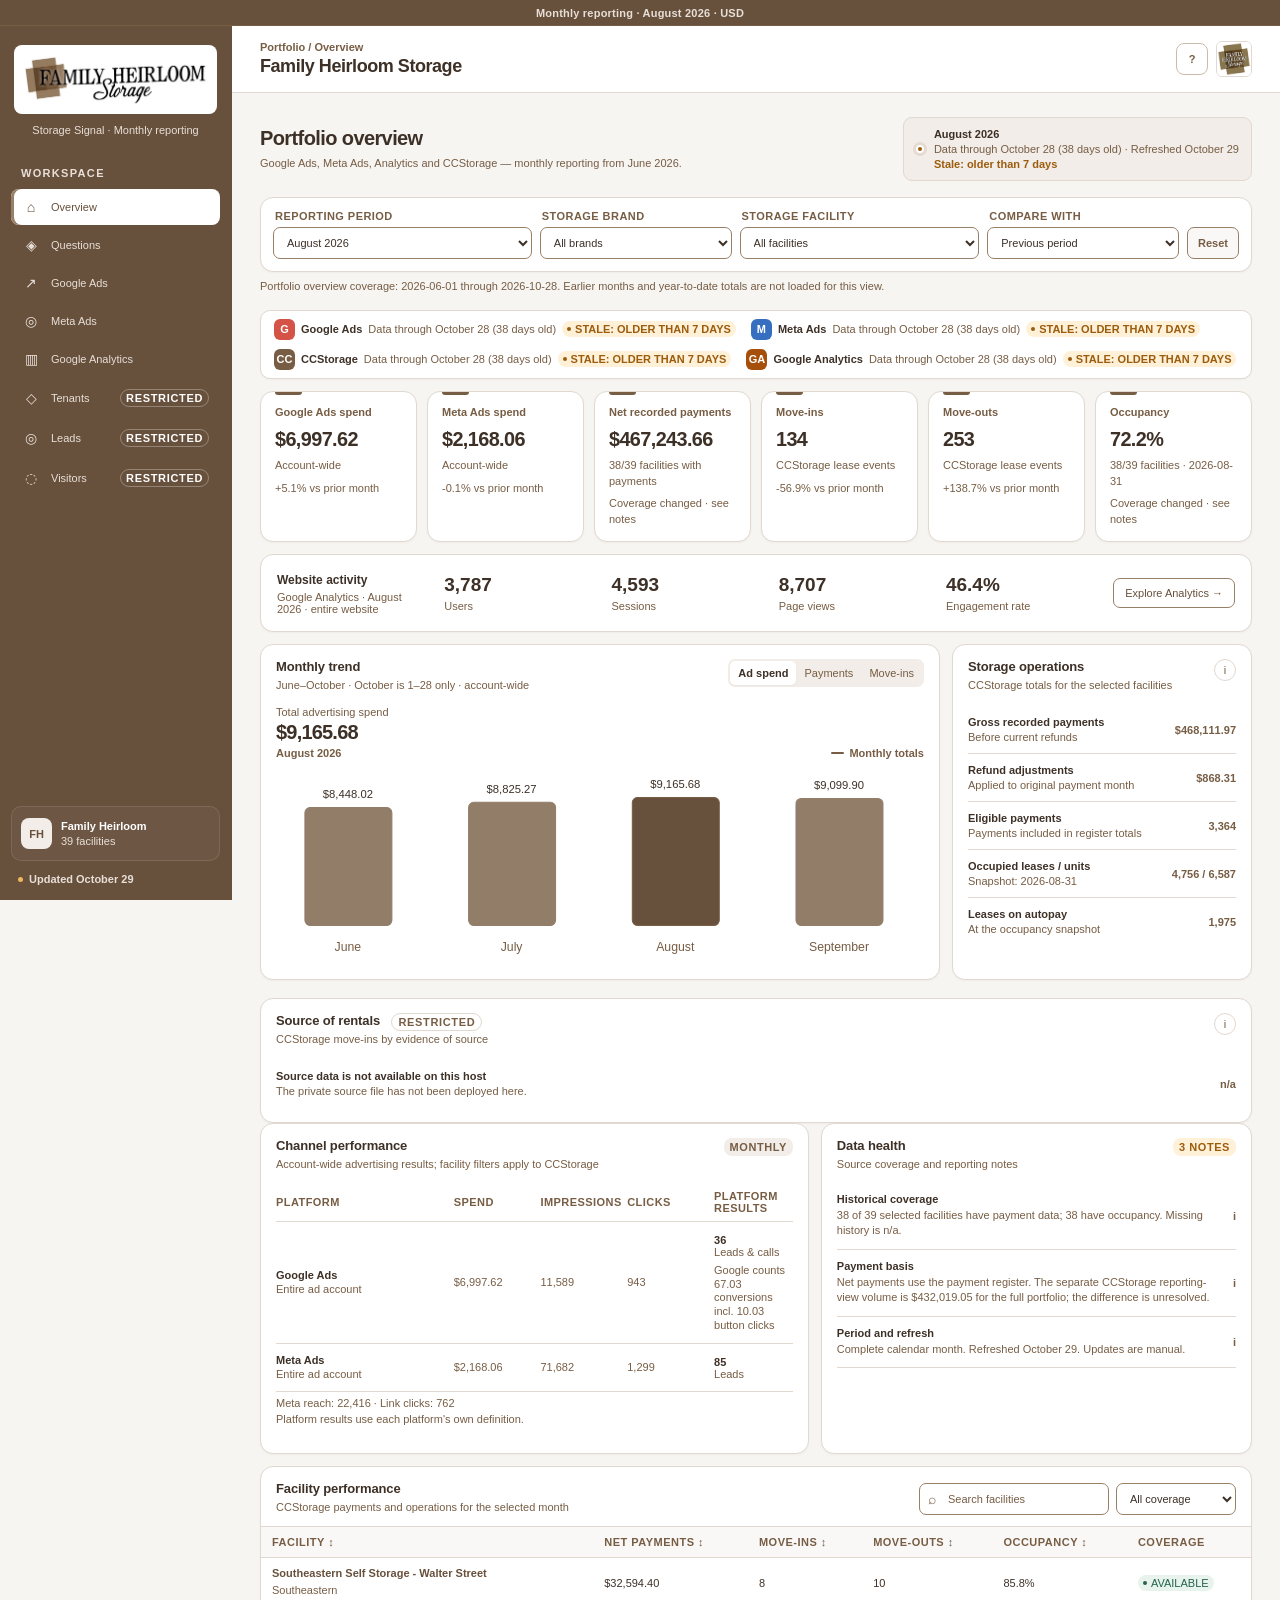
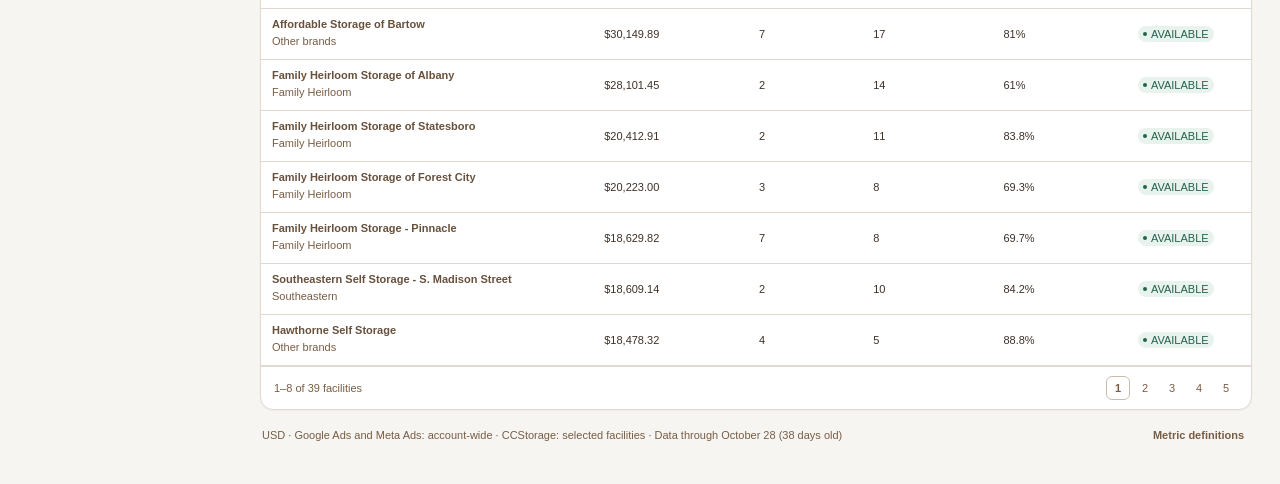
==== commit 5bcfa5ba: "Add Questions tab: 20 leadership questions answered from the snapshots CEO, CMO, finance-and-audit a" ====
--- a/index.html
+++ b/index.html
@@ -10,6 +10,7 @@
     <link rel="stylesheet" href="styles.css" />
     <link rel="stylesheet" href="meta.css" />
     <link rel="stylesheet" href="monthly-trend.css" />
+    <link rel="stylesheet" href="questions.css" />
   </head>
   <body>
     <div class="prototype-ribbon" id="mode-ribbon"><span class="ribbon-dot"></span>Loading monthly report…</div>
@@ -19,6 +20,7 @@
         <nav aria-label="Family Heirloom Storage reporting navigation">
           <p class="nav-label">Workspace</p>
           <button class="nav-item active" data-view="overview"><span class="nav-glyph">⌂</span>Overview</button>
+          <button class="nav-item" data-view="questions"><span class="nav-glyph">◈</span>Questions</button>
           <button class="nav-item" data-view="ads"><span class="nav-glyph">↗</span>Google Ads</button>
           <button class="nav-item" data-view="meta"><span class="nav-glyph">◎</span>Meta Ads</button>
           <button class="nav-item" data-view="analytics"><span class="nav-glyph">▥</span>Google Analytics</button>
@@ -79,6 +81,9 @@
             <footer class="table-footer"><span id="table-result-count">Loading facilities</span><div class="pagination" id="pagination"></div></footer>
           </section>
           </div>
+          <section id="questions-view" class="hidden" aria-label="Leadership questions">
+            <div id="questions-root"><p class="tenant-loading">Answers load when this tab is opened.</p></div>
+          </section>
           <section id="ads-view" class="hidden" aria-label="Google Ads details">
             <div class="detail-filters">
               <label>Campaign location<select id="ads-location"><option value="all">All locations</option></select></label>
@@ -146,5 +151,6 @@
     <script src="tenants.js"></script>
     <script src="journeys.js"></script>
     <script src="sources.js"></script>
+    <script src="questions.js"></script>
   </body>
 </html>
--- a/questions.css
+++ b/questions.css
@@ -0,0 +1,47 @@
+/* Questions tab: leadership questions answered from the snapshots (questions.js). */
+.q-intro { max-width: 780px; margin-top: 4px; }
+.q-summary { display: flex; flex-wrap: wrap; gap: 6px; margin: 0 0 16px; }
+.q-group { margin-top: 16px; }
+.q-group-count { flex: none; color: var(--muted); font-size: 11px; font-weight: 700; }
+.q-list { display: grid; grid-template-columns: repeat(2, minmax(0, 1fr)); gap: 12px; padding: 0 15px 15px; }
+.q-item { min-width: 0; padding: 14px 15px; border: 1px solid var(--line); border-radius: 10px; background: var(--panel-soft); }
+.q-item.is-alert { border-color: var(--red); background: var(--red-bg); }
+.q-head { display: flex; align-items: flex-start; justify-content: space-between; gap: 10px; }
+.q-head h4 { margin: 0; color: var(--ink); font-size: 13px; line-height: 1.4; }
+.q-chips { display: flex; flex: none; flex-wrap: wrap; justify-content: flex-end; gap: 4px; }
+.q-status { display: inline-flex; align-items: center; gap: 4px; padding: 3px 7px; border-radius: 9px; font-size: 11px; font-weight: 700; white-space: nowrap; }
+.q-status::before { width: 5px; height: 5px; border-radius: 50%; background: currentColor; content: ""; }
+.q-answered { background: var(--success-bg); color: var(--success); }
+.q-partial { background: var(--amber-bg); color: var(--amber); }
+.q-blocked, .q-alert { background: var(--red-bg); color: var(--red); }
+.q-private { background: var(--brand-soft); color: var(--muted); }
+.q-answer { margin: 9px 0 0; color: var(--ink); font-size: 13px; line-height: 1.55; }
+.q-facts { display: grid; grid-template-columns: repeat(auto-fit, minmax(150px, 1fr)); gap: 8px; margin: 12px 0 0; }
+.q-facts > div { min-width: 0; padding: 8px 10px; border: 1px solid var(--line); border-radius: 8px; background: var(--panel); }
+.q-facts dt { color: var(--muted); font-size: 11px; }
+.q-facts dd { margin: 3px 0 0; color: var(--ink); font-size: 15px; font-weight: 700; font-variant-numeric: tabular-nums; overflow-wrap: anywhere; }
+.q-facts dd small { display: block; margin-top: 2px; color: var(--muted); font-size: 11px; font-weight: 400; }
+.q-table-scroll { margin-top: 12px; border: 1px solid var(--line); border-radius: 8px; background: var(--panel); }
+.q-table th:first-child, .q-table td:first-child { white-space: normal; }
+.q-table th { border-top: 0; padding: 7px 10px; }
+.q-table td { padding: 7px 10px; font-variant-numeric: tabular-nums; }
+.q-table tbody tr { cursor: default; }
+.q-table tbody tr:last-child td { border-bottom: 0; }
+.q-sparks { display: grid; gap: 6px; margin-top: 12px; }
+.q-spark { display: grid; grid-template-columns: minmax(150px, 210px) minmax(0, 1fr); align-items: center; gap: 10px; padding: 6px 10px; border: 1px solid var(--line); border-radius: 8px; background: var(--panel); }
+.q-spark strong, .q-spark small { display: block; font-size: 11px; }
+.q-spark small { margin-top: 2px; color: var(--muted); }
+.q-spark svg { display: block; width: 100%; height: 36px; }
+.q-bar { fill: var(--brand-accent); }
+.q-bar-flag { fill: var(--red); }
+.q-bar-flag-bg { fill: var(--red-bg); }
+.q-bar-none { fill: var(--line-dark); }
+.q-meta { margin: 8px 0 0; color: var(--muted); font-size: 11px; line-height: 1.5; }
+.q-meta b { color: var(--ink); }
+@media (max-width: 1100px) { .q-list { grid-template-columns: minmax(0, 1fr); } }
+@media (max-width: 650px) {
+  .q-list { padding: 0 10px 12px; }
+  .q-head { flex-direction: column; }
+  .q-chips { justify-content: flex-start; }
+  .q-spark { grid-template-columns: minmax(0, 1fr); }
+}
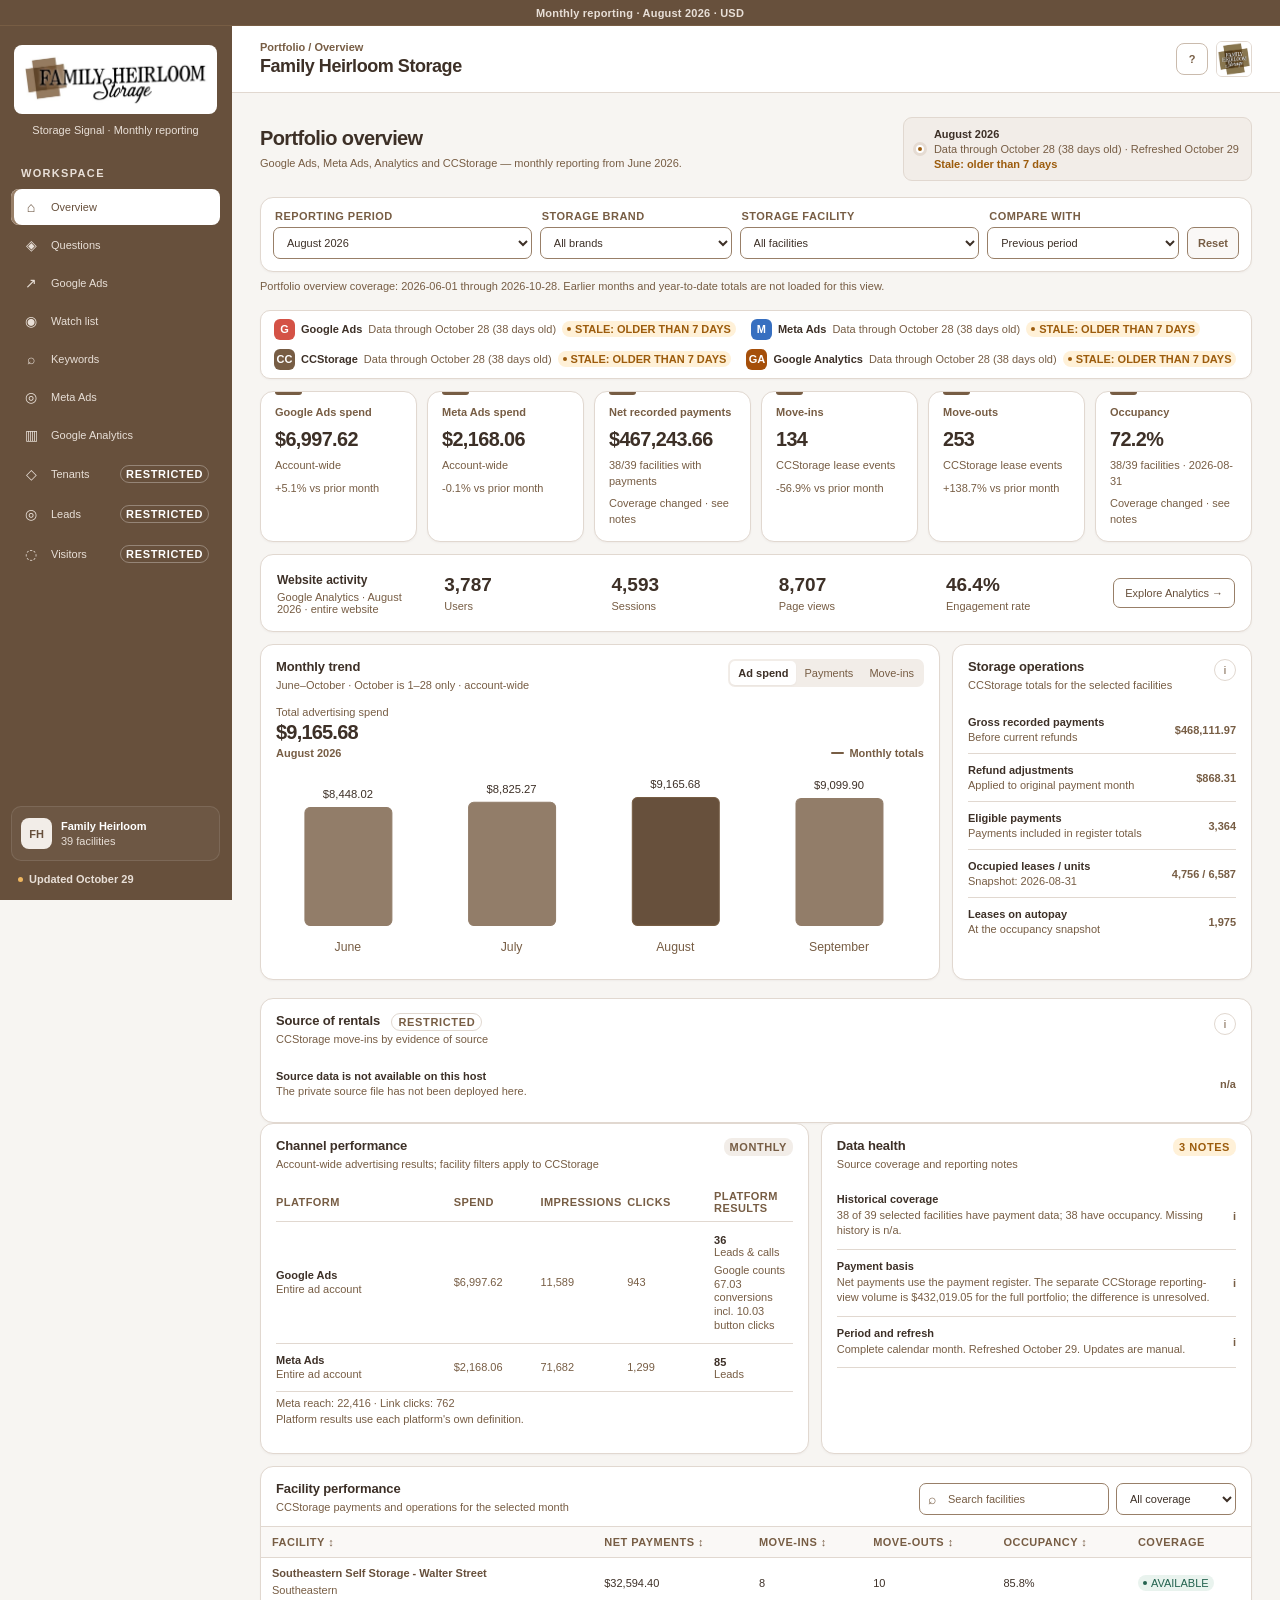
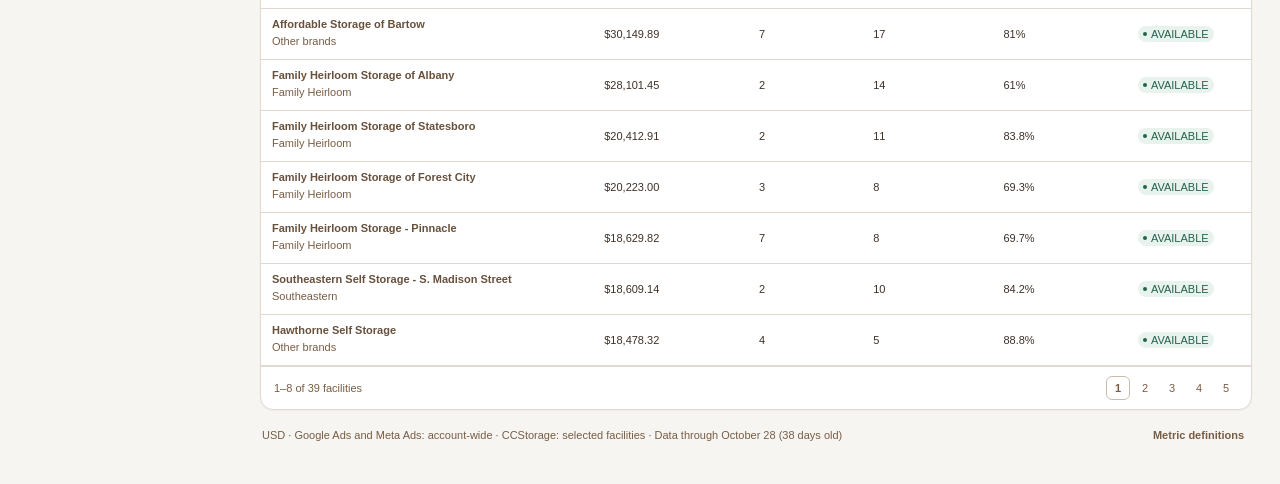
==== commit d0c61fc4: "Add private Watch list and Keywords tabs for Google Ads Two private-host-only tabs built on a new re" ====
--- a/index.html
+++ b/index.html
@@ -11,6 +11,7 @@
     <link rel="stylesheet" href="meta.css" />
     <link rel="stylesheet" href="monthly-trend.css" />
     <link rel="stylesheet" href="questions.css" />
+    <link rel="stylesheet" href="watch.css" />
   </head>
   <body>
     <div class="prototype-ribbon" id="mode-ribbon"><span class="ribbon-dot"></span>Loading monthly report…</div>
@@ -22,6 +23,8 @@
           <button class="nav-item active" data-view="overview"><span class="nav-glyph">⌂</span>Overview</button>
           <button class="nav-item" data-view="questions"><span class="nav-glyph">◈</span>Questions</button>
           <button class="nav-item" data-view="ads"><span class="nav-glyph">↗</span>Google Ads</button>
+          <button class="nav-item tenant-nav-item" data-view="watch"><span class="nav-glyph">◉</span>Watch list</button>
+          <button class="nav-item tenant-nav-item" data-view="keywords"><span class="nav-glyph">⌕</span>Keywords</button>
           <button class="nav-item" data-view="meta"><span class="nav-glyph">◎</span>Meta Ads</button>
           <button class="nav-item" data-view="analytics"><span class="nav-glyph">▥</span>Google Analytics</button>
           <button class="nav-item tenant-nav-item" data-view="tenants"><span class="nav-glyph">◇</span>Tenants <span class="nav-restricted">Restricted</span></button>
@@ -104,6 +107,12 @@
               <footer class="table-footer"><span id="ads-count"></span><div class="pagination" id="ads-pages"></div></footer>
             </article>
           </section>
+          <section id="watch-view" class="hidden" aria-label="Google Ads watch list">
+            <div id="watch-root"><p class="tenant-loading">The watch list loads when this tab is opened.</p></div>
+          </section>
+          <section id="keywords-view" class="hidden" aria-label="Google Ads keywords">
+            <div id="keywords-root"><p class="tenant-loading">Keywords load when this tab is opened.</p></div>
+          </section>
           <section id="meta-view" class="hidden" aria-label="Meta Ads details and insights"></section>
           <section id="analytics-view" class="hidden" aria-label="Google Analytics details">
             <p class="detail-scope" id="ga-scope">Loading website analytics…</p>
@@ -152,5 +161,6 @@
     <script src="journeys.js"></script>
     <script src="sources.js"></script>
     <script src="questions.js"></script>
+    <script src="watch.js"></script>
   </body>
 </html>
--- a/questions.css
+++ b/questions.css
@@ -15,6 +15,7 @@
 .q-partial { background: var(--amber-bg); color: var(--amber); }
 .q-blocked, .q-alert { background: var(--red-bg); color: var(--red); }
 .q-private { background: var(--brand-soft); color: var(--muted); }
+.q-platform { display: inline-block; margin: 10px 0 0; padding: 4px 8px; border: 1px solid var(--line); border-radius: 6px; background: var(--panel); color: var(--ink); font-size: 11px; font-weight: 700; }
 .q-answer { margin: 9px 0 0; color: var(--ink); font-size: 13px; line-height: 1.55; }
 .q-facts { display: grid; grid-template-columns: repeat(auto-fit, minmax(150px, 1fr)); gap: 8px; margin: 12px 0 0; }
 .q-facts > div { min-width: 0; padding: 8px 10px; border: 1px solid var(--line); border-radius: 8px; background: var(--panel); }
--- a/watch.css
+++ b/watch.css
@@ -0,0 +1,85 @@
+/* Watch list and Keywords tabs: Google Ads campaigns and keywords for a saved watch list (watch.js). Private host only. */
+.watch-bar { display: flex; flex-wrap: wrap; align-items: flex-end; gap: 10px; margin-bottom: 12px; padding: 14px; border: 1px solid var(--line); border-radius: var(--radius); background: var(--panel); box-shadow: var(--shadow); }
+.watch-bar label { display: flex; flex: 1 1 150px; flex-direction: column; gap: 5px; min-width: 0; max-width: 240px; color: var(--muted); font-size: 11px; font-weight: 750; }
+.watch-bar .watch-wide { flex-basis: 220px; max-width: 320px; }
+.watch-bar .watch-date { flex-basis: 140px; max-width: 170px; }
+.watch-bar .watch-search { flex-basis: 200px; max-width: 300px; }
+.watch-bar input:not([type="checkbox"]), .watch-bar select { width: 100%; min-width: 0; min-height: 44px; border: 1px solid var(--control-border); border-radius: 7px; background: white; padding: 9px 10px; color: var(--ink); font: inherit; font-size: 12px; }
+.watch-bar input:disabled { background: var(--panel-soft); color: var(--faint); }
+.watch-bar .watch-check { flex: 0 1 auto; flex-direction: row; align-items: center; gap: 8px; min-height: 44px; max-width: none; color: var(--ink); font-weight: 650; cursor: pointer; }
+.watch-check input { width: 18px; height: 18px; margin: 0; accent-color: var(--brand-primary); }
+.watch-bar .tenant-cutoff { align-self: center; margin-left: auto; }
+.watch-actions { display: flex; flex-wrap: wrap; gap: 6px; }
+.watch-button, .watch-primary, .watch-danger { min-height: 44px; border: 1px solid var(--control-border); border-radius: 7px; background: white; padding: 8px 12px; color: var(--brand-primary); cursor: pointer; font: inherit; font-size: 12px; font-weight: 700; white-space: nowrap; }
+.watch-button:hover:not(:disabled) { border-color: var(--brand-primary); background: var(--brand-soft); }
+.watch-button:disabled, .watch-primary:disabled, .watch-danger:disabled { opacity: .45; cursor: default; }
+.watch-primary { border-color: var(--brand-primary); background: var(--brand-primary); color: white; }
+.watch-primary:hover:not(:disabled) { background: var(--brand-secondary); }
+.watch-danger { border-color: var(--red); background: var(--red); color: white; }
+.watch-note { display: inline-block; margin: 0 0 12px; padding: 5px 10px; border: 1px solid var(--amber); border-radius: 999px; background: var(--amber-bg); color: var(--amber); font-size: 11px; font-weight: 750; }
+.watch-note.is-error, .watch-message.is-error { border-color: var(--red); background: var(--red-bg); color: var(--red); }
+.watch-message { margin: 0 0 12px; padding: 9px 12px; border: 1px solid var(--success); border-radius: 9px; background: var(--success-bg); color: var(--success); font-size: 12px; font-weight: 650; }
+.watch-confirm { display: flex; flex-wrap: wrap; align-items: center; gap: 10px; margin: 0 0 12px; padding: 12px 14px; border: 1px solid var(--red); border-radius: 10px; background: var(--red-bg); color: var(--ink); font-size: 12px; }
+.watch-confirm p { flex: 1 1 260px; margin: 0; line-height: 1.5; }
+.watch-about { margin-top: 0; }
+.watch-about b { color: var(--ink); }
+.kpi-grid.watch-kpis { grid-template-columns: repeat(4, minmax(0, 1fr)); }
+.watch-kpis .report-comparison .delta { padding: 2px 5px; }
+.watch-panel { margin-bottom: 14px; overflow: hidden; }
+.watch-foot { margin: 10px 15px 12px; }
+.watch-table { min-width: 1060px; }
+.watch-keywords { min-width: 1400px; }
+.watch-table th, .watch-table td { padding: 9px 8px; }
+.watch-table th:first-child, .watch-table td:first-child { padding-left: 14px; }
+.watch-table th { vertical-align: bottom; white-space: normal; }
+.watch-table th button { min-width: 48px; max-width: 120px; white-space: normal; }
+.watch-table tbody tr.watch-flag { background: var(--amber-bg); }
+.watch-table tbody tr.watch-flag td:first-child { box-shadow: inset 3px 0 0 var(--amber); }
+.watch-table tfoot td { border-top: 2px solid var(--line-dark); border-bottom: 0; background: var(--panel-soft); font-weight: 750; }
+.watch-name-cell, .watch-keyword-cell { min-width: 170px; max-width: 260px; white-space: normal !important; }
+.watch-text-cell { max-width: 220px; overflow: hidden; text-overflow: ellipsis; }
+.watch-campaign { padding: 0; border: 0; background: transparent; color: var(--brand-primary); cursor: pointer; font: inherit; font-weight: 750; text-align: left; text-decoration: underline; text-decoration-color: var(--brand-accent); text-underline-offset: 3px; }
+.watch-campaign:hover { color: var(--ink); text-decoration-color: currentColor; }
+.watch-table td small.watch-reasons { color: var(--amber); font-weight: 650; }
+.watch-keyword { color: var(--ink); font-weight: 650; overflow-wrap: anywhere; }
+.watch-badge { display: inline-block; margin-left: 4px; padding: 1px 6px; border-radius: 9px; background: var(--purple-bg); color: var(--purple); font-size: 11px; font-weight: 750; white-space: nowrap; }
+.watch-low { display: inline-block; min-width: 22px; padding: 1px 6px; border-radius: 6px; background: var(--red-bg); color: var(--red); font-weight: 800; text-align: center; }
+.watch-below { color: var(--red); font-weight: 650; }
+.watch-spark-cell { width: 104px; }
+.watch-spark { display: block; width: 96px; height: 24px; }
+.watch-spark rect { fill: var(--brand-accent); }
+.watch-spark rect.is-zero { fill: var(--line-dark); }
+.watch-summary { margin: 0 0 12px; color: var(--muted); font-size: 12px; line-height: 1.6; }
+.watch-summary strong { color: var(--ink); }
+
+.tenant-dialog.watch-dialog { width: min(720px, calc(100vw - 32px)); height: min(88vh, 820px); }
+.watch-editor .tenant-dialog-body { display: flex; flex-direction: column; }
+.watch-field { display: flex; flex-direction: column; gap: 5px; margin: 0 0 14px; color: var(--muted); font-size: 11px; font-weight: 750; }
+.watch-field input, .watch-field textarea { width: 100%; min-height: 44px; border: 1px solid var(--control-border); border-radius: 7px; background: white; padding: 9px 10px; color: var(--ink); font: inherit; font-size: 13px; font-weight: 400; resize: vertical; }
+.watch-picker { min-width: 0; margin: 0; padding: 0; border: 0; }
+.watch-picker legend { margin-bottom: 8px; padding: 0; color: var(--ink); font-size: 12px; font-weight: 800; }
+.watch-options { border: 1px solid var(--line); border-radius: 9px; overflow: hidden; }
+.watch-group-title { margin: 0; padding: 8px 12px; border-bottom: 1px solid var(--line); background: var(--panel-soft); color: var(--muted); font-size: 11px; font-weight: 800; letter-spacing: .045em; text-transform: uppercase; }
+.watch-option { display: grid; grid-template-columns: 18px minmax(0, 1fr) auto; align-items: center; gap: 10px; min-height: 44px; padding: 6px 12px; border-bottom: 1px solid var(--line); color: var(--ink); cursor: pointer; font-size: 12px; }
+.watch-option:hover { background: var(--panel-soft); }
+.watch-option input { width: 18px; height: 18px; margin: 0; accent-color: var(--brand-primary); }
+.watch-option span { overflow-wrap: anywhere; }
+.watch-option small { color: var(--muted); font-size: 11px; white-space: nowrap; }
+.watch-option[hidden], .watch-group[hidden], .watch-form-error[hidden] { display: none; }
+.watch-form-error { margin: 0 0 14px; padding: 10px 12px; border: 1px solid var(--red); border-radius: 8px; background: var(--red-bg); color: var(--red); font-size: 12px; font-weight: 650; line-height: 1.5; }
+.watch-editor-foot { display: flex; flex: 0 0 auto; justify-content: flex-end; gap: 8px; padding: 12px 20px; border-top: 1px solid var(--line); }
+
+@media (max-width: 1000px) {
+  .kpi-grid.watch-kpis { grid-template-columns: repeat(2, minmax(0, 1fr)); }
+}
+@media (max-width: 650px) {
+  .watch-bar label, .watch-bar .watch-wide, .watch-bar .watch-search { flex-basis: 100%; max-width: none; }
+  .watch-bar .watch-date { flex: 1 1 130px; max-width: none; }
+  .watch-bar .tenant-cutoff { margin-left: 0; }
+  .watch-actions { width: 100%; }
+  .watch-actions .watch-button { flex: 1 1 0; }
+  .watch-bar input:not([type="checkbox"]), .watch-bar select, .watch-field input, .watch-field textarea { font-size: 16px; }
+  .watch-option { grid-template-columns: 18px minmax(0, 1fr); }
+  .watch-option small { grid-column: 2; white-space: normal; }
+  .watch-editor-foot { padding: 12px 14px; }
+}
